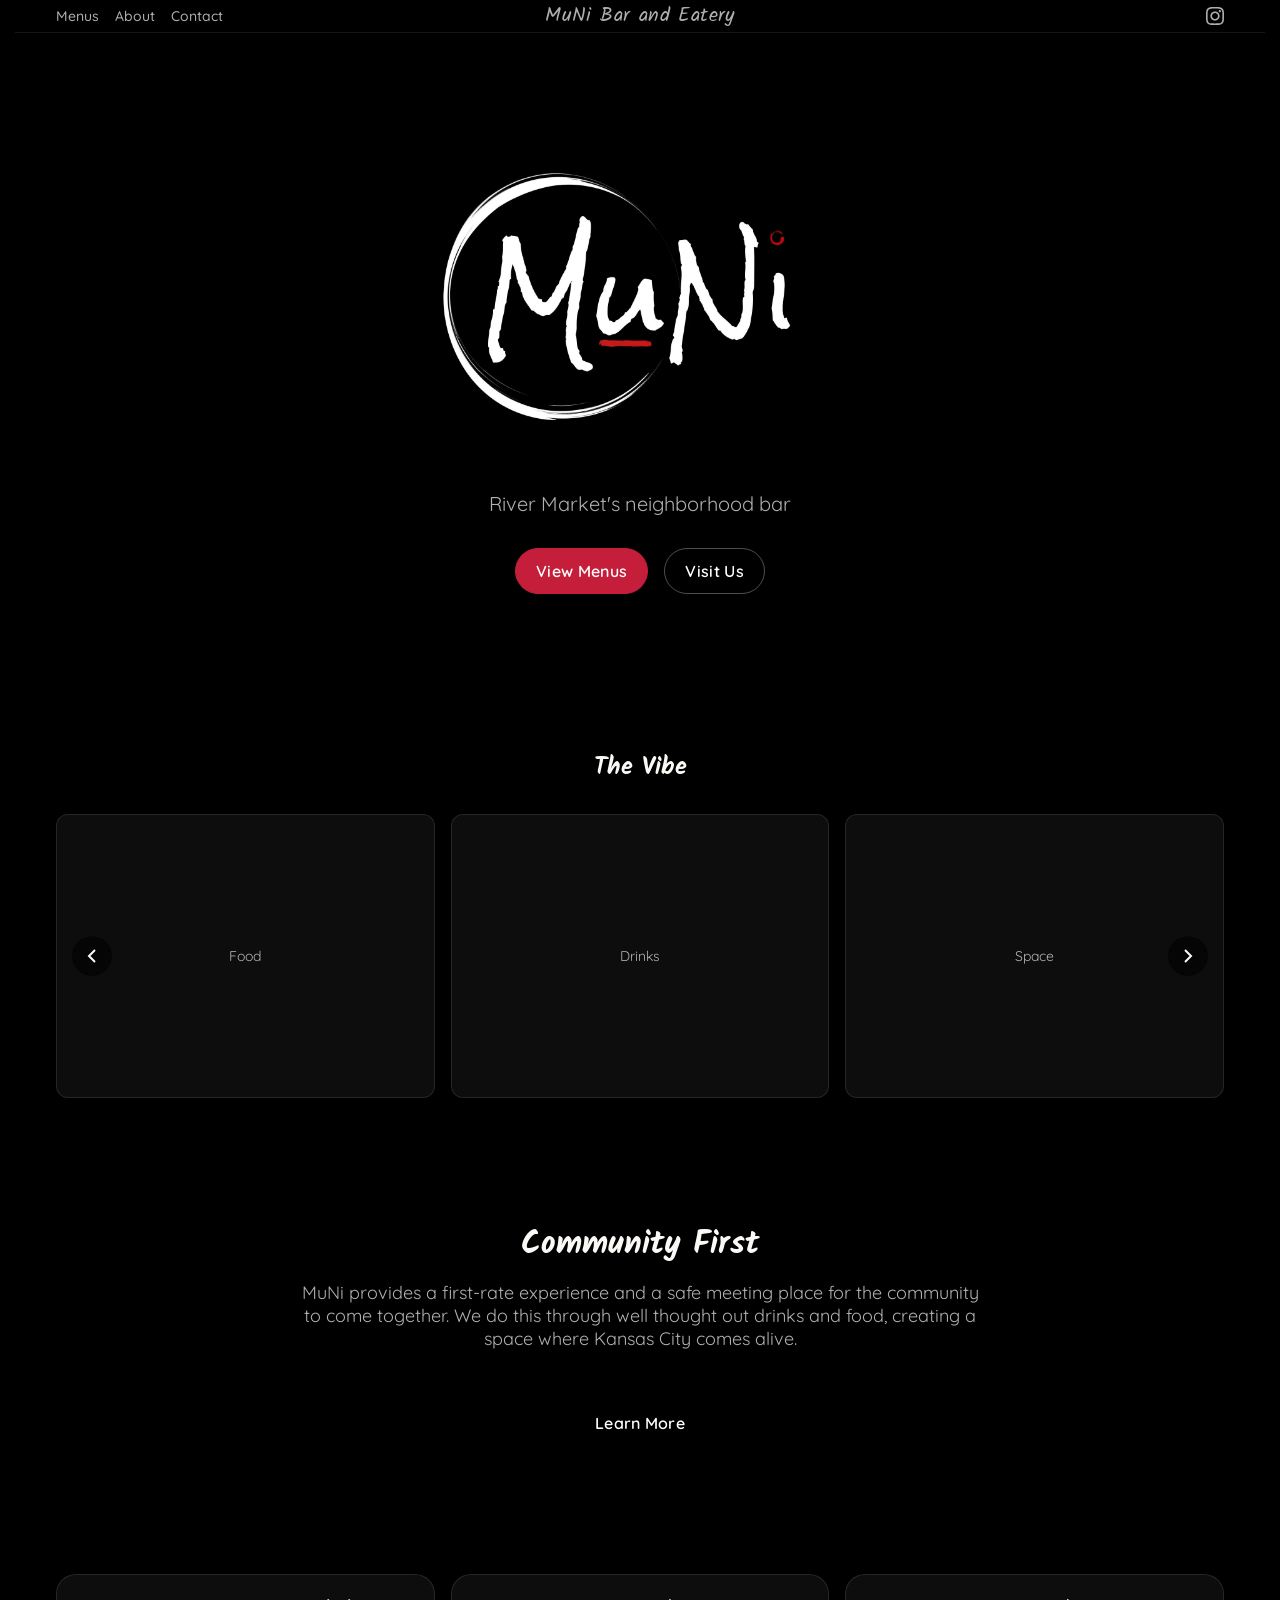
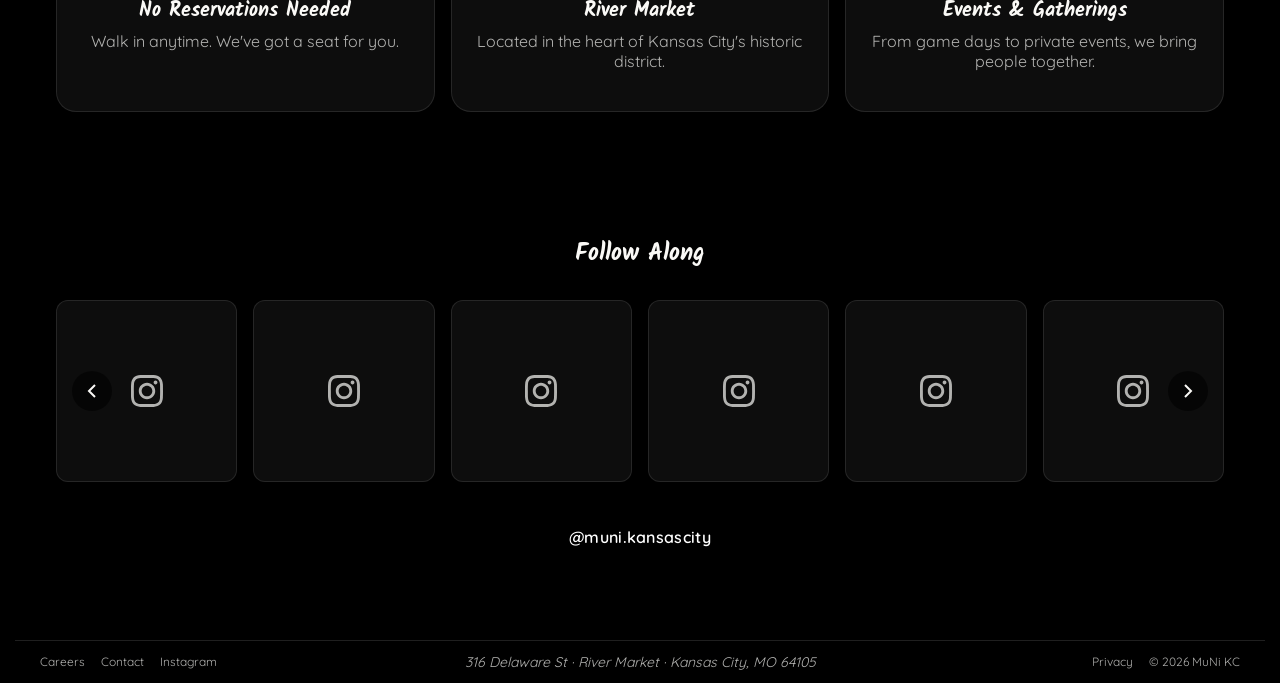
==== index.html @ b44b51f7 "Fix iOS Safari safe areas - add apple-mobile-web-app meta tags - Set background on html element to #" ====
<!--
================================================================================
  MuNi KC - Home Page (index.html)
================================================================================

  @description  Landing page for MuNi KC, a neighborhood bar and restaurant
                located in River Market, Kansas City. This page serves as the
                primary entry point for visitors, showcasing the brand identity,
                mission preview, key features, and social presence.

  @url          https://munikc.com/

  @sections     1. Hero Section - Brand intro with primary CTAs
                2. About Preview - Mission statement teaser
                3. Quick Info Grid - Three-card feature highlights
                4. Social Preview - Instagram feed integration placeholder

  @dependencies
    - /style.css           Main stylesheet with design tokens and utilities
    - /js/page-transition.js   Page transition animations
    - /js/utils.js         Shared utility functions
    - /js/header.js        Dynamic header/navigation injection
    - /js/footer.js        Dynamic footer injection

  @fonts        Nunito Sans (Google Fonts, weights 200-1000)

  @accessibility
    - Skip link to main content
    - Semantic HTML5 structure
    - ARIA roles on header, main, footer
    - External links have rel="noopener"

  @author       mediaBrilliance digitalxtudio
  @project      MuNi KC Website
  @version      1.0.0
================================================================================
-->
<!doctype html>
<html lang="en">
  <head>
    <meta charset="utf-8" />
    <meta name="viewport" content="width=device-width, initial-scale=1" />

    <title>MuNi KC | River Market Bar & Restaurant</title>
    <meta name="description" content="A first-rate experience and safe meeting place for the community. Well thought out drinks, food, and Kansas City camaraderie." />
    <link rel="canonical" href="https://munikc.com/" />

    <meta property="og:title" content="MuNi KC" />
    <meta property="og:description" content="River Market's neighborhood bar. Great drinks, great food, great community." />
    <meta property="og:type" content="website" />
    <meta property="og:url" content="https://munikc.com/" />
    <meta property="og:image" content="./og.png" />

    <meta name="twitter:card" content="summary_large_image" />
    <meta name="twitter:title" content="MuNi KC" />
    <meta name="twitter:description" content="River Market's neighborhood bar. Great drinks, great food, great community." />
    <meta name="twitter:image" content="./og.png" />

    <link rel="icon" type="image/png" sizes="32x32" href="./favicon-32x32.png" />
    <link rel="icon" type="image/png" sizes="16x16" href="./favicon-16x16.png" />
    <link rel="apple-touch-icon" sizes="180x180" href="./apple-touch-icon.png" />
    <link rel="manifest" href="./site.webmanifest" />
    <meta name="theme-color" content="#000000" />
    <meta name="apple-mobile-web-app-capable" content="yes" />
    <meta name="apple-mobile-web-app-status-bar-style" content="black" />

    <link rel="preconnect" href="https://fonts.googleapis.com" />
    <link rel="preconnect" href="https://fonts.gstatic.com" crossorigin />
    <link href="https://fonts.googleapis.com/css2?family=Quicksand:wght@300..700&family=Kalam:wght@400;700&display=swap" rel="stylesheet" />

    <link rel="stylesheet" href="./style.css" />
    <script>document.documentElement.classList.add('is-entering');</script>

    <script type="application/ld+json">
    {
      "@context": "https://schema.org",
      "@type": "BarOrPub",
      "name": "MuNi KC",
      "description": "Mexican-Thai fusion bar and restaurant in River Market. A first-rate experience and safe meeting place for the community.",
      "url": "https://munikc.com",
      "telephone": "",
      "email": "Munihospitality@gmail.com",
      "address": {
        "@type": "PostalAddress",
        "streetAddress": "316 Delaware St",
        "addressLocality": "Kansas City",
        "addressRegion": "MO",
        "postalCode": "64105",
        "addressCountry": "US"
      },
      "geo": {
        "@type": "GeoCoordinates",
        "latitude": 39.1114,
        "longitude": -94.5863
      },
      "image": "https://munikc.com/og.png",
      "servesCuisine": ["Mexican", "Thai", "American", "Fusion"],
      "priceRange": "$$",
      "openingHoursSpecification": [
        { "@type": "OpeningHoursSpecification", "dayOfWeek": "Tuesday", "opens": "16:00", "closes": "01:30" },
        { "@type": "OpeningHoursSpecification", "dayOfWeek": "Wednesday", "opens": "16:00", "closes": "01:30" },
        { "@type": "OpeningHoursSpecification", "dayOfWeek": "Thursday", "opens": "16:00", "closes": "01:30" },
        { "@type": "OpeningHoursSpecification", "dayOfWeek": "Friday", "opens": "16:00", "closes": "01:30" },
        { "@type": "OpeningHoursSpecification", "dayOfWeek": "Saturday", "opens": "10:00", "closes": "01:30" },
        { "@type": "OpeningHoursSpecification", "dayOfWeek": "Sunday", "opens": "10:00", "closes": "01:30" }
      ],
      "sameAs": [
        "https://instagram.com/muni.kansascity",
        "https://www.yelp.com/biz/muni-kansas-city"
      ],
      "hasMenu": "https://munikc.com/menus"
    }
    </script>
  </head>

  <body>
    <div id="page-transition" aria-hidden="true"></div>
    <a class="skip-link" href="#main_container">skip to main content</a>

    <header id="site-header" class="site-header" role="banner"></header>

    <div class="mobile-menu" aria-label="mobile navigation"></div>

    <main id="main_container" role="main">

      <!-- ================================================================
           HERO SECTION
           Primary above-the-fold content featuring:
           - Brand name (h1) as the main page heading
           - Tagline establishing location identity
           - Two primary CTAs: View Menus (primary) and Visit Us (secondary)
           Uses section-lg for extra vertical padding emphasis
           ================================================================ -->
      <section class="hero section-lg">
        <div class="container text-center">
          <h1 class="hero-logo">
            <img src="./images/munikc.webp" alt="MuNi KC" class="hero-logo-img">
          </h1>
          <p class="text-xl text-muted mb-lg">River Market's neighborhood bar</p>
          <div class="flex flex-center gap-md flex-wrap">
            <a href="./menus.html" class="button button-primary">View Menus</a>
            <a href="./contact.html" class="button button-secondary">Visit Us</a>
          </div>
        </div>
      </section>

      <!-- ================================================================
           GALLERY CAROUSEL SECTION
           Photo/video carousel showcasing the space, food, drinks, and vibe.
           Placeholder images until actual content is provided.
           ================================================================ -->
      <section class="section gallery-section">
        <div class="container">
          <h2 class="text-2xl text-center mb-lg">The Vibe</h2>
          <div class="gallery-carousel">
            <div class="carousel-track">
              <div class="carousel-slide">
                <div class="carousel-placeholder">
                  <span>Food</span>
                </div>
              </div>
              <div class="carousel-slide">
                <div class="carousel-placeholder">
                  <span>Drinks</span>
                </div>
              </div>
              <div class="carousel-slide">
                <div class="carousel-placeholder">
                  <span>Space</span>
                </div>
              </div>
              <div class="carousel-slide">
                <div class="carousel-placeholder">
                  <span>Atmosphere</span>
                </div>
              </div>
              <div class="carousel-slide">
                <div class="carousel-placeholder">
                  <span>Community</span>
                </div>
              </div>
            </div>
            <button class="carousel-btn carousel-btn-prev" aria-label="Previous slide">
              <svg width="24" height="24" viewBox="0 0 24 24" fill="none" stroke="currentColor" stroke-width="2">
                <path d="M15 18l-6-6 6-6"/>
              </svg>
            </button>
            <button class="carousel-btn carousel-btn-next" aria-label="Next slide">
              <svg width="24" height="24" viewBox="0 0 24 24" fill="none" stroke="currentColor" stroke-width="2">
                <path d="M9 18l6-6-6-6"/>
              </svg>
            </button>
          </div>
        </div>
      </section>

      <!-- ================================================================
           ABOUT PREVIEW SECTION
           Brief mission statement teaser to establish brand values.
           Links to full About page for users wanting more context.
           Uses container-sm for comfortable reading width.
           ================================================================ -->
      <section class="section">
        <div class="container container-sm text-center">
          <h2 class="text-3xl mb-md">Community First</h2>
          <p class="text-lg text-muted">
            MuNi provides a first-rate experience and a safe meeting place for the community to come together.
            We do this through well thought out drinks and food, creating a space where Kansas City comes alive.
          </p>
          <a href="./about.html" class="button button-ghost mt-lg">Learn More</a>
        </div>
      </section>

      <!-- ================================================================
           QUICK INFO GRID
           Three-card grid highlighting key selling points:
           1. No Reservations - Emphasizes casual, welcoming atmosphere
           2. River Market - Establishes prime location in KC
           3. Events & Gatherings - Highlights community/event capabilities
           Uses grid-auto-fit for responsive column behavior
           ================================================================ -->
      <section class="section">
        <div class="container">
          <div class="grid grid-3 grid-auto-fit">
            <!-- Card: Walk-in Policy -->
            <div class="card text-center">
              <h3 class="text-xl mb-sm">No Reservations Needed</h3>
              <p class="text-muted">Walk in anytime. We've got a seat for you.</p>
            </div>
            <!-- Card: Location Highlight -->
            <div class="card text-center">
              <h3 class="text-xl mb-sm">River Market</h3>
              <p class="text-muted">Located in the heart of Kansas City's historic district.</p>
            </div>
            <!-- Card: Events Feature -->
            <div class="card text-center">
              <h3 class="text-xl mb-sm">Events & Gatherings</h3>
              <p class="text-muted">From game days to private events, we bring people together.</p>
            </div>
          </div>
        </div>
      </section>

      <!-- ================================================================
           SOCIAL / INSTAGRAM PREVIEW SECTION
           Placeholder for Instagram feed integration.
           TODO: Integrate Instagram API or embed widget
           Provides direct link to Instagram profile as fallback
           id="social" allows direct linking from other pages
           ================================================================ -->
      <section class="section" id="social">
        <div class="container">
          <h2 class="text-2xl text-center mb-lg">Follow Along</h2>
          <div class="instagram-carousel">
            <div class="carousel-track" data-carousel="instagram">
              <a href="https://instagram.com/muni.kansascity" target="_blank" rel="noopener" class="carousel-slide instagram-slide">
                <div class="instagram-placeholder">
                  <svg width="32" height="32" viewBox="0 0 24 24" fill="currentColor">
                    <path d="M12 2.163c3.204 0 3.584.012 4.85.07 3.252.148 4.771 1.691 4.919 4.919.058 1.265.069 1.645.069 4.849 0 3.205-.012 3.584-.069 4.849-.149 3.225-1.664 4.771-4.919 4.919-1.266.058-1.644.07-4.85.07-3.204 0-3.584-.012-4.849-.07-3.26-.149-4.771-1.699-4.919-4.92-.058-1.265-.07-1.644-.07-4.849 0-3.204.013-3.583.07-4.849.149-3.227 1.664-4.771 4.919-4.919 1.266-.057 1.645-.069 4.849-.069zm0-2.163c-3.259 0-3.667.014-4.947.072-4.358.2-6.78 2.618-6.98 6.98-.059 1.281-.073 1.689-.073 4.948 0 3.259.014 3.668.072 4.948.2 4.358 2.618 6.78 6.98 6.98 1.281.058 1.689.072 4.948.072 3.259 0 3.668-.014 4.948-.072 4.354-.2 6.782-2.618 6.979-6.98.059-1.28.073-1.689.073-4.948 0-3.259-.014-3.667-.072-4.947-.196-4.354-2.617-6.78-6.979-6.98-1.281-.059-1.69-.073-4.949-.073zm0 5.838c-3.403 0-6.162 2.759-6.162 6.162s2.759 6.163 6.162 6.163 6.162-2.759 6.162-6.163c0-3.403-2.759-6.162-6.162-6.162zm0 10.162c-2.209 0-4-1.79-4-4 0-2.209 1.791-4 4-4s4 1.791 4 4c0 2.21-1.791 4-4 4zm6.406-11.845c-.796 0-1.441.645-1.441 1.44s.645 1.44 1.441 1.44c.795 0 1.439-.645 1.439-1.44s-.644-1.44-1.439-1.44z"/>
                  </svg>
                </div>
              </a>
              <a href="https://instagram.com/muni.kansascity" target="_blank" rel="noopener" class="carousel-slide instagram-slide">
                <div class="instagram-placeholder">
                  <svg width="32" height="32" viewBox="0 0 24 24" fill="currentColor">
                    <path d="M12 2.163c3.204 0 3.584.012 4.85.07 3.252.148 4.771 1.691 4.919 4.919.058 1.265.069 1.645.069 4.849 0 3.205-.012 3.584-.069 4.849-.149 3.225-1.664 4.771-4.919 4.919-1.266.058-1.644.07-4.85.07-3.204 0-3.584-.012-4.849-.07-3.26-.149-4.771-1.699-4.919-4.92-.058-1.265-.07-1.644-.07-4.849 0-3.204.013-3.583.07-4.849.149-3.227 1.664-4.771 4.919-4.919 1.266-.057 1.645-.069 4.849-.069zm0-2.163c-3.259 0-3.667.014-4.947.072-4.358.2-6.78 2.618-6.98 6.98-.059 1.281-.073 1.689-.073 4.948 0 3.259.014 3.668.072 4.948.2 4.358 2.618 6.78 6.98 6.98 1.281.058 1.689.072 4.948.072 3.259 0 3.668-.014 4.948-.072 4.354-.2 6.782-2.618 6.979-6.98.059-1.28.073-1.689.073-4.948 0-3.259-.014-3.667-.072-4.947-.196-4.354-2.617-6.78-6.979-6.98-1.281-.059-1.69-.073-4.949-.073zm0 5.838c-3.403 0-6.162 2.759-6.162 6.162s2.759 6.163 6.162 6.163 6.162-2.759 6.162-6.163c0-3.403-2.759-6.162-6.162-6.162zm0 10.162c-2.209 0-4-1.79-4-4 0-2.209 1.791-4 4-4s4 1.791 4 4c0 2.21-1.791 4-4 4zm6.406-11.845c-.796 0-1.441.645-1.441 1.44s.645 1.44 1.441 1.44c.795 0 1.439-.645 1.439-1.44s-.644-1.44-1.439-1.44z"/>
                  </svg>
                </div>
              </a>
              <a href="https://instagram.com/muni.kansascity" target="_blank" rel="noopener" class="carousel-slide instagram-slide">
                <div class="instagram-placeholder">
                  <svg width="32" height="32" viewBox="0 0 24 24" fill="currentColor">
                    <path d="M12 2.163c3.204 0 3.584.012 4.85.07 3.252.148 4.771 1.691 4.919 4.919.058 1.265.069 1.645.069 4.849 0 3.205-.012 3.584-.069 4.849-.149 3.225-1.664 4.771-4.919 4.919-1.266.058-1.644.07-4.85.07-3.204 0-3.584-.012-4.849-.07-3.26-.149-4.771-1.699-4.919-4.92-.058-1.265-.07-1.644-.07-4.849 0-3.204.013-3.583.07-4.849.149-3.227 1.664-4.771 4.919-4.919 1.266-.057 1.645-.069 4.849-.069zm0-2.163c-3.259 0-3.667.014-4.947.072-4.358.2-6.78 2.618-6.98 6.98-.059 1.281-.073 1.689-.073 4.948 0 3.259.014 3.668.072 4.948.2 4.358 2.618 6.78 6.98 6.98 1.281.058 1.689.072 4.948.072 3.259 0 3.668-.014 4.948-.072 4.354-.2 6.782-2.618 6.979-6.98.059-1.28.073-1.689.073-4.948 0-3.259-.014-3.667-.072-4.947-.196-4.354-2.617-6.78-6.979-6.98-1.281-.059-1.69-.073-4.949-.073zm0 5.838c-3.403 0-6.162 2.759-6.162 6.162s2.759 6.163 6.162 6.163 6.162-2.759 6.162-6.163c0-3.403-2.759-6.162-6.162-6.162zm0 10.162c-2.209 0-4-1.79-4-4 0-2.209 1.791-4 4-4s4 1.791 4 4c0 2.21-1.791 4-4 4zm6.406-11.845c-.796 0-1.441.645-1.441 1.44s.645 1.44 1.441 1.44c.795 0 1.439-.645 1.439-1.44s-.644-1.44-1.439-1.44z"/>
                  </svg>
                </div>
              </a>
              <a href="https://instagram.com/muni.kansascity" target="_blank" rel="noopener" class="carousel-slide instagram-slide">
                <div class="instagram-placeholder">
                  <svg width="32" height="32" viewBox="0 0 24 24" fill="currentColor">
                    <path d="M12 2.163c3.204 0 3.584.012 4.85.07 3.252.148 4.771 1.691 4.919 4.919.058 1.265.069 1.645.069 4.849 0 3.205-.012 3.584-.069 4.849-.149 3.225-1.664 4.771-4.919 4.919-1.266.058-1.644.07-4.85.07-3.204 0-3.584-.012-4.849-.07-3.26-.149-4.771-1.699-4.919-4.92-.058-1.265-.07-1.644-.07-4.849 0-3.204.013-3.583.07-4.849.149-3.227 1.664-4.771 4.919-4.919 1.266-.057 1.645-.069 4.849-.069zm0-2.163c-3.259 0-3.667.014-4.947.072-4.358.2-6.78 2.618-6.98 6.98-.059 1.281-.073 1.689-.073 4.948 0 3.259.014 3.668.072 4.948.2 4.358 2.618 6.78 6.98 6.98 1.281.058 1.689.072 4.948.072 3.259 0 3.668-.014 4.948-.072 4.354-.2 6.782-2.618 6.979-6.98.059-1.28.073-1.689.073-4.948 0-3.259-.014-3.667-.072-4.947-.196-4.354-2.617-6.78-6.979-6.98-1.281-.059-1.69-.073-4.949-.073zm0 5.838c-3.403 0-6.162 2.759-6.162 6.162s2.759 6.163 6.162 6.163 6.162-2.759 6.162-6.163c0-3.403-2.759-6.162-6.162-6.162zm0 10.162c-2.209 0-4-1.79-4-4 0-2.209 1.791-4 4-4s4 1.791 4 4c0 2.21-1.791 4-4 4zm6.406-11.845c-.796 0-1.441.645-1.441 1.44s.645 1.44 1.441 1.44c.795 0 1.439-.645 1.439-1.44s-.644-1.44-1.439-1.44z"/>
                  </svg>
                </div>
              </a>
              <a href="https://instagram.com/muni.kansascity" target="_blank" rel="noopener" class="carousel-slide instagram-slide">
                <div class="instagram-placeholder">
                  <svg width="32" height="32" viewBox="0 0 24 24" fill="currentColor">
                    <path d="M12 2.163c3.204 0 3.584.012 4.85.07 3.252.148 4.771 1.691 4.919 4.919.058 1.265.069 1.645.069 4.849 0 3.205-.012 3.584-.069 4.849-.149 3.225-1.664 4.771-4.919 4.919-1.266.058-1.644.07-4.85.07-3.204 0-3.584-.012-4.849-.07-3.26-.149-4.771-1.699-4.919-4.92-.058-1.265-.07-1.644-.07-4.849 0-3.204.013-3.583.07-4.849.149-3.227 1.664-4.771 4.919-4.919 1.266-.057 1.645-.069 4.849-.069zm0-2.163c-3.259 0-3.667.014-4.947.072-4.358.2-6.78 2.618-6.98 6.98-.059 1.281-.073 1.689-.073 4.948 0 3.259.014 3.668.072 4.948.2 4.358 2.618 6.78 6.98 6.98 1.281.058 1.689.072 4.948.072 3.259 0 3.668-.014 4.948-.072 4.354-.2 6.782-2.618 6.979-6.98.059-1.28.073-1.689.073-4.948 0-3.259-.014-3.667-.072-4.947-.196-4.354-2.617-6.78-6.979-6.98-1.281-.059-1.69-.073-4.949-.073zm0 5.838c-3.403 0-6.162 2.759-6.162 6.162s2.759 6.163 6.162 6.163 6.162-2.759 6.162-6.163c0-3.403-2.759-6.162-6.162-6.162zm0 10.162c-2.209 0-4-1.79-4-4 0-2.209 1.791-4 4-4s4 1.791 4 4c0 2.21-1.791 4-4 4zm6.406-11.845c-.796 0-1.441.645-1.441 1.44s.645 1.44 1.441 1.44c.795 0 1.439-.645 1.439-1.44s-.644-1.44-1.439-1.44z"/>
                  </svg>
                </div>
              </a>
              <a href="https://instagram.com/muni.kansascity" target="_blank" rel="noopener" class="carousel-slide instagram-slide">
                <div class="instagram-placeholder">
                  <svg width="32" height="32" viewBox="0 0 24 24" fill="currentColor">
                    <path d="M12 2.163c3.204 0 3.584.012 4.85.07 3.252.148 4.771 1.691 4.919 4.919.058 1.265.069 1.645.069 4.849 0 3.205-.012 3.584-.069 4.849-.149 3.225-1.664 4.771-4.919 4.919-1.266.058-1.644.07-4.85.07-3.204 0-3.584-.012-4.849-.07-3.26-.149-4.771-1.699-4.919-4.92-.058-1.265-.07-1.644-.07-4.849 0-3.204.013-3.583.07-4.849.149-3.227 1.664-4.771 4.919-4.919 1.266-.057 1.645-.069 4.849-.069zm0-2.163c-3.259 0-3.667.014-4.947.072-4.358.2-6.78 2.618-6.98 6.98-.059 1.281-.073 1.689-.073 4.948 0 3.259.014 3.668.072 4.948.2 4.358 2.618 6.78 6.98 6.98 1.281.058 1.689.072 4.948.072 3.259 0 3.668-.014 4.948-.072 4.354-.2 6.782-2.618 6.979-6.98.059-1.28.073-1.689.073-4.948 0-3.259-.014-3.667-.072-4.947-.196-4.354-2.617-6.78-6.979-6.98-1.281-.059-1.69-.073-4.949-.073zm0 5.838c-3.403 0-6.162 2.759-6.162 6.162s2.759 6.163 6.162 6.163 6.162-2.759 6.162-6.163c0-3.403-2.759-6.162-6.162-6.162zm0 10.162c-2.209 0-4-1.79-4-4 0-2.209 1.791-4 4-4s4 1.791 4 4c0 2.21-1.791 4-4 4zm6.406-11.845c-.796 0-1.441.645-1.441 1.44s.645 1.44 1.441 1.44c.795 0 1.439-.645 1.439-1.44s-.644-1.44-1.439-1.44z"/>
                  </svg>
                </div>
              </a>
            </div>
            <button class="carousel-btn carousel-btn-prev" data-carousel="instagram" aria-label="Previous slide">
              <svg width="24" height="24" viewBox="0 0 24 24" fill="none" stroke="currentColor" stroke-width="2">
                <path d="M15 18l-6-6 6-6"/>
              </svg>
            </button>
            <button class="carousel-btn carousel-btn-next" data-carousel="instagram" aria-label="Next slide">
              <svg width="24" height="24" viewBox="0 0 24 24" fill="none" stroke="currentColor" stroke-width="2">
                <path d="M9 18l6-6-6-6"/>
              </svg>
            </button>
          </div>
          <p class="text-center mt-lg">
            <a href="https://instagram.com/muni.kansascity" target="_blank" rel="noopener" class="button button-ghost">@muni.kansascity</a>
          </p>
        </div>
      </section>

    </main>

    <footer id="site-footer" class="footer" role="contentinfo"></footer>

    <script src="./js/page-transition.js" defer></script>
    <script src="./js/utils.js" defer></script>
    <script src="./js/header.js" defer></script>
    <script src="./js/footer.js" defer></script>
  </body>
</html>
---- style.css ----
/**
 * ==========================================================================
 * MuNi KC - Main Stylesheet
 * ==========================================================================
 * @file        style.css
 * @description Complete design system for MuNi KC website
 * @author      mediaBrilliance digitalxtudio
 * @project     MuNi KC Website
 * @version     1.1.0
 * @updated     2026-03-21
 *
 * @contents
 *   1)  Design Tokens - CSS custom properties (colors, spacing, etc.)
 *   2)  Reset & Guards - Box-sizing, body defaults
 *   3)  Base Typography - Font families, headings, links
 *   4)  Layout Primitives - Container, grid, flex utilities
 *   5)  Site Header - Navigation, logo, mobile toggle
 *   6)  Images - Responsive images, aspect ratios
 *   7)  Buttons - Primary, secondary, ghost variants
 *   8)  Forms - Inputs, labels, validation states
 *   9)  Footer - Three-column layout
 *   10) Cards - Content cards with hover states
 *   11) Utilities - Spacing, text alignment, display helpers
 *   12) Gallery Carousel - Image carousel component
 *   13) Instagram Carousel - Social feed carousel
 *   14) Menu Cards - Food/drink menu item cards
 *   15-20) Reserved for future components
 *   21) Responsive Breakpoints - Mobile-first media queries
 *   22) Print Styles - Print-friendly overrides
 *
 * @fonts
 *   - Kalam (headers) - Brush script matching logo
 *   - Quicksand (body) - Geometric, rounded sans-serif
 *
 * @colors (from logo)
 *   - Background: #000000 (pure black)
 *   - Text: #FAF9F6 (warm off-white)
 *   - Accent Primary: #C41E3A (crimson red)
 *   - Accent Secondary: #8B1A2D (darker red)
 *   - Accent Highlight: #E63950 (brighter red)
 * ==========================================================================
 */


/* ==========================================================================
   1) DESIGN TOKENS
   CSS custom properties - single source of truth for all values
   ========================================================================== */
:root{
  /* colors - from logo */
  --bg:    #000000;
  --text:  #FAF9F6;
  --muted: rgba(250,249,246,.7);

  /* accents - from logo red */
  --accent-primary:   #C41E3A;
  --accent-secondary: #8B1A2D;
  --accent-highlight: #E63950;
  --accent-link:      #C41E3A;

  /* layout */
  --container: 1200px;
  --header-h:  48px;

  /* shape */
  --radius-sm: 12px;
  --radius-lg: 20px;

  /* shadow */
  --shadow-soft: 0 8px 20px rgba(0,0,0,.35);

  /* motion */
  --t-fast: .12s;
  --t-base: .3s;
  --t-slow: .6s;
  --ease: cubic-bezier(.25,.8,.25,1);
}


/* =========================================================
   2) reset + global guards
   ========================================================= */
*,*::before,*::after{
  box-sizing: border-box;
}

html,body{
  height: 100%;
}

html{
  overflow-x: hidden;
  scrollbar-gutter: stable both-edges;
  background: #000000;
}

body{
  margin: 0;
  min-height: 100vh;
  min-height: 100dvh;

  display: flex;
  flex-direction: column;

  background: var(--bg);
  color: var(--text);

  font-family: 'Quicksand', system-ui, -apple-system, sans-serif;
}


/* =========================================================
   3) accessibility utilities
   ========================================================= */
.sr-only{
  position: absolute;
  width: 1px;
  height: 1px;
  margin: -1px;
  padding: 0;
  overflow: hidden;
  clip: rect(0,0,0,0);
  white-space: nowrap;
  border: 0;
}

.skip-link{
  position: absolute;
  top: -40px;
  left: 0;
  z-index: 10000;

  padding: .5rem 1rem;
  background: var(--accent-primary);
  color: #fff;

  transition: top var(--t-base) ease;
}

.skip-link:focus{
  top: 0;
}


/* =========================================================
   4) PAGE TRANSITIONS
   Smooth fade with warm crimson glow between pages.

   Mechanism:
   - Entry: .is-entering on <html> (set by inline script in <head>)
            Content starts hidden, fades in when class removed
   - Exit:  .is-leaving on <html> (set by page-transition.js)
            Content fades out, overlay appears, then navigate

   Easing: cubic-bezier(0.4, 0, 0.2, 1) for smooth acceleration
   ========================================================= */

/* Warm overlay - hidden by default, fades in on exit */
#page-transition{
  position: fixed;
  inset: 0;
  z-index: 9999;
  pointer-events: none;
  background: radial-gradient(ellipse at center, rgba(139,26,45,0.15) 0%, var(--bg) 70%);
  opacity: 0;
  transition: opacity 0.6s cubic-bezier(0.4, 0, 0.2, 1);
}

#page-transition.active{
  opacity: 1;
}

/* Main content - smooth transform for enter/exit */
main{
  flex: 1 0 auto;
  opacity: 1;
  transform: scale(1);
  transition: opacity 0.5s ease-in-out, transform 0.6s cubic-bezier(0.4, 0, 0.2, 1);
}

/* Entry: start slightly zoomed, fade in while scaling down */
html.is-entering main{
  opacity: 0;
  transform: scale(1.02);
}

/* Exit: fade out while scaling down slightly (receding) */
html.is-leaving main{
  opacity: 0;
  transform: scale(0.98);
}

/* Lock scroll during transitions */
html.is-entering,
html.is-leaving{
  overflow: hidden;
}

/* Respect user motion preferences */
@media (prefers-reduced-motion: reduce){
  #page-transition,
  main{
    transition: none;
  }
}


/* =========================================================
   5) typography
   ========================================================= */
h1,h2,h3,h4,h5,h6{
  margin: 0 0 .5em;
  font-family: 'Kalam', cursive;
  font-weight: 700;
  line-height: 1.2;
}

p{
  margin: 0 0 1em;
}

small{
  color: var(--muted);
  font-size: .875rem;
}

a{
  font-family: 'Quicksand', system-ui, sans-serif;
  color: var(--accent-link);
  text-decoration: none;
  transition: color var(--t-fast) ease, text-shadow var(--t-fast) ease, filter var(--t-fast) ease;
}

a:hover{
  color: var(--accent-highlight);
  text-shadow: 0 0 8px rgba(196,30,58,0.9), 0 0 16px rgba(196,30,58,0.7), 0 0 32px rgba(196,30,58,0.5);
  filter: drop-shadow(0 0 6px rgba(196,30,58,0.8));
}


/* =========================================================
   6) layout primitives
   ========================================================= */
.container{
  max-width: var(--container);
  margin: 0 auto;
  padding: 0 1rem;
}

.site-header{
  position: sticky;
  top: 0;
  z-index: 1000;

  height: var(--header-h);
  width: 100%;

  backdrop-filter: blur(6px) saturate(140%);
  -webkit-backdrop-filter: blur(6px) saturate(140%);
  border-bottom: 1px solid rgba(255,255,255,.08);
}

.header-grid{
  max-width: var(--container);
  margin: 0 auto;
  padding: 0 1rem;
  height: 100%;
}

.nav{
  display: grid;
  grid-template-columns: 1fr auto 1fr;
  align-items: center;
  width: 100%;
  height: 100%;
}

.nav-left-section{
  display: flex;
  align-items: center;
  gap: 1rem;
  justify-self: start;
}

.nav .pages,
.nav .socials{
  display: flex;
  align-items: center;
  gap: 1rem;
}

.nav .header-title{
  justify-self: center;
}

.nav .header-title a{
  font-family: 'Kalam', cursive;
  font-weight: 400;
  font-size: 1.25rem;
  letter-spacing: .02em;
  color: var(--muted);
  transition: color var(--t-fast) ease, text-shadow var(--t-fast) ease, filter var(--t-fast) ease;
}

.nav .header-title a:hover{
  color: var(--text);
  text-shadow: 0 0 8px rgba(196,30,58,0.9), 0 0 16px rgba(196,30,58,0.7), 0 0 32px rgba(196,30,58,0.5);
  filter: drop-shadow(0 0 6px rgba(196,30,58,0.8));
}

.nav .socials{
  justify-self: end;
}

.nav .socials .nav-link{
  display: flex;
  align-items: center;
}

.nav .socials .nav-link svg{
  transition: filter var(--t-fast) ease;
}

.nav .socials .nav-link:hover svg{
  filter: drop-shadow(0 0 6px rgba(196,30,58,0.9)) drop-shadow(0 0 12px rgba(196,30,58,0.6));
}

.nav-link{
  font-size: .875rem;
  font-weight: 500;
  color: var(--muted);
  transition: color var(--t-fast) ease, text-shadow var(--t-fast) ease, filter var(--t-fast) ease;
}

.nav-link:hover{
  color: var(--text);
  text-shadow: 0 0 8px rgba(196,30,58,0.9), 0 0 16px rgba(196,30,58,0.7), 0 0 32px rgba(196,30,58,0.5);
  filter: drop-shadow(0 0 6px rgba(196,30,58,0.8));
}

.nav-link.is-active{
  color: var(--accent-highlight);
}

/* mobile nav toggle */
.nav-toggle{
  display: none;
  appearance: none;
  background: transparent;
  border: none;
  padding: .5rem;
  cursor: pointer;
}

.nav-toggle span{
  display: block;
  width: 20px;
  height: 2px;
  background: var(--text);
  margin: 4px 0;
  transition:
    transform var(--t-fast) ease,
    opacity var(--t-fast) ease;
}

/* mobile menu panel */
.mobile-menu{
  display: none;
  position: fixed;
  top: var(--header-h);
  left: 0;
  right: 0;
  bottom: 0;
  z-index: 999;

  background: var(--bg);
  padding: 2rem 1rem;

  opacity: 0;
  transform: translateY(-10px);
  pointer-events: none;
  transition:
    opacity var(--t-base) ease,
    transform var(--t-base) ease;
}

.mobile-menu.is-active{
  opacity: 1;
  transform: translateY(0);
  pointer-events: auto;
}

.mobile-menu .nav-link{
  display: block;
  padding: .75rem 0;
  font-size: 1.125rem;
  border-bottom: 1px solid rgba(255,255,255,.1);
}

.nav-left,
.nav-center,
.nav-right{
  display: flex;
  align-items: center;
  gap: 1rem;
}

.nav-center{
  justify-self: center;
}

.nav-left{
  width: 100%;
  justify-content: flex-start;
}

.nav-right{
  width: 100%;
  justify-content: flex-end;
}


/* =========================================================
   7) images
   ========================================================= */
img{
  display: block;
  max-width: 100%;
  height: auto;
}


/* =========================================================
   8) buttons
   ========================================================= */
.button{
  appearance: none;
  cursor: pointer;

  display: inline-flex;
  align-items: center;
  justify-content: center;

  padding: .75rem 1.25rem;
  border-radius: 999px;

  font: inherit;
  font-weight: 600;
  letter-spacing: .02em;

  color: #fff;
  background: #111;
  border: 1px solid rgba(255,255,255,.3);

  box-shadow: var(--shadow-soft);

  transition:
    transform var(--t-fast) ease,
    box-shadow var(--t-fast) ease,
    border-color var(--t-base) ease;
}

.button:hover{
  transform: translateY(-1px);
  border-color: rgba(255,255,255,.6);
}

.button:active{
  transform: translateY(1px);
}

.button:focus-visible{
  outline: none;
  box-shadow:
    0 0 0 3px rgba(255,45,241,.5),
    var(--shadow-soft);
}

.button:disabled{
  opacity: .6;
  cursor: not-allowed;
  transform: none;
}


/* =========================================================
   9) footer
   ========================================================= */
.footer{
  margin-top: auto;
  padding: .75rem 1rem;

  font-size: .75rem;
  color: var(--muted);

  border-top: 1px solid rgba(255,255,255,.12);
}

.footer-content{
  max-width: var(--container);
  margin: 0 auto;
  display: grid;
  grid-template-columns: 1fr auto 1fr;
  align-items: center;
  gap: 1rem;
}

.footer-content p{
  margin: 0;
}

.footer-left{
  display: flex;
  gap: 1rem;
  justify-content: flex-start;
}

.footer-left a{
  color: var(--muted);
  transition: color var(--t-fast) ease, text-shadow var(--t-fast) ease, filter var(--t-fast) ease;
}

.footer-left a:hover{
  color: var(--text);
  text-shadow: 0 0 8px rgba(196,30,58,0.9), 0 0 16px rgba(196,30,58,0.7), 0 0 32px rgba(196,30,58,0.5);
  filter: drop-shadow(0 0 6px rgba(196,30,58,0.8));
}

.footer-center{
  text-align: center;
  font-size: .875rem;
}

.footer-center a{
  color: var(--muted);
  transition: color var(--t-fast) ease, text-shadow var(--t-fast) ease, filter var(--t-fast) ease;
}

.footer-center a:hover{
  color: var(--text);
  text-shadow: 0 0 8px rgba(196,30,58,0.9), 0 0 16px rgba(196,30,58,0.7), 0 0 32px rgba(196,30,58,0.5);
  filter: drop-shadow(0 0 6px rgba(196,30,58,0.8));
}

.footer-right{
  display: flex;
  gap: 1rem;
  justify-content: flex-end;
  align-items: center;
}

.footer-right a{
  color: var(--muted);
  transition: color var(--t-fast) ease, text-shadow var(--t-fast) ease, filter var(--t-fast) ease;
}

.footer-right a:hover{
  color: var(--text);
  text-shadow: 0 0 8px rgba(196,30,58,0.9), 0 0 16px rgba(196,30,58,0.7), 0 0 32px rgba(196,30,58,0.5);
  filter: drop-shadow(0 0 6px rgba(196,30,58,0.8));
}

.footer-copy{
  font-size: .75rem;
  color: var(--muted);
}

@media (max-width: 576px){
  .footer-content{
    grid-template-columns: 1fr;
    text-align: center;
    gap: .5rem;
  }
  .footer-left,
  .footer-right{
    justify-content: center;
  }
}


/* =========================================================
   10) grid system
   ========================================================= */
.grid{
  display: grid;
  gap: 1rem;
}

.grid-2{ grid-template-columns: repeat(2, 1fr); }
.grid-3{ grid-template-columns: repeat(3, 1fr); }
.grid-4{ grid-template-columns: repeat(4, 1fr); }

.grid-auto-fit{
  grid-template-columns: repeat(auto-fit, minmax(280px, 1fr));
}

.grid-auto-fill{
  grid-template-columns: repeat(auto-fill, minmax(280px, 1fr));
}

/* flex utilities */
.flex{ display: flex; }
.flex-col{ flex-direction: column; }
.flex-wrap{ flex-wrap: wrap; }
.flex-center{
  display: flex;
  align-items: center;
  justify-content: center;
}

.items-start{ align-items: flex-start; }
.items-center{ align-items: center; }
.items-end{ align-items: flex-end; }

.justify-start{ justify-content: flex-start; }
.justify-center{ justify-content: center; }
.justify-end{ justify-content: flex-end; }
.justify-between{ justify-content: space-between; }

.gap-0{ gap: 0; }
.gap-xs{ gap: .25rem; }
.gap-sm{ gap: .5rem; }
.gap-md{ gap: 1rem; }
.gap-lg{ gap: 2rem; }
.gap-xl{ gap: 4rem; }


/* =========================================================
   11) section + container variants
   ========================================================= */
.section{
  padding: 4rem 0;
}

.section-sm{
  padding: 2rem 0;
}

.section-lg{
  padding: 6rem 0;
}

.hero-logo{
  margin: 0 auto 1.5rem;
  max-width: 600px;
  width: 100%;
}

.hero-logo-img{
  width: 100%;
  height: auto;
  display: block;
}

.container-sm{
  max-width: 720px;
  margin: 0 auto;
  padding: 0 1rem;
}

/* =========================================================
   12) card component
   ========================================================= */
.card{
  background: rgba(255,255,255,.05);
  border: 1px solid rgba(255,255,255,.1);
  border-radius: var(--radius-lg);
  padding: 1.5rem;
  transition:
    border-color var(--t-base) ease,
    transform var(--t-fast) ease;
}

.card:hover{
  border-color: rgba(255,255,255,.2);
}


/* =========================================================
   13) form elements
   ========================================================= */
.form-group{
  margin-bottom: 1.25rem;
}

.form-label{
  display: block;
  margin-bottom: .5rem;
  font-weight: 600;
  font-size: .875rem;
  color: var(--text);
}

.form-input,
.form-textarea,
.form-select{
  width: 100%;
  padding: .75rem 1rem;

  font: inherit;
  font-size: 1rem;
  color: var(--text);

  background: rgba(255,255,255,.05);
  border: 1px solid rgba(255,255,255,.2);
  border-radius: var(--radius-sm);

  transition:
    border-color var(--t-base) ease,
    box-shadow var(--t-base) ease;
}

.form-input::placeholder,
.form-textarea::placeholder{
  color: var(--muted);
}

.form-input:focus,
.form-textarea:focus,
.form-select:focus{
  outline: none;
  border-color: var(--accent-primary);
  box-shadow: 0 0 0 3px rgba(0,141,218,.25);
}

.form-textarea{
  min-height: 120px;
  resize: vertical;
}

.form-select{
  appearance: none;
  cursor: pointer;
  background-image: url("data:image/svg+xml,%3Csvg xmlns='http://www.w3.org/2000/svg' width='12' height='12' fill='%23ffffff' viewBox='0 0 16 16'%3E%3Cpath d='M8 11L3 6h10l-5 5z'/%3E%3C/svg%3E");
  background-repeat: no-repeat;
  background-position: right 1rem center;
  padding-right: 2.5rem;
}

/* =========================================================
   14) button variants
   ========================================================= */
.button-primary{
  background: var(--accent-primary);
  border-color: var(--accent-primary);
}

.button-primary:hover{
  background: var(--accent-secondary);
  border-color: var(--accent-secondary);
}

.button-secondary{
  background: transparent;
  border-color: rgba(255,255,255,.3);
}

.button-secondary:hover{
  background: rgba(255,255,255,.1);
  border-color: rgba(255,255,255,.5);
}

.button-ghost{
  background: transparent;
  border-color: transparent;
  box-shadow: none;
}

.button-ghost:hover{
  background: rgba(255,255,255,.1);
  border-color: transparent;
}

.button-block{
  display: flex;
  width: 100%;
}


/* =========================================================
   15) divider
   ========================================================= */
.divider{
  height: 1px;
  background: rgba(255,255,255,.12);
  margin: 2rem 0;
  border: none;
}


/* =========================================================
   16) spacing utilities
   ========================================================= */
/* margin */
.m-0{ margin: 0; }
.m-auto{ margin: auto; }
.mx-auto{ margin-left: auto; margin-right: auto; }
.my-auto{ margin-top: auto; margin-bottom: auto; }

.mt-0{ margin-top: 0; }
.mt-xs{ margin-top: .25rem; }
.mt-sm{ margin-top: .5rem; }
.mt-md{ margin-top: 1rem; }
.mt-lg{ margin-top: 2rem; }
.mt-xl{ margin-top: 4rem; }

.mb-0{ margin-bottom: 0; }
.mb-xs{ margin-bottom: .25rem; }
.mb-sm{ margin-bottom: .5rem; }
.mb-md{ margin-bottom: 1rem; }
.mb-lg{ margin-bottom: 2rem; }
.mb-xl{ margin-bottom: 4rem; }

.ml-auto{ margin-left: auto; }
.mr-auto{ margin-right: auto; }

/* padding */
.p-0{ padding: 0; }
.p-xs{ padding: .25rem; }
.p-sm{ padding: .5rem; }
.p-md{ padding: 1rem; }
.p-lg{ padding: 2rem; }
.p-xl{ padding: 4rem; }

.py-xs{ padding-top: .25rem; padding-bottom: .25rem; }
.py-sm{ padding-top: .5rem; padding-bottom: .5rem; }
.py-md{ padding-top: 1rem; padding-bottom: 1rem; }
.py-lg{ padding-top: 2rem; padding-bottom: 2rem; }
.py-xl{ padding-top: 4rem; padding-bottom: 4rem; }

.px-xs{ padding-left: .25rem; padding-right: .25rem; }
.px-sm{ padding-left: .5rem; padding-right: .5rem; }
.px-md{ padding-left: 1rem; padding-right: 1rem; }
.px-lg{ padding-left: 2rem; padding-right: 2rem; }
.px-xl{ padding-left: 4rem; padding-right: 4rem; }


/* =========================================================
   18) text utilities
   ========================================================= */
.text-left{ text-align: left; }
.text-center{ text-align: center; }
.text-right{ text-align: right; }

.text-xs{ font-size: .75rem; }
.text-sm{ font-size: .875rem; }
.text-base{ font-size: 1rem; }
.text-lg{ font-size: 1.125rem; }
.text-xl{ font-size: 1.25rem; }
.text-2xl{ font-size: 1.5rem; }
.text-3xl{ font-size: 2rem; }
.text-4xl{ font-size: 2.5rem; }
.text-5xl{ font-size: 3rem; }

.font-light{ font-weight: 300; }
.font-normal{ font-weight: 400; }
.font-medium{ font-weight: 500; }
.font-semibold{ font-weight: 600; }
.font-bold{ font-weight: 700; }

.text-muted{ color: var(--muted); }
.text-primary{ color: var(--accent-primary); }
.text-secondary{ color: var(--accent-secondary); }
.text-highlight{ color: var(--accent-highlight); }

.leading-none{ line-height: 1; }
.leading-tight{ line-height: 1.25; }
.leading-normal{ line-height: 1.5; }
.leading-relaxed{ line-height: 1.75; }

.truncate{
  overflow: hidden;
  text-overflow: ellipsis;
  white-space: nowrap;
}

.uppercase{ text-transform: uppercase; }
.lowercase{ text-transform: lowercase; }
.capitalize{ text-transform: capitalize; }


/* =========================================================
   19) display utilities
   ========================================================= */
.hidden{ display: none; }
.block{ display: block; }
.inline{ display: inline; }
.inline-block{ display: inline-block; }

.relative{ position: relative; }
.absolute{ position: absolute; }
.fixed{ position: fixed; }
.sticky{ position: sticky; }

.inset-0{
  top: 0; right: 0; bottom: 0; left: 0;
}

.w-full{ width: 100%; }
.h-full{ height: 100%; }
.min-h-screen{ min-height: 100vh; }

.overflow-hidden{ overflow: hidden; }
.overflow-auto{ overflow: auto; }

.rounded{ border-radius: var(--radius-sm); }
.rounded-lg{ border-radius: var(--radius-lg); }
.rounded-full{ border-radius: 9999px; }
.rounded-none{ border-radius: 0; }

.shadow{ box-shadow: var(--shadow-soft); }
.shadow-none{ box-shadow: none; }

.opacity-0{ opacity: 0; }
.opacity-50{ opacity: .5; }
.opacity-75{ opacity: .75; }
.opacity-100{ opacity: 1; }

.pointer-events-none{ pointer-events: none; }
.pointer-events-auto{ pointer-events: auto; }

.cursor-pointer{ cursor: pointer; }
.cursor-not-allowed{ cursor: not-allowed; }


/* =========================================================
   20) list reset + styles
   ========================================================= */
.list-none{
  list-style: none;
  padding: 0;
  margin: 0;
}

.list-disc{
  list-style: disc;
  padding-left: 1.5rem;
}

.list-decimal{
  list-style: decimal;
  padding-left: 1.5rem;
}


/* =========================================================
   21) responsive breakpoints
   ========================================================= */
@media (max-width: 1200px){
  .container{
    max-width: 960px;
  }
}

@media (max-width: 992px){
  .grid-4{
    grid-template-columns: repeat(2, 1fr);
  }

  .hide-lg{ display: none; }
}

@media (max-width: 768px){
  .container{
    max-width: 100%;
  }

  .grid-2,
  .grid-3,
  .grid-4{
    grid-template-columns: 1fr;
  }

  .section{
    padding: 3rem 0;
  }

  .section-lg{
    padding: 4rem 0;
  }

  /* mobile nav */
  .nav .pages{
    display: none;
  }

  .nav-toggle{
    display: block;
  }

  .mobile-menu{
    display: block;
  }

  .hide-md{ display: none; }
  .show-md{ display: block; }

  .text-center-md{ text-align: center; }
  .flex-col-md{ flex-direction: column; }
}

@media (max-width: 576px){
  .hide-sm{ display: none; }
  .show-sm{ display: block; }

  .p-lg{ padding: 1.5rem; }
  .p-xl{ padding: 2rem; }

  .text-4xl{ font-size: 2rem; }
  .text-5xl{ font-size: 2.5rem; }
}


/* =========================================================
   24) gallery carousel
   ========================================================= */
.gallery-section{
  overflow: hidden;
}

.gallery-carousel{
  position: relative;
  overflow: hidden;
}

.carousel-track{
  display: flex;
  gap: 1rem;
  transition: transform var(--t-base) var(--ease);
}

.carousel-slide{
  flex: 0 0 calc(33.333% - 0.667rem);
  min-width: calc(33.333% - 0.667rem);
}

@media (max-width: 768px){
  .carousel-slide{
    flex: 0 0 calc(50% - 0.5rem);
    min-width: calc(50% - 0.5rem);
  }
}

@media (max-width: 480px){
  .carousel-slide{
    flex: 0 0 100%;
    min-width: 100%;
  }
}

.carousel-placeholder{
  aspect-ratio: 4/3;
  background: rgba(255,255,255,.05);
  border: 1px solid rgba(255,255,255,.1);
  border-radius: var(--radius-sm);
  display: flex;
  align-items: center;
  justify-content: center;
  color: var(--muted);
  font-size: .875rem;
}

.carousel-slide img{
  width: 100%;
  height: 100%;
  object-fit: cover;
  border-radius: var(--radius-sm);
}

.carousel-btn{
  position: absolute;
  top: 50%;
  transform: translateY(-50%);
  width: 40px;
  height: 40px;
  border: none;
  border-radius: 50%;
  background: rgba(0,0,0,.6);
  color: var(--text);
  cursor: pointer;
  display: flex;
  align-items: center;
  justify-content: center;
  transition: background var(--t-fast) ease;
  z-index: 10;
}

.carousel-btn:hover{
  background: rgba(0,0,0,.8);
}

.carousel-btn-prev{
  left: 1rem;
}

.carousel-btn-next{
  right: 1rem;
}

/* instagram carousel */
.instagram-carousel{
  position: relative;
  overflow: hidden;
}

.instagram-carousel .carousel-track{
  display: flex;
  gap: 1rem;
  transition: transform var(--t-base) var(--ease);
}

.instagram-slide{
  flex: 0 0 calc(16.666% - 0.833rem);
  min-width: calc(16.666% - 0.833rem);
}

@media (max-width: 1024px){
  .instagram-slide{
    flex: 0 0 calc(25% - 0.75rem);
    min-width: calc(25% - 0.75rem);
  }
}

@media (max-width: 768px){
  .instagram-slide{
    flex: 0 0 calc(33.333% - 0.667rem);
    min-width: calc(33.333% - 0.667rem);
  }
}

@media (max-width: 480px){
  .instagram-slide{
    flex: 0 0 calc(50% - 0.5rem);
    min-width: calc(50% - 0.5rem);
  }
}

.instagram-placeholder{
  aspect-ratio: 1/1;
  background: rgba(255,255,255,.05);
  border: 1px solid rgba(255,255,255,.1);
  border-radius: var(--radius-sm);
  display: flex;
  align-items: center;
  justify-content: center;
  color: var(--muted);
  transition: border-color var(--t-fast) ease, background var(--t-fast) ease;
}

.instagram-slide:hover .instagram-placeholder{
  border-color: var(--accent-primary);
  background: rgba(196,30,58,.1);
}

.instagram-slide img{
  width: 100%;
  height: 100%;
  object-fit: cover;
  border-radius: var(--radius-sm);
}


/* =========================================================
   26) menu cards
   ========================================================= */
.menu-grid{
  display: grid;
  grid-template-columns: repeat(auto-fill, minmax(280px, 1fr));
  gap: 1.5rem;
}

.menu-card{
  background: rgba(255,255,255,.03);
  border: 1px solid rgba(255,255,255,.08);
  border-radius: var(--radius-sm);
  overflow: hidden;
  transition: border-color var(--t-fast) ease, transform var(--t-fast) ease;
}

.menu-card:hover{
  border-color: var(--accent-primary);
  transform: translateY(-2px);
}

.menu-card-image{
  aspect-ratio: 16/10;
  background: rgba(255,255,255,.05);
  display: flex;
  align-items: center;
  justify-content: center;
  color: var(--muted);
  font-size: .875rem;
  border-bottom: 1px solid rgba(255,255,255,.05);
}

.menu-card-image img{
  width: 100%;
  height: 100%;
  object-fit: cover;
}

.menu-card-content{
  padding: 1rem;
}

.menu-card-title{
  font-family: 'Kalam', cursive;
  font-size: 1.125rem;
  font-weight: 700;
  margin: 0 0 .25rem;
  line-height: 1.3;
}

.menu-card-desc{
  font-size: .875rem;
  color: var(--muted);
  margin: 0 0 .75rem;
  line-height: 1.4;
}

.menu-card-price{
  font-family: 'Kalam', cursive;
  font-size: 1rem;
  font-weight: 700;
  color: var(--accent-primary);
}

.menu-card .tag{
  display: inline-block;
  font-size: .625rem;
  font-weight: 600;
  text-transform: uppercase;
  letter-spacing: .05em;
  padding: .125rem .375rem;
  background: rgba(255,255,255,.1);
  border-radius: 4px;
  margin-left: .25rem;
  vertical-align: middle;
}

@media (max-width: 480px){
  .menu-grid{
    grid-template-columns: 1fr;
  }
}


/* =========================================================
   27) back to top button
   ========================================================= */
.back-to-top{
  appearance: none;
  cursor: pointer;
  font: inherit;

  position: fixed;
  bottom: 2rem;
  right: 2rem;
  width: 44px;
  height: 44px;

  display: flex;
  align-items: center;
  justify-content: center;

  background: rgba(0,0,0,.7);
  border: 1px solid rgba(255,255,255,.15);
  border-radius: 50%;
  color: var(--muted);

  opacity: 0;
  visibility: hidden;
  transform: translateY(1rem);

  transition:
    opacity var(--t-base) ease,
    visibility var(--t-base) ease,
    transform var(--t-base) ease,
    color var(--t-fast) ease,
    border-color var(--t-fast) ease,
    filter var(--t-fast) ease;

  z-index: 100;
}

.back-to-top.is-visible{
  opacity: 1;
  visibility: visible;
  transform: translateY(0);
}

.back-to-top:hover{
  color: var(--accent-highlight);
  border-color: rgba(196,30,58,.5);
  text-shadow: 0 0 8px rgba(196,30,58,0.9), 0 0 16px rgba(196,30,58,0.7);
  filter: drop-shadow(0 0 6px rgba(196,30,58,0.8));
}

.back-to-top svg{
  transition: filter var(--t-fast) ease;
}

.back-to-top:hover svg{
  filter: drop-shadow(0 0 4px rgba(196,30,58,0.9));
}

@media (max-width: 576px){
  .back-to-top{
    bottom: 1rem;
    right: 1rem;
    width: 40px;
    height: 40px;
  }
}


/* =========================================================
   25) print styles
   ========================================================= */
@media print{
  *{
    background: transparent !important;
    color: #000 !important;
    box-shadow: none !important;
  }

  .site-header,
  .footer,
  #page-transition,
  .skip-link,
  .button{
    display: none !important;
  }

  a{
    text-decoration: underline;
  }

  .container{
    max-width: 100%;
  }
}


/* =========================================================
   end of base.css
   ========================================================= */
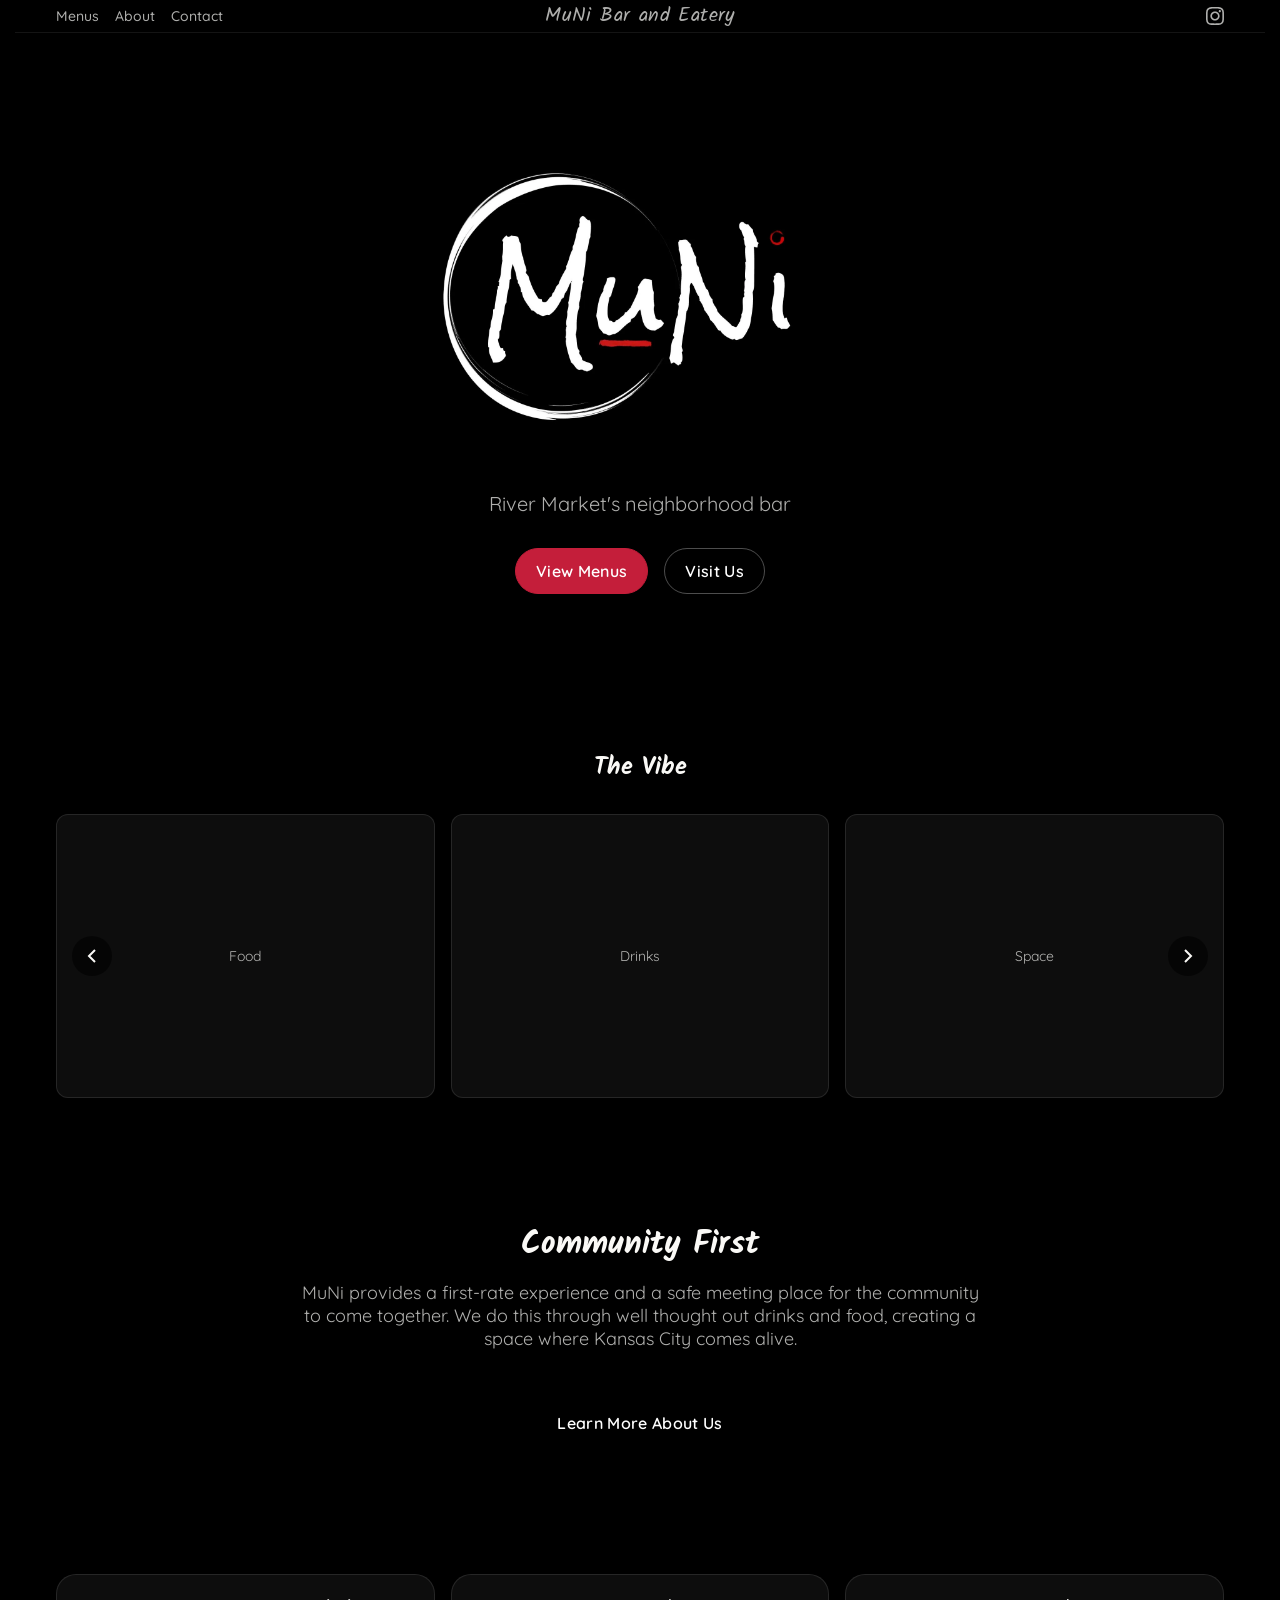
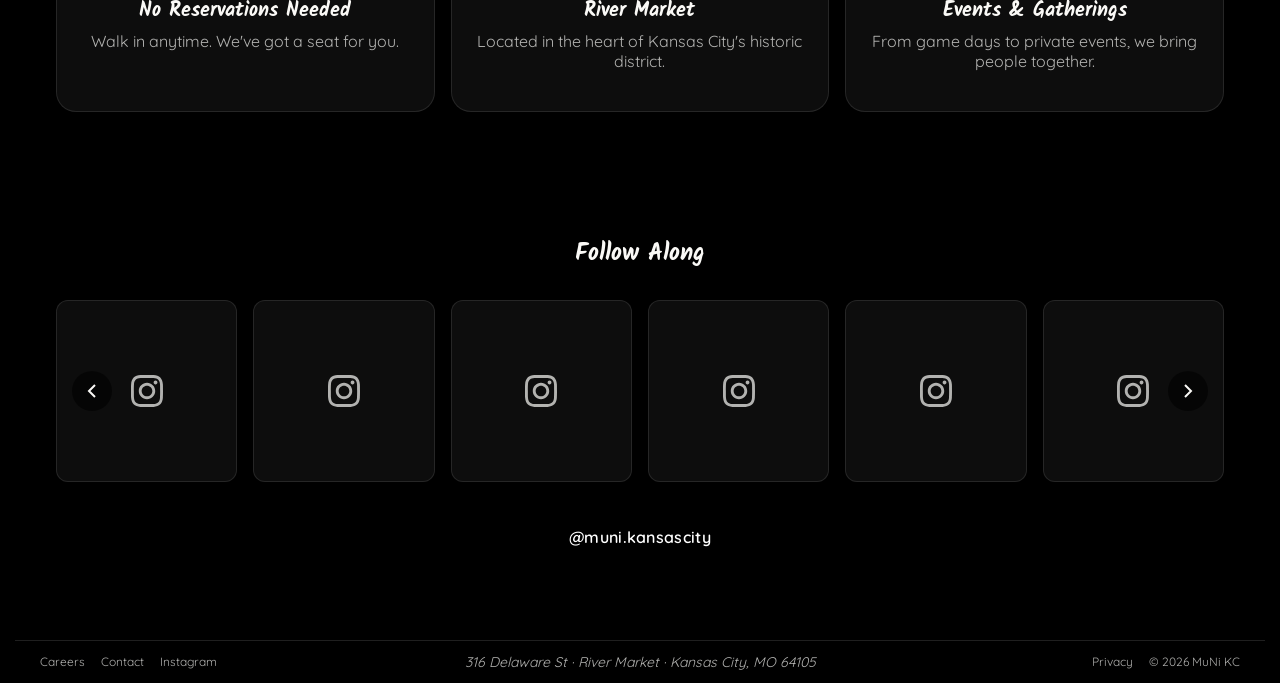
==== commit 28641905: "Lighthouse audit fixes - 100% accessibility, best practices, SEO - Add minified CSS/JS for performan" ====
--- a/index.html
+++ b/index.html
@@ -1,44 +1,11 @@
-<!--
-================================================================================
-  MuNi KC - Home Page (index.html)
-================================================================================
-
-  @description  Landing page for MuNi KC, a neighborhood bar and restaurant
-                located in River Market, Kansas City. This page serves as the
-                primary entry point for visitors, showcasing the brand identity,
-                mission preview, key features, and social presence.
-
-  @url          https://munikc.com/
-
-  @sections     1. Hero Section - Brand intro with primary CTAs
-                2. About Preview - Mission statement teaser
-                3. Quick Info Grid - Three-card feature highlights
-                4. Social Preview - Instagram feed integration placeholder
-
-  @dependencies
-    - /style.css           Main stylesheet with design tokens and utilities
-    - /js/page-transition.js   Page transition animations
-    - /js/utils.js         Shared utility functions
-    - /js/header.js        Dynamic header/navigation injection
-    - /js/footer.js        Dynamic footer injection
-
-  @fonts        Nunito Sans (Google Fonts, weights 200-1000)
-
-  @accessibility
-    - Skip link to main content
-    - Semantic HTML5 structure
-    - ARIA roles on header, main, footer
-    - External links have rel="noopener"
-
-  @author       mediaBrilliance digitalxtudio
-  @project      MuNi KC Website
-  @version      1.0.0
-================================================================================
--->
 <!doctype html>
 <html lang="en">
   <head>
     <meta charset="utf-8" />
+    <!--
+    MuNi KC - Home Page | mediaBrilliance digitalxtudio
+    Landing page for River Market bar and restaurant.
+    -->
     <meta name="viewport" content="width=device-width, initial-scale=1" />
 
     <title>MuNi KC | River Market Bar & Restaurant</title>
@@ -68,7 +35,7 @@
     <link rel="preconnect" href="https://fonts.gstatic.com" crossorigin />
     <link href="https://fonts.googleapis.com/css2?family=Quicksand:wght@300..700&family=Kalam:wght@400;700&display=swap" rel="stylesheet" />
 
-    <link rel="stylesheet" href="./style.css" />
+    <link rel="stylesheet" href="./style.min.css" />
     <script>document.documentElement.classList.add('is-entering');</script>
 
     <script type="application/ld+json">
@@ -134,7 +101,7 @@
       <section class="hero section-lg">
         <div class="container text-center">
           <h1 class="hero-logo">
-            <img src="./images/munikc.webp" alt="MuNi KC" class="hero-logo-img">
+            <img src="./images/munikc.webp" alt="MuNi KC" class="hero-logo-img" width="1920" height="1080">
           </h1>
           <p class="text-xl text-muted mb-lg">River Market's neighborhood bar</p>
           <div class="flex flex-center gap-md flex-wrap">
@@ -207,7 +174,7 @@
             MuNi provides a first-rate experience and a safe meeting place for the community to come together.
             We do this through well thought out drinks and food, creating a space where Kansas City comes alive.
           </p>
-          <a href="./about.html" class="button button-ghost mt-lg">Learn More</a>
+          <a href="./about.html" class="button button-ghost mt-lg">Learn More About Us</a>
         </div>
       </section>
 
@@ -253,42 +220,42 @@
           <h2 class="text-2xl text-center mb-lg">Follow Along</h2>
           <div class="instagram-carousel">
             <div class="carousel-track" data-carousel="instagram">
-              <a href="https://instagram.com/muni.kansascity" target="_blank" rel="noopener" class="carousel-slide instagram-slide">
-                <div class="instagram-placeholder">
-                  <svg width="32" height="32" viewBox="0 0 24 24" fill="currentColor">
-                    <path d="M12 2.163c3.204 0 3.584.012 4.85.07 3.252.148 4.771 1.691 4.919 4.919.058 1.265.069 1.645.069 4.849 0 3.205-.012 3.584-.069 4.849-.149 3.225-1.664 4.771-4.919 4.919-1.266.058-1.644.07-4.85.07-3.204 0-3.584-.012-4.849-.07-3.26-.149-4.771-1.699-4.919-4.92-.058-1.265-.07-1.644-.07-4.849 0-3.204.013-3.583.07-4.849.149-3.227 1.664-4.771 4.919-4.919 1.266-.057 1.645-.069 4.849-.069zm0-2.163c-3.259 0-3.667.014-4.947.072-4.358.2-6.78 2.618-6.98 6.98-.059 1.281-.073 1.689-.073 4.948 0 3.259.014 3.668.072 4.948.2 4.358 2.618 6.78 6.98 6.98 1.281.058 1.689.072 4.948.072 3.259 0 3.668-.014 4.948-.072 4.354-.2 6.782-2.618 6.979-6.98.059-1.28.073-1.689.073-4.948 0-3.259-.014-3.667-.072-4.947-.196-4.354-2.617-6.78-6.979-6.98-1.281-.059-1.69-.073-4.949-.073zm0 5.838c-3.403 0-6.162 2.759-6.162 6.162s2.759 6.163 6.162 6.163 6.162-2.759 6.162-6.163c0-3.403-2.759-6.162-6.162-6.162zm0 10.162c-2.209 0-4-1.79-4-4 0-2.209 1.791-4 4-4s4 1.791 4 4c0 2.21-1.791 4-4 4zm6.406-11.845c-.796 0-1.441.645-1.441 1.44s.645 1.44 1.441 1.44c.795 0 1.439-.645 1.439-1.44s-.644-1.44-1.439-1.44z"/>
-                  </svg>
-                </div>
-              </a>
-              <a href="https://instagram.com/muni.kansascity" target="_blank" rel="noopener" class="carousel-slide instagram-slide">
-                <div class="instagram-placeholder">
-                  <svg width="32" height="32" viewBox="0 0 24 24" fill="currentColor">
-                    <path d="M12 2.163c3.204 0 3.584.012 4.85.07 3.252.148 4.771 1.691 4.919 4.919.058 1.265.069 1.645.069 4.849 0 3.205-.012 3.584-.069 4.849-.149 3.225-1.664 4.771-4.919 4.919-1.266.058-1.644.07-4.85.07-3.204 0-3.584-.012-4.849-.07-3.26-.149-4.771-1.699-4.919-4.92-.058-1.265-.07-1.644-.07-4.849 0-3.204.013-3.583.07-4.849.149-3.227 1.664-4.771 4.919-4.919 1.266-.057 1.645-.069 4.849-.069zm0-2.163c-3.259 0-3.667.014-4.947.072-4.358.2-6.78 2.618-6.98 6.98-.059 1.281-.073 1.689-.073 4.948 0 3.259.014 3.668.072 4.948.2 4.358 2.618 6.78 6.98 6.98 1.281.058 1.689.072 4.948.072 3.259 0 3.668-.014 4.948-.072 4.354-.2 6.782-2.618 6.979-6.98.059-1.28.073-1.689.073-4.948 0-3.259-.014-3.667-.072-4.947-.196-4.354-2.617-6.78-6.979-6.98-1.281-.059-1.69-.073-4.949-.073zm0 5.838c-3.403 0-6.162 2.759-6.162 6.162s2.759 6.163 6.162 6.163 6.162-2.759 6.162-6.163c0-3.403-2.759-6.162-6.162-6.162zm0 10.162c-2.209 0-4-1.79-4-4 0-2.209 1.791-4 4-4s4 1.791 4 4c0 2.21-1.791 4-4 4zm6.406-11.845c-.796 0-1.441.645-1.441 1.44s.645 1.44 1.441 1.44c.795 0 1.439-.645 1.439-1.44s-.644-1.44-1.439-1.44z"/>
-                  </svg>
-                </div>
-              </a>
-              <a href="https://instagram.com/muni.kansascity" target="_blank" rel="noopener" class="carousel-slide instagram-slide">
-                <div class="instagram-placeholder">
-                  <svg width="32" height="32" viewBox="0 0 24 24" fill="currentColor">
-                    <path d="M12 2.163c3.204 0 3.584.012 4.85.07 3.252.148 4.771 1.691 4.919 4.919.058 1.265.069 1.645.069 4.849 0 3.205-.012 3.584-.069 4.849-.149 3.225-1.664 4.771-4.919 4.919-1.266.058-1.644.07-4.85.07-3.204 0-3.584-.012-4.849-.07-3.26-.149-4.771-1.699-4.919-4.92-.058-1.265-.07-1.644-.07-4.849 0-3.204.013-3.583.07-4.849.149-3.227 1.664-4.771 4.919-4.919 1.266-.057 1.645-.069 4.849-.069zm0-2.163c-3.259 0-3.667.014-4.947.072-4.358.2-6.78 2.618-6.98 6.98-.059 1.281-.073 1.689-.073 4.948 0 3.259.014 3.668.072 4.948.2 4.358 2.618 6.78 6.98 6.98 1.281.058 1.689.072 4.948.072 3.259 0 3.668-.014 4.948-.072 4.354-.2 6.782-2.618 6.979-6.98.059-1.28.073-1.689.073-4.948 0-3.259-.014-3.667-.072-4.947-.196-4.354-2.617-6.78-6.979-6.98-1.281-.059-1.69-.073-4.949-.073zm0 5.838c-3.403 0-6.162 2.759-6.162 6.162s2.759 6.163 6.162 6.163 6.162-2.759 6.162-6.163c0-3.403-2.759-6.162-6.162-6.162zm0 10.162c-2.209 0-4-1.79-4-4 0-2.209 1.791-4 4-4s4 1.791 4 4c0 2.21-1.791 4-4 4zm6.406-11.845c-.796 0-1.441.645-1.441 1.44s.645 1.44 1.441 1.44c.795 0 1.439-.645 1.439-1.44s-.644-1.44-1.439-1.44z"/>
-                  </svg>
-                </div>
-              </a>
-              <a href="https://instagram.com/muni.kansascity" target="_blank" rel="noopener" class="carousel-slide instagram-slide">
-                <div class="instagram-placeholder">
-                  <svg width="32" height="32" viewBox="0 0 24 24" fill="currentColor">
-                    <path d="M12 2.163c3.204 0 3.584.012 4.85.07 3.252.148 4.771 1.691 4.919 4.919.058 1.265.069 1.645.069 4.849 0 3.205-.012 3.584-.069 4.849-.149 3.225-1.664 4.771-4.919 4.919-1.266.058-1.644.07-4.85.07-3.204 0-3.584-.012-4.849-.07-3.26-.149-4.771-1.699-4.919-4.92-.058-1.265-.07-1.644-.07-4.849 0-3.204.013-3.583.07-4.849.149-3.227 1.664-4.771 4.919-4.919 1.266-.057 1.645-.069 4.849-.069zm0-2.163c-3.259 0-3.667.014-4.947.072-4.358.2-6.78 2.618-6.98 6.98-.059 1.281-.073 1.689-.073 4.948 0 3.259.014 3.668.072 4.948.2 4.358 2.618 6.78 6.98 6.98 1.281.058 1.689.072 4.948.072 3.259 0 3.668-.014 4.948-.072 4.354-.2 6.782-2.618 6.979-6.98.059-1.28.073-1.689.073-4.948 0-3.259-.014-3.667-.072-4.947-.196-4.354-2.617-6.78-6.979-6.98-1.281-.059-1.69-.073-4.949-.073zm0 5.838c-3.403 0-6.162 2.759-6.162 6.162s2.759 6.163 6.162 6.163 6.162-2.759 6.162-6.163c0-3.403-2.759-6.162-6.162-6.162zm0 10.162c-2.209 0-4-1.79-4-4 0-2.209 1.791-4 4-4s4 1.791 4 4c0 2.21-1.791 4-4 4zm6.406-11.845c-.796 0-1.441.645-1.441 1.44s.645 1.44 1.441 1.44c.795 0 1.439-.645 1.439-1.44s-.644-1.44-1.439-1.44z"/>
-                  </svg>
-                </div>
-              </a>
-              <a href="https://instagram.com/muni.kansascity" target="_blank" rel="noopener" class="carousel-slide instagram-slide">
-                <div class="instagram-placeholder">
-                  <svg width="32" height="32" viewBox="0 0 24 24" fill="currentColor">
-                    <path d="M12 2.163c3.204 0 3.584.012 4.85.07 3.252.148 4.771 1.691 4.919 4.919.058 1.265.069 1.645.069 4.849 0 3.205-.012 3.584-.069 4.849-.149 3.225-1.664 4.771-4.919 4.919-1.266.058-1.644.07-4.85.07-3.204 0-3.584-.012-4.849-.07-3.26-.149-4.771-1.699-4.919-4.92-.058-1.265-.07-1.644-.07-4.849 0-3.204.013-3.583.07-4.849.149-3.227 1.664-4.771 4.919-4.919 1.266-.057 1.645-.069 4.849-.069zm0-2.163c-3.259 0-3.667.014-4.947.072-4.358.2-6.78 2.618-6.98 6.98-.059 1.281-.073 1.689-.073 4.948 0 3.259.014 3.668.072 4.948.2 4.358 2.618 6.78 6.98 6.98 1.281.058 1.689.072 4.948.072 3.259 0 3.668-.014 4.948-.072 4.354-.2 6.782-2.618 6.979-6.98.059-1.28.073-1.689.073-4.948 0-3.259-.014-3.667-.072-4.947-.196-4.354-2.617-6.78-6.979-6.98-1.281-.059-1.69-.073-4.949-.073zm0 5.838c-3.403 0-6.162 2.759-6.162 6.162s2.759 6.163 6.162 6.163 6.162-2.759 6.162-6.163c0-3.403-2.759-6.162-6.162-6.162zm0 10.162c-2.209 0-4-1.79-4-4 0-2.209 1.791-4 4-4s4 1.791 4 4c0 2.21-1.791 4-4 4zm6.406-11.845c-.796 0-1.441.645-1.441 1.44s.645 1.44 1.441 1.44c.795 0 1.439-.645 1.439-1.44s-.644-1.44-1.439-1.44z"/>
-                  </svg>
-                </div>
-              </a>
-              <a href="https://instagram.com/muni.kansascity" target="_blank" rel="noopener" class="carousel-slide instagram-slide">
+              <a href="https://instagram.com/muni.kansascity" target="_blank" rel="noopener" class="carousel-slide instagram-slide" aria-label="View MuNi KC on Instagram">
+                <div class="instagram-placeholder">
+                  <svg width="32" height="32" viewBox="0 0 24 24" fill="currentColor">
+                    <path d="M12 2.163c3.204 0 3.584.012 4.85.07 3.252.148 4.771 1.691 4.919 4.919.058 1.265.069 1.645.069 4.849 0 3.205-.012 3.584-.069 4.849-.149 3.225-1.664 4.771-4.919 4.919-1.266.058-1.644.07-4.85.07-3.204 0-3.584-.012-4.849-.07-3.26-.149-4.771-1.699-4.919-4.92-.058-1.265-.07-1.644-.07-4.849 0-3.204.013-3.583.07-4.849.149-3.227 1.664-4.771 4.919-4.919 1.266-.057 1.645-.069 4.849-.069zm0-2.163c-3.259 0-3.667.014-4.947.072-4.358.2-6.78 2.618-6.98 6.98-.059 1.281-.073 1.689-.073 4.948 0 3.259.014 3.668.072 4.948.2 4.358 2.618 6.78 6.98 6.98 1.281.058 1.689.072 4.948.072 3.259 0 3.668-.014 4.948-.072 4.354-.2 6.782-2.618 6.979-6.98.059-1.28.073-1.689.073-4.948 0-3.259-.014-3.667-.072-4.947-.196-4.354-2.617-6.78-6.979-6.98-1.281-.059-1.69-.073-4.949-.073zm0 5.838c-3.403 0-6.162 2.759-6.162 6.162s2.759 6.163 6.162 6.163 6.162-2.759 6.162-6.163c0-3.403-2.759-6.162-6.162-6.162zm0 10.162c-2.209 0-4-1.79-4-4 0-2.209 1.791-4 4-4s4 1.791 4 4c0 2.21-1.791 4-4 4zm6.406-11.845c-.796 0-1.441.645-1.441 1.44s.645 1.44 1.441 1.44c.795 0 1.439-.645 1.439-1.44s-.644-1.44-1.439-1.44z"/>
+                  </svg>
+                </div>
+              </a>
+              <a href="https://instagram.com/muni.kansascity" target="_blank" rel="noopener" class="carousel-slide instagram-slide" aria-label="View MuNi KC on Instagram">
+                <div class="instagram-placeholder">
+                  <svg width="32" height="32" viewBox="0 0 24 24" fill="currentColor">
+                    <path d="M12 2.163c3.204 0 3.584.012 4.85.07 3.252.148 4.771 1.691 4.919 4.919.058 1.265.069 1.645.069 4.849 0 3.205-.012 3.584-.069 4.849-.149 3.225-1.664 4.771-4.919 4.919-1.266.058-1.644.07-4.85.07-3.204 0-3.584-.012-4.849-.07-3.26-.149-4.771-1.699-4.919-4.92-.058-1.265-.07-1.644-.07-4.849 0-3.204.013-3.583.07-4.849.149-3.227 1.664-4.771 4.919-4.919 1.266-.057 1.645-.069 4.849-.069zm0-2.163c-3.259 0-3.667.014-4.947.072-4.358.2-6.78 2.618-6.98 6.98-.059 1.281-.073 1.689-.073 4.948 0 3.259.014 3.668.072 4.948.2 4.358 2.618 6.78 6.98 6.98 1.281.058 1.689.072 4.948.072 3.259 0 3.668-.014 4.948-.072 4.354-.2 6.782-2.618 6.979-6.98.059-1.28.073-1.689.073-4.948 0-3.259-.014-3.667-.072-4.947-.196-4.354-2.617-6.78-6.979-6.98-1.281-.059-1.69-.073-4.949-.073zm0 5.838c-3.403 0-6.162 2.759-6.162 6.162s2.759 6.163 6.162 6.163 6.162-2.759 6.162-6.163c0-3.403-2.759-6.162-6.162-6.162zm0 10.162c-2.209 0-4-1.79-4-4 0-2.209 1.791-4 4-4s4 1.791 4 4c0 2.21-1.791 4-4 4zm6.406-11.845c-.796 0-1.441.645-1.441 1.44s.645 1.44 1.441 1.44c.795 0 1.439-.645 1.439-1.44s-.644-1.44-1.439-1.44z"/>
+                  </svg>
+                </div>
+              </a>
+              <a href="https://instagram.com/muni.kansascity" target="_blank" rel="noopener" class="carousel-slide instagram-slide" aria-label="View MuNi KC on Instagram">
+                <div class="instagram-placeholder">
+                  <svg width="32" height="32" viewBox="0 0 24 24" fill="currentColor">
+                    <path d="M12 2.163c3.204 0 3.584.012 4.85.07 3.252.148 4.771 1.691 4.919 4.919.058 1.265.069 1.645.069 4.849 0 3.205-.012 3.584-.069 4.849-.149 3.225-1.664 4.771-4.919 4.919-1.266.058-1.644.07-4.85.07-3.204 0-3.584-.012-4.849-.07-3.26-.149-4.771-1.699-4.919-4.92-.058-1.265-.07-1.644-.07-4.849 0-3.204.013-3.583.07-4.849.149-3.227 1.664-4.771 4.919-4.919 1.266-.057 1.645-.069 4.849-.069zm0-2.163c-3.259 0-3.667.014-4.947.072-4.358.2-6.78 2.618-6.98 6.98-.059 1.281-.073 1.689-.073 4.948 0 3.259.014 3.668.072 4.948.2 4.358 2.618 6.78 6.98 6.98 1.281.058 1.689.072 4.948.072 3.259 0 3.668-.014 4.948-.072 4.354-.2 6.782-2.618 6.979-6.98.059-1.28.073-1.689.073-4.948 0-3.259-.014-3.667-.072-4.947-.196-4.354-2.617-6.78-6.979-6.98-1.281-.059-1.69-.073-4.949-.073zm0 5.838c-3.403 0-6.162 2.759-6.162 6.162s2.759 6.163 6.162 6.163 6.162-2.759 6.162-6.163c0-3.403-2.759-6.162-6.162-6.162zm0 10.162c-2.209 0-4-1.79-4-4 0-2.209 1.791-4 4-4s4 1.791 4 4c0 2.21-1.791 4-4 4zm6.406-11.845c-.796 0-1.441.645-1.441 1.44s.645 1.44 1.441 1.44c.795 0 1.439-.645 1.439-1.44s-.644-1.44-1.439-1.44z"/>
+                  </svg>
+                </div>
+              </a>
+              <a href="https://instagram.com/muni.kansascity" target="_blank" rel="noopener" class="carousel-slide instagram-slide" aria-label="View MuNi KC on Instagram">
+                <div class="instagram-placeholder">
+                  <svg width="32" height="32" viewBox="0 0 24 24" fill="currentColor">
+                    <path d="M12 2.163c3.204 0 3.584.012 4.85.07 3.252.148 4.771 1.691 4.919 4.919.058 1.265.069 1.645.069 4.849 0 3.205-.012 3.584-.069 4.849-.149 3.225-1.664 4.771-4.919 4.919-1.266.058-1.644.07-4.85.07-3.204 0-3.584-.012-4.849-.07-3.26-.149-4.771-1.699-4.919-4.92-.058-1.265-.07-1.644-.07-4.849 0-3.204.013-3.583.07-4.849.149-3.227 1.664-4.771 4.919-4.919 1.266-.057 1.645-.069 4.849-.069zm0-2.163c-3.259 0-3.667.014-4.947.072-4.358.2-6.78 2.618-6.98 6.98-.059 1.281-.073 1.689-.073 4.948 0 3.259.014 3.668.072 4.948.2 4.358 2.618 6.78 6.98 6.98 1.281.058 1.689.072 4.948.072 3.259 0 3.668-.014 4.948-.072 4.354-.2 6.782-2.618 6.979-6.98.059-1.28.073-1.689.073-4.948 0-3.259-.014-3.667-.072-4.947-.196-4.354-2.617-6.78-6.979-6.98-1.281-.059-1.69-.073-4.949-.073zm0 5.838c-3.403 0-6.162 2.759-6.162 6.162s2.759 6.163 6.162 6.163 6.162-2.759 6.162-6.163c0-3.403-2.759-6.162-6.162-6.162zm0 10.162c-2.209 0-4-1.79-4-4 0-2.209 1.791-4 4-4s4 1.791 4 4c0 2.21-1.791 4-4 4zm6.406-11.845c-.796 0-1.441.645-1.441 1.44s.645 1.44 1.441 1.44c.795 0 1.439-.645 1.439-1.44s-.644-1.44-1.439-1.44z"/>
+                  </svg>
+                </div>
+              </a>
+              <a href="https://instagram.com/muni.kansascity" target="_blank" rel="noopener" class="carousel-slide instagram-slide" aria-label="View MuNi KC on Instagram">
+                <div class="instagram-placeholder">
+                  <svg width="32" height="32" viewBox="0 0 24 24" fill="currentColor">
+                    <path d="M12 2.163c3.204 0 3.584.012 4.85.07 3.252.148 4.771 1.691 4.919 4.919.058 1.265.069 1.645.069 4.849 0 3.205-.012 3.584-.069 4.849-.149 3.225-1.664 4.771-4.919 4.919-1.266.058-1.644.07-4.85.07-3.204 0-3.584-.012-4.849-.07-3.26-.149-4.771-1.699-4.919-4.92-.058-1.265-.07-1.644-.07-4.849 0-3.204.013-3.583.07-4.849.149-3.227 1.664-4.771 4.919-4.919 1.266-.057 1.645-.069 4.849-.069zm0-2.163c-3.259 0-3.667.014-4.947.072-4.358.2-6.78 2.618-6.98 6.98-.059 1.281-.073 1.689-.073 4.948 0 3.259.014 3.668.072 4.948.2 4.358 2.618 6.78 6.98 6.98 1.281.058 1.689.072 4.948.072 3.259 0 3.668-.014 4.948-.072 4.354-.2 6.782-2.618 6.979-6.98.059-1.28.073-1.689.073-4.948 0-3.259-.014-3.667-.072-4.947-.196-4.354-2.617-6.78-6.979-6.98-1.281-.059-1.69-.073-4.949-.073zm0 5.838c-3.403 0-6.162 2.759-6.162 6.162s2.759 6.163 6.162 6.163 6.162-2.759 6.162-6.163c0-3.403-2.759-6.162-6.162-6.162zm0 10.162c-2.209 0-4-1.79-4-4 0-2.209 1.791-4 4-4s4 1.791 4 4c0 2.21-1.791 4-4 4zm6.406-11.845c-.796 0-1.441.645-1.441 1.44s.645 1.44 1.441 1.44c.795 0 1.439-.645 1.439-1.44s-.644-1.44-1.439-1.44z"/>
+                  </svg>
+                </div>
+              </a>
+              <a href="https://instagram.com/muni.kansascity" target="_blank" rel="noopener" class="carousel-slide instagram-slide" aria-label="View MuNi KC on Instagram">
                 <div class="instagram-placeholder">
                   <svg width="32" height="32" viewBox="0 0 24 24" fill="currentColor">
                     <path d="M12 2.163c3.204 0 3.584.012 4.85.07 3.252.148 4.771 1.691 4.919 4.919.058 1.265.069 1.645.069 4.849 0 3.205-.012 3.584-.069 4.849-.149 3.225-1.664 4.771-4.919 4.919-1.266.058-1.644.07-4.85.07-3.204 0-3.584-.012-4.849-.07-3.26-.149-4.771-1.699-4.919-4.92-.058-1.265-.07-1.644-.07-4.849 0-3.204.013-3.583.07-4.849.149-3.227 1.664-4.771 4.919-4.919 1.266-.057 1.645-.069 4.849-.069zm0-2.163c-3.259 0-3.667.014-4.947.072-4.358.2-6.78 2.618-6.98 6.98-.059 1.281-.073 1.689-.073 4.948 0 3.259.014 3.668.072 4.948.2 4.358 2.618 6.78 6.98 6.98 1.281.058 1.689.072 4.948.072 3.259 0 3.668-.014 4.948-.072 4.354-.2 6.782-2.618 6.979-6.98.059-1.28.073-1.689.073-4.948 0-3.259-.014-3.667-.072-4.947-.196-4.354-2.617-6.78-6.979-6.98-1.281-.059-1.69-.073-4.949-.073zm0 5.838c-3.403 0-6.162 2.759-6.162 6.162s2.759 6.163 6.162 6.163 6.162-2.759 6.162-6.163c0-3.403-2.759-6.162-6.162-6.162zm0 10.162c-2.209 0-4-1.79-4-4 0-2.209 1.791-4 4-4s4 1.791 4 4c0 2.21-1.791 4-4 4zm6.406-11.845c-.796 0-1.441.645-1.441 1.44s.645 1.44 1.441 1.44c.795 0 1.439-.645 1.439-1.44s-.644-1.44-1.439-1.44z"/>
@@ -317,9 +284,9 @@
 
     <footer id="site-footer" class="footer" role="contentinfo"></footer>
 
-    <script src="./js/page-transition.js" defer></script>
-    <script src="./js/utils.js" defer></script>
-    <script src="./js/header.js" defer></script>
-    <script src="./js/footer.js" defer></script>
+    <script src="./js/page-transition.min.js" defer></script>
+    <script src="./js/utils.min.js" defer></script>
+    <script src="./js/header.min.js" defer></script>
+    <script src="./js/footer.min.js" defer></script>
   </body>
 </html>
--- a/style.min.css
+++ b/style.min.css
@@ -0,0 +1 @@
+:root{--bg:#000000;--text:#FAF9F6;--muted:rgba(250,249,246,.7);--accent-primary:#C41E3A;--accent-secondary:#8B1A2D;--accent-highlight:#E63950;--accent-link:#C41E3A;--container:1200px;--header-h:48px;--radius-sm:12px;--radius-lg:20px;--shadow-soft:0 8px 20px rgba(0,0,0,.35);--t-fast:.12s;--t-base:.3s;--t-slow:.6s;--ease:cubic-bezier(.25,.8,.25,1)}*,::after,::before{box-sizing:border-box}body,html{height:100%}html{overflow-x:hidden;scrollbar-gutter:stable both-edges;background:#000}body{margin:0;min-height:100vh;min-height:100dvh;display:flex;flex-direction:column;background:var(--bg);color:var(--text);font-family:Quicksand,system-ui,-apple-system,sans-serif}.sr-only{position:absolute;width:1px;height:1px;margin:-1px;padding:0;overflow:hidden;clip:rect(0,0,0,0);white-space:nowrap;border:0}.skip-link{position:absolute;top:-40px;left:0;z-index:10000;padding:.5rem 1rem;background:var(--accent-primary);color:#fff;transition:top var(--t-base) ease}.skip-link:focus{top:0}#page-transition{position:fixed;inset:0;z-index:9999;pointer-events:none;background:radial-gradient(ellipse at center,rgba(139,26,45,.15) 0,var(--bg) 70%);opacity:0;transition:opacity .6s cubic-bezier(.4, 0, .2, 1)}#page-transition.active{opacity:1}main{flex:1 0 auto;opacity:1;transform:scale(1);transition:opacity .5s ease-in-out,transform .6s cubic-bezier(.4, 0, .2, 1)}html.is-entering main{opacity:0;transform:scale(1.02)}html.is-leaving main{opacity:0;transform:scale(.98)}html.is-entering,html.is-leaving{overflow:hidden}@media (prefers-reduced-motion:reduce){#page-transition,main{transition:none}}h1,h2,h3,h4,h5,h6{margin:0 0 .5em;font-family:Kalam,cursive;font-weight:700;line-height:1.2}p{margin:0 0 1em}small{color:var(--muted);font-size:.875rem}a{font-family:Quicksand,system-ui,sans-serif;color:var(--accent-link);text-decoration:none;transition:color var(--t-fast) ease,text-shadow var(--t-fast) ease,filter var(--t-fast) ease}a:hover{color:var(--accent-highlight);text-shadow:0 0 8px rgba(196,30,58,.9),0 0 16px rgba(196,30,58,.7),0 0 32px rgba(196,30,58,.5);filter:drop-shadow(0 0 6px rgba(196,30,58,.8))}.container{max-width:var(--container);margin:0 auto;padding:0 1rem}.site-header{position:sticky;top:0;z-index:1000;height:var(--header-h);width:100%;backdrop-filter:blur(6px) saturate(140%);-webkit-backdrop-filter:blur(6px) saturate(140%);border-bottom:1px solid rgba(255,255,255,.08)}.header-grid{max-width:var(--container);margin:0 auto;padding:0 1rem;height:100%}.nav{display:grid;grid-template-columns:1fr auto 1fr;align-items:center;width:100%;height:100%}.nav-left-section{display:flex;align-items:center;gap:1rem;justify-self:start}.nav .pages,.nav .socials{display:flex;align-items:center;gap:1rem}.nav .header-title{justify-self:center}.nav .header-title a{font-family:Kalam,cursive;font-weight:400;font-size:1.25rem;letter-spacing:.02em;color:var(--muted);transition:color var(--t-fast) ease,text-shadow var(--t-fast) ease,filter var(--t-fast) ease}.nav .header-title a:hover{color:var(--text);text-shadow:0 0 8px rgba(196,30,58,.9),0 0 16px rgba(196,30,58,.7),0 0 32px rgba(196,30,58,.5);filter:drop-shadow(0 0 6px rgba(196,30,58,.8))}.nav .socials{justify-self:end}.nav .socials .nav-link{display:flex;align-items:center}.nav .socials .nav-link svg{transition:filter var(--t-fast) ease}.nav .socials .nav-link:hover svg{filter:drop-shadow(0 0 6px rgba(196,30,58,.9)) drop-shadow(0 0 12px rgba(196,30,58,.6))}.nav-link{font-size:.875rem;font-weight:500;color:var(--muted);transition:color var(--t-fast) ease,text-shadow var(--t-fast) ease,filter var(--t-fast) ease}.nav-link:hover{color:var(--text);text-shadow:0 0 8px rgba(196,30,58,.9),0 0 16px rgba(196,30,58,.7),0 0 32px rgba(196,30,58,.5);filter:drop-shadow(0 0 6px rgba(196,30,58,.8))}.nav-link.is-active{color:var(--accent-highlight)}.nav-toggle{display:none;appearance:none;background:0 0;border:none;padding:.5rem;cursor:pointer}.nav-toggle span{display:block;width:20px;height:2px;background:var(--text);margin:4px 0;transition:transform var(--t-fast) ease,opacity var(--t-fast) ease}.mobile-menu{display:none;position:fixed;top:var(--header-h);left:0;right:0;bottom:0;z-index:999;background:var(--bg);padding:2rem 1rem;opacity:0;transform:translateY(-10px);pointer-events:none;transition:opacity var(--t-base) ease,transform var(--t-base) ease}.mobile-menu.is-active{opacity:1;transform:translateY(0);pointer-events:auto}.mobile-menu .nav-link{display:block;padding:.75rem 0;font-size:1.125rem;border-bottom:1px solid rgba(255,255,255,.1)}.nav-center,.nav-left,.nav-right{display:flex;align-items:center;gap:1rem}.nav-center{justify-self:center}.nav-left{width:100%;justify-content:flex-start}.nav-right{width:100%;justify-content:flex-end}img{display:block;max-width:100%;height:auto}.button{appearance:none;cursor:pointer;display:inline-flex;align-items:center;justify-content:center;padding:.75rem 1.25rem;border-radius:999px;font:inherit;font-weight:600;letter-spacing:.02em;color:#fff;background:#111;border:1px solid rgba(255,255,255,.3);box-shadow:var(--shadow-soft);transition:transform var(--t-fast) ease,box-shadow var(--t-fast) ease,border-color var(--t-base) ease}.button:hover{transform:translateY(-1px);border-color:rgba(255,255,255,.6)}.button:active{transform:translateY(1px)}.button:focus-visible{outline:0;box-shadow:0 0 0 3px rgba(255,45,241,.5),var(--shadow-soft)}.button:disabled{opacity:.6;cursor:not-allowed;transform:none}.footer{margin-top:auto;padding:.75rem 1rem;font-size:.75rem;color:var(--muted);border-top:1px solid rgba(255,255,255,.12)}.footer-content{max-width:var(--container);margin:0 auto;display:grid;grid-template-columns:1fr auto 1fr;align-items:center;gap:1rem}.footer-content p{margin:0}.footer-left{display:flex;gap:1rem;justify-content:flex-start}.footer-left a{color:var(--muted);transition:color var(--t-fast) ease,text-shadow var(--t-fast) ease,filter var(--t-fast) ease}.footer-left a:hover{color:var(--text);text-shadow:0 0 8px rgba(196,30,58,.9),0 0 16px rgba(196,30,58,.7),0 0 32px rgba(196,30,58,.5);filter:drop-shadow(0 0 6px rgba(196,30,58,.8))}.footer-center{text-align:center;font-size:.875rem}.footer-center a{color:var(--muted);transition:color var(--t-fast) ease,text-shadow var(--t-fast) ease,filter var(--t-fast) ease}.footer-center a:hover{color:var(--text);text-shadow:0 0 8px rgba(196,30,58,.9),0 0 16px rgba(196,30,58,.7),0 0 32px rgba(196,30,58,.5);filter:drop-shadow(0 0 6px rgba(196,30,58,.8))}.footer-right{display:flex;gap:1rem;justify-content:flex-end;align-items:center}.footer-right a{color:var(--muted);transition:color var(--t-fast) ease,text-shadow var(--t-fast) ease,filter var(--t-fast) ease}.footer-right a:hover{color:var(--text);text-shadow:0 0 8px rgba(196,30,58,.9),0 0 16px rgba(196,30,58,.7),0 0 32px rgba(196,30,58,.5);filter:drop-shadow(0 0 6px rgba(196,30,58,.8))}.footer-copy{font-size:.75rem;color:var(--muted)}@media (max-width:576px){.footer-content{grid-template-columns:1fr;text-align:center;gap:.5rem}.footer-left,.footer-right{justify-content:center}}.grid{display:grid;gap:1rem}.grid-2{grid-template-columns:repeat(2,1fr)}.grid-3{grid-template-columns:repeat(3,1fr)}.grid-4{grid-template-columns:repeat(4,1fr)}.grid-auto-fit{grid-template-columns:repeat(auto-fit,minmax(280px,1fr))}.grid-auto-fill{grid-template-columns:repeat(auto-fill,minmax(280px,1fr))}.flex{display:flex}.flex-col{flex-direction:column}.flex-wrap{flex-wrap:wrap}.flex-center{display:flex;align-items:center;justify-content:center}.items-start{align-items:flex-start}.items-center{align-items:center}.items-end{align-items:flex-end}.justify-start{justify-content:flex-start}.justify-center{justify-content:center}.justify-end{justify-content:flex-end}.justify-between{justify-content:space-between}.gap-0{gap:0}.gap-xs{gap:.25rem}.gap-sm{gap:.5rem}.gap-md{gap:1rem}.gap-lg{gap:2rem}.gap-xl{gap:4rem}.section{padding:4rem 0}.section-sm{padding:2rem 0}.section-lg{padding:6rem 0}.hero-logo{margin:0 auto 1.5rem;max-width:600px;width:100%}.hero-logo-img{width:100%;height:auto;display:block}.container-sm{max-width:720px;margin:0 auto;padding:0 1rem}.card{background:rgba(255,255,255,.05);border:1px solid rgba(255,255,255,.1);border-radius:var(--radius-lg);padding:1.5rem;transition:border-color var(--t-base) ease,transform var(--t-fast) ease}.card:hover{border-color:rgba(255,255,255,.2)}.form-group{margin-bottom:1.25rem}.form-label{display:block;margin-bottom:.5rem;font-weight:600;font-size:.875rem;color:var(--text)}.form-input,.form-select,.form-textarea{width:100%;padding:.75rem 1rem;font:inherit;font-size:1rem;color:var(--text);background:rgba(255,255,255,.05);border:1px solid rgba(255,255,255,.2);border-radius:var(--radius-sm);transition:border-color var(--t-base) ease,box-shadow var(--t-base) ease}.form-input::placeholder,.form-textarea::placeholder{color:var(--muted)}.form-input:focus,.form-select:focus,.form-textarea:focus{outline:0;border-color:var(--accent-primary);box-shadow:0 0 0 3px rgba(0,141,218,.25)}.form-textarea{min-height:120px;resize:vertical}.form-select{appearance:none;cursor:pointer;background-image:url("data:image/svg+xml,%3Csvg xmlns='http://www.w3.org/2000/svg' width='12' height='12' fill='%23ffffff' viewBox='0 0 16 16'%3E%3Cpath d='M8 11L3 6h10l-5 5z'/%3E%3C/svg%3E");background-repeat:no-repeat;background-position:right 1rem center;padding-right:2.5rem}.button-primary{background:var(--accent-primary);border-color:var(--accent-primary)}.button-primary:hover{background:var(--accent-secondary);border-color:var(--accent-secondary)}.button-secondary{background:0 0;border-color:rgba(255,255,255,.3)}.button-secondary:hover{background:rgba(255,255,255,.1);border-color:rgba(255,255,255,.5)}.button-ghost{background:0 0;border-color:transparent;box-shadow:none}.button-ghost:hover{background:rgba(255,255,255,.1);border-color:transparent}.button-block{display:flex;width:100%}.divider{height:1px;background:rgba(255,255,255,.12);margin:2rem 0;border:none}.m-0{margin:0}.m-auto{margin:auto}.mx-auto{margin-left:auto;margin-right:auto}.my-auto{margin-top:auto;margin-bottom:auto}.mt-0{margin-top:0}.mt-xs{margin-top:.25rem}.mt-sm{margin-top:.5rem}.mt-md{margin-top:1rem}.mt-lg{margin-top:2rem}.mt-xl{margin-top:4rem}.mb-0{margin-bottom:0}.mb-xs{margin-bottom:.25rem}.mb-sm{margin-bottom:.5rem}.mb-md{margin-bottom:1rem}.mb-lg{margin-bottom:2rem}.mb-xl{margin-bottom:4rem}.ml-auto{margin-left:auto}.mr-auto{margin-right:auto}.p-0{padding:0}.p-xs{padding:.25rem}.p-sm{padding:.5rem}.p-md{padding:1rem}.p-lg{padding:2rem}.p-xl{padding:4rem}.py-xs{padding-top:.25rem;padding-bottom:.25rem}.py-sm{padding-top:.5rem;padding-bottom:.5rem}.py-md{padding-top:1rem;padding-bottom:1rem}.py-lg{padding-top:2rem;padding-bottom:2rem}.py-xl{padding-top:4rem;padding-bottom:4rem}.px-xs{padding-left:.25rem;padding-right:.25rem}.px-sm{padding-left:.5rem;padding-right:.5rem}.px-md{padding-left:1rem;padding-right:1rem}.px-lg{padding-left:2rem;padding-right:2rem}.px-xl{padding-left:4rem;padding-right:4rem}.text-left{text-align:left}.text-center{text-align:center}.text-right{text-align:right}.text-xs{font-size:.75rem}.text-sm{font-size:.875rem}.text-base{font-size:1rem}.text-lg{font-size:1.125rem}.text-xl{font-size:1.25rem}.text-2xl{font-size:1.5rem}.text-3xl{font-size:2rem}.text-4xl{font-size:2.5rem}.text-5xl{font-size:3rem}.font-light{font-weight:300}.font-normal{font-weight:400}.font-medium{font-weight:500}.font-semibold{font-weight:600}.font-bold{font-weight:700}.text-muted{color:var(--muted)}.text-primary{color:var(--accent-primary)}.text-secondary{color:var(--accent-secondary)}.text-highlight{color:var(--accent-highlight)}.leading-none{line-height:1}.leading-tight{line-height:1.25}.leading-normal{line-height:1.5}.leading-relaxed{line-height:1.75}.truncate{overflow:hidden;text-overflow:ellipsis;white-space:nowrap}.uppercase{text-transform:uppercase}.lowercase{text-transform:lowercase}.capitalize{text-transform:capitalize}.hidden{display:none}.block{display:block}.inline{display:inline}.inline-block{display:inline-block}.relative{position:relative}.absolute{position:absolute}.fixed{position:fixed}.sticky{position:sticky}.inset-0{top:0;right:0;bottom:0;left:0}.w-full{width:100%}.h-full{height:100%}.min-h-screen{min-height:100vh}.overflow-hidden{overflow:hidden}.overflow-auto{overflow:auto}.rounded{border-radius:var(--radius-sm)}.rounded-lg{border-radius:var(--radius-lg)}.rounded-full{border-radius:9999px}.rounded-none{border-radius:0}.shadow{box-shadow:var(--shadow-soft)}.shadow-none{box-shadow:none}.opacity-0{opacity:0}.opacity-50{opacity:.5}.opacity-75{opacity:.75}.opacity-100{opacity:1}.pointer-events-none{pointer-events:none}.pointer-events-auto{pointer-events:auto}.cursor-pointer{cursor:pointer}.cursor-not-allowed{cursor:not-allowed}.list-none{list-style:none;padding:0;margin:0}.list-disc{list-style:disc;padding-left:1.5rem}.list-decimal{list-style:decimal;padding-left:1.5rem}@media (max-width:1200px){.container{max-width:960px}}@media (max-width:992px){.grid-4{grid-template-columns:repeat(2,1fr)}.hide-lg{display:none}}@media (max-width:768px){.container{max-width:100%}.grid-2,.grid-3,.grid-4{grid-template-columns:1fr}.section{padding:3rem 0}.section-lg{padding:4rem 0}.nav .pages{display:none}.nav-toggle{display:block}.mobile-menu{display:block}.hide-md{display:none}.show-md{display:block}.text-center-md{text-align:center}.flex-col-md{flex-direction:column}}@media (max-width:576px){.hide-sm{display:none}.show-sm{display:block}.p-lg{padding:1.5rem}.p-xl{padding:2rem}.text-4xl{font-size:2rem}.text-5xl{font-size:2.5rem}}.gallery-section{overflow:hidden}.gallery-carousel{position:relative;overflow:hidden}.carousel-track{display:flex;gap:1rem;transition:transform var(--t-base) var(--ease)}.carousel-slide{flex:0 0 calc(33.333% - 0.667rem);min-width:calc(33.333% - .667rem)}@media (max-width:768px){.carousel-slide{flex:0 0 calc(50% - 0.5rem);min-width:calc(50% - .5rem)}}@media (max-width:480px){.carousel-slide{flex:0 0 100%;min-width:100%}}.carousel-placeholder{aspect-ratio:4/3;background:rgba(255,255,255,.05);border:1px solid rgba(255,255,255,.1);border-radius:var(--radius-sm);display:flex;align-items:center;justify-content:center;color:var(--muted);font-size:.875rem}.carousel-slide img{width:100%;height:100%;object-fit:cover;border-radius:var(--radius-sm)}.carousel-btn{position:absolute;top:50%;transform:translateY(-50%);width:40px;height:40px;border:none;border-radius:50%;background:rgba(0,0,0,.6);color:var(--text);cursor:pointer;display:flex;align-items:center;justify-content:center;transition:background var(--t-fast) ease;z-index:10}.carousel-btn:hover{background:rgba(0,0,0,.8)}.carousel-btn-prev{left:1rem}.carousel-btn-next{right:1rem}.instagram-carousel{position:relative;overflow:hidden}.instagram-carousel .carousel-track{display:flex;gap:1rem;transition:transform var(--t-base) var(--ease)}.instagram-slide{flex:0 0 calc(16.666% - 0.833rem);min-width:calc(16.666% - .833rem)}@media (max-width:1024px){.instagram-slide{flex:0 0 calc(25% - 0.75rem);min-width:calc(25% - .75rem)}}@media (max-width:768px){.instagram-slide{flex:0 0 calc(33.333% - 0.667rem);min-width:calc(33.333% - .667rem)}}@media (max-width:480px){.instagram-slide{flex:0 0 calc(50% - 0.5rem);min-width:calc(50% - .5rem)}}.instagram-placeholder{aspect-ratio:1/1;background:rgba(255,255,255,.05);border:1px solid rgba(255,255,255,.1);border-radius:var(--radius-sm);display:flex;align-items:center;justify-content:center;color:var(--muted);transition:border-color var(--t-fast) ease,background var(--t-fast) ease}.instagram-slide:hover .instagram-placeholder{border-color:var(--accent-primary);background:rgba(196,30,58,.1)}.instagram-slide img{width:100%;height:100%;object-fit:cover;border-radius:var(--radius-sm)}.menu-grid{display:grid;grid-template-columns:repeat(auto-fill,minmax(280px,1fr));gap:1.5rem}.menu-card{background:rgba(255,255,255,.03);border:1px solid rgba(255,255,255,.08);border-radius:var(--radius-sm);overflow:hidden;transition:border-color var(--t-fast) ease,transform var(--t-fast) ease}.menu-card:hover{border-color:var(--accent-primary);transform:translateY(-2px)}.menu-card-image{aspect-ratio:16/10;background:rgba(255,255,255,.05);display:flex;align-items:center;justify-content:center;color:var(--muted);font-size:.875rem;border-bottom:1px solid rgba(255,255,255,.05)}.menu-card-image img{width:100%;height:100%;object-fit:cover}.menu-card-content{padding:1rem}.menu-card-title{font-family:Kalam,cursive;font-size:1.125rem;font-weight:700;margin:0 0 .25rem;line-height:1.3}.menu-card-desc{font-size:.875rem;color:var(--muted);margin:0 0 .75rem;line-height:1.4}.menu-card-price{font-family:Kalam,cursive;font-size:1rem;font-weight:700;color:var(--accent-primary)}.menu-card .tag{display:inline-block;font-size:.625rem;font-weight:600;text-transform:uppercase;letter-spacing:.05em;padding:.125rem .375rem;background:rgba(255,255,255,.1);border-radius:4px;margin-left:.25rem;vertical-align:middle}@media (max-width:480px){.menu-grid{grid-template-columns:1fr}}.back-to-top{appearance:none;cursor:pointer;font:inherit;position:fixed;bottom:2rem;right:2rem;width:44px;height:44px;display:flex;align-items:center;justify-content:center;background:rgba(0,0,0,.7);border:1px solid rgba(255,255,255,.15);border-radius:50%;color:var(--muted);opacity:0;visibility:hidden;transform:translateY(1rem);transition:opacity var(--t-base) ease,visibility var(--t-base) ease,transform var(--t-base) ease,color var(--t-fast) ease,border-color var(--t-fast) ease,filter var(--t-fast) ease;z-index:100}.back-to-top.is-visible{opacity:1;visibility:visible;transform:translateY(0)}.back-to-top:hover{color:var(--accent-highlight);border-color:rgba(196,30,58,.5);text-shadow:0 0 8px rgba(196,30,58,.9),0 0 16px rgba(196,30,58,.7);filter:drop-shadow(0 0 6px rgba(196,30,58,.8))}.back-to-top svg{transition:filter var(--t-fast) ease}.back-to-top:hover svg{filter:drop-shadow(0 0 4px rgba(196,30,58,.9))}@media (max-width:576px){.back-to-top{bottom:1rem;right:1rem;width:40px;height:40px}}@media print{*{background:0 0!important;color:#000!important;box-shadow:none!important}#page-transition,.button,.footer,.site-header,.skip-link{display:none!important}a{text-decoration:underline}.container{max-width:100%}}
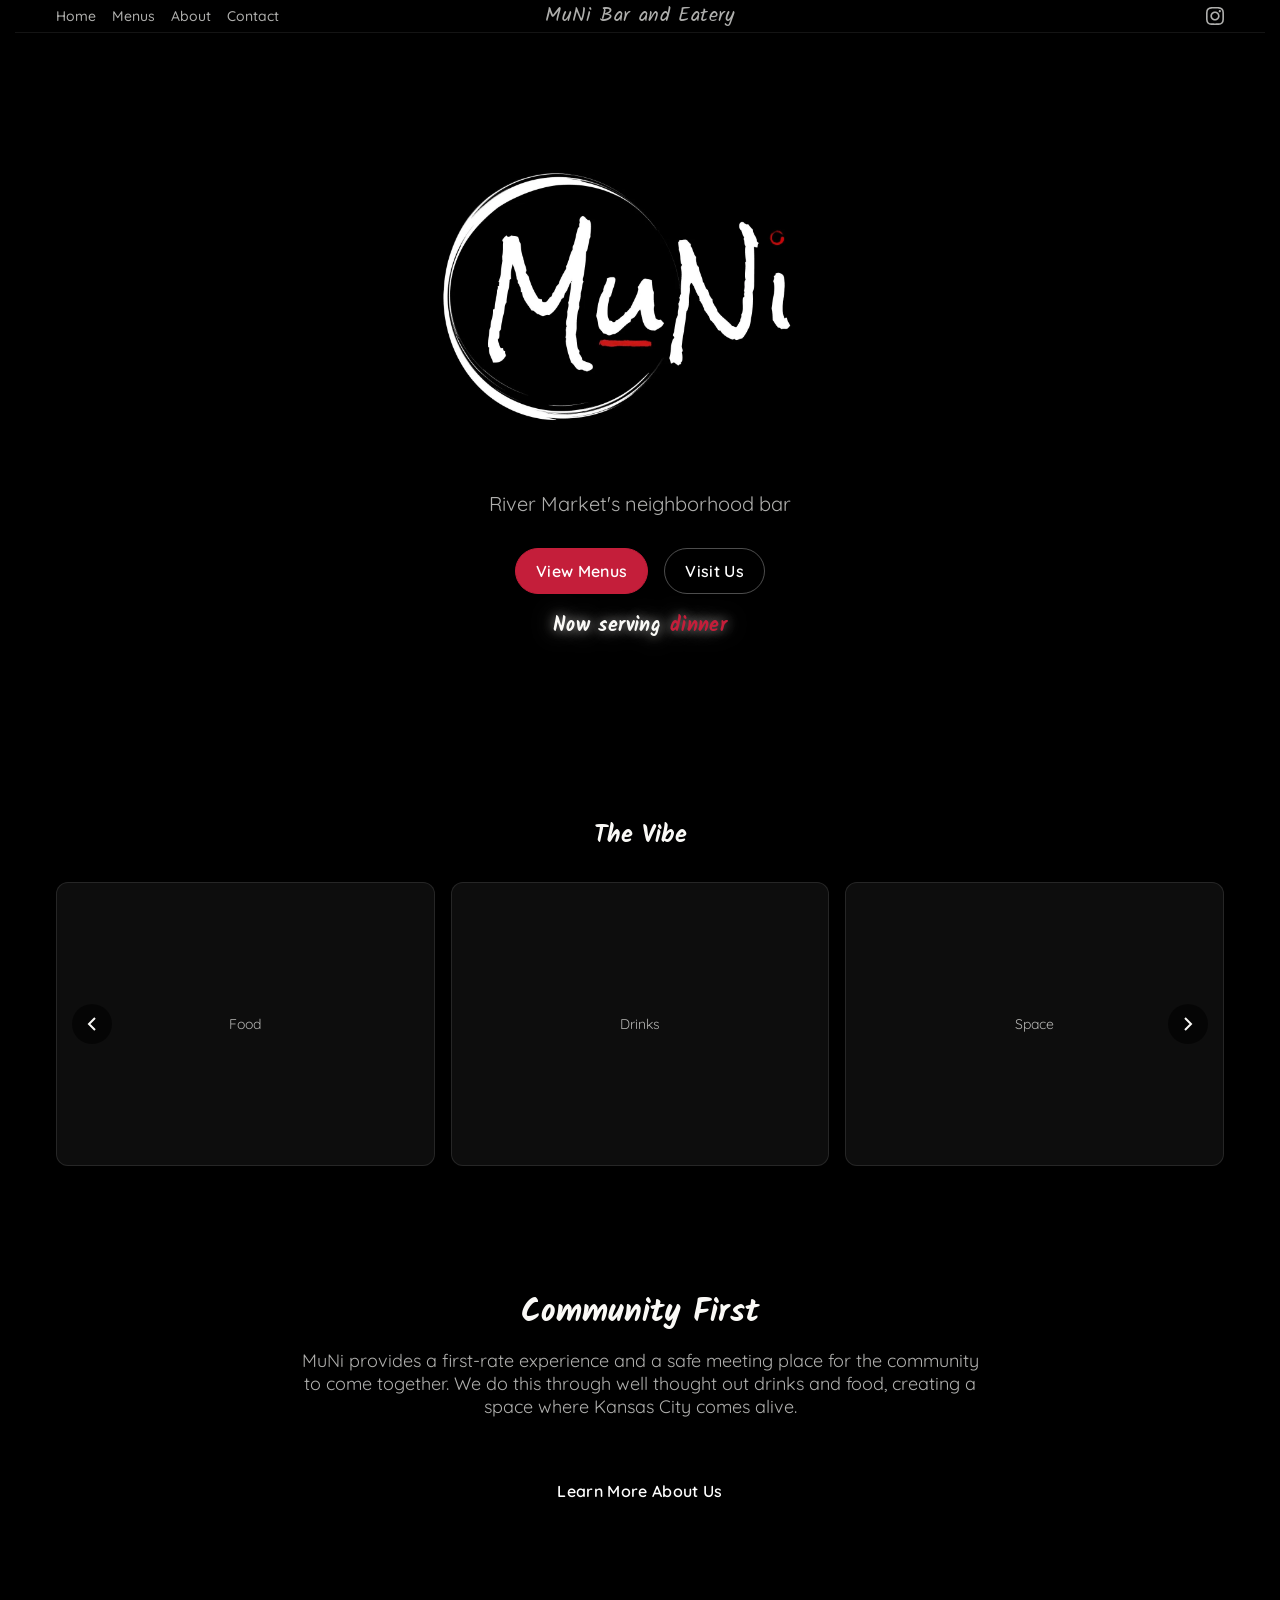
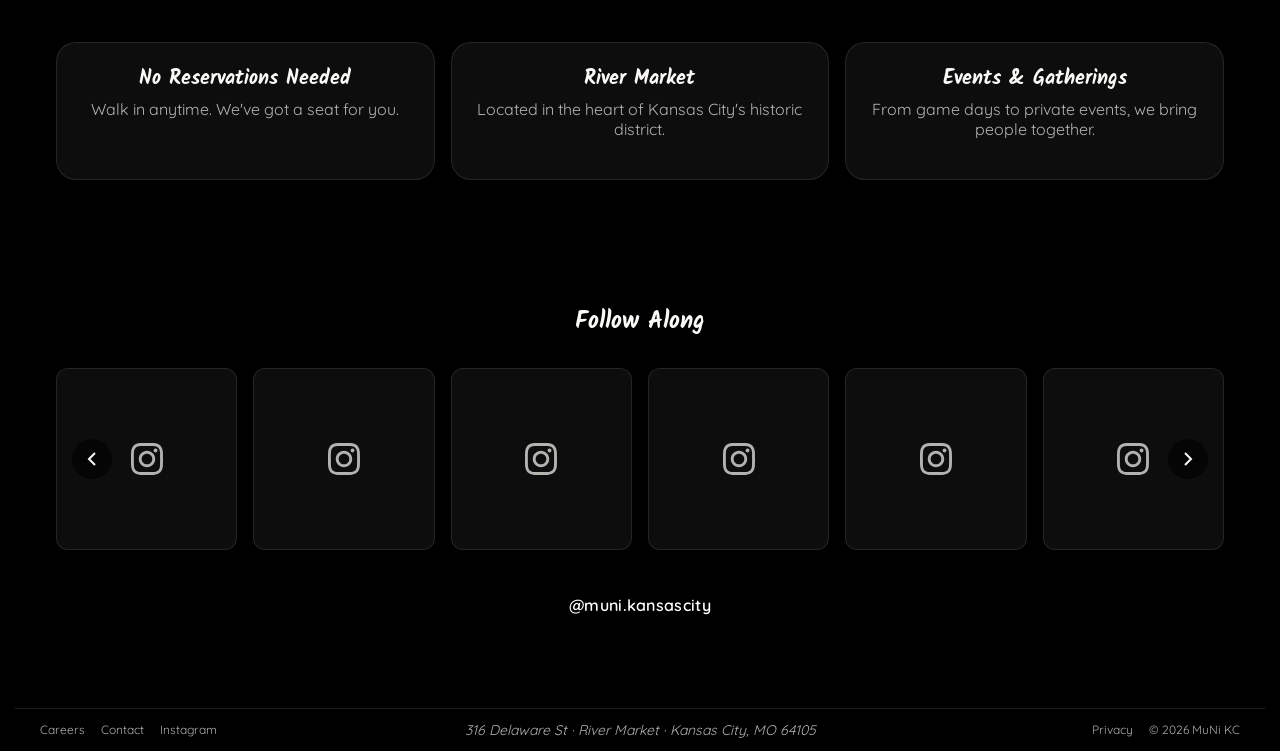
==== commit 9be3d99e: "Add dynamic Now Serving status and restructure contact hours - Add real-time service status to homep" ====
--- a/index.html
+++ b/index.html
@@ -96,6 +96,8 @@
            - Brand name (h1) as the main page heading
            - Tagline establishing location identity
            - Two primary CTAs: View Menus (primary) and Visit Us (secondary)
+           - Dynamic "Now Serving" status (brunch/dinner/drinks/closed)
+             Updates based on current day/time via now-serving.min.js
            Uses section-lg for extra vertical padding emphasis
            ================================================================ -->
       <section class="hero section-lg">
@@ -108,6 +110,7 @@
             <a href="./menus.html" class="button button-primary">View Menus</a>
             <a href="./contact.html" class="button button-secondary">Visit Us</a>
           </div>
+          <p id="now-serving" class="mt-md" aria-live="polite"></p>
         </div>
       </section>
 
@@ -288,5 +291,6 @@
     <script src="./js/utils.min.js" defer></script>
     <script src="./js/header.min.js" defer></script>
     <script src="./js/footer.min.js" defer></script>
+    <script src="./js/now-serving.min.js" defer></script>
   </body>
 </html>
--- a/style.min.css
+++ b/style.min.css
@@ -1 +1 @@
-:root{--bg:#000000;--text:#FAF9F6;--muted:rgba(250,249,246,.7);--accent-primary:#C41E3A;--accent-secondary:#8B1A2D;--accent-highlight:#E63950;--accent-link:#C41E3A;--container:1200px;--header-h:48px;--radius-sm:12px;--radius-lg:20px;--shadow-soft:0 8px 20px rgba(0,0,0,.35);--t-fast:.12s;--t-base:.3s;--t-slow:.6s;--ease:cubic-bezier(.25,.8,.25,1)}*,::after,::before{box-sizing:border-box}body,html{height:100%}html{overflow-x:hidden;scrollbar-gutter:stable both-edges;background:#000}body{margin:0;min-height:100vh;min-height:100dvh;display:flex;flex-direction:column;background:var(--bg);color:var(--text);font-family:Quicksand,system-ui,-apple-system,sans-serif}.sr-only{position:absolute;width:1px;height:1px;margin:-1px;padding:0;overflow:hidden;clip:rect(0,0,0,0);white-space:nowrap;border:0}.skip-link{position:absolute;top:-40px;left:0;z-index:10000;padding:.5rem 1rem;background:var(--accent-primary);color:#fff;transition:top var(--t-base) ease}.skip-link:focus{top:0}#page-transition{position:fixed;inset:0;z-index:9999;pointer-events:none;background:radial-gradient(ellipse at center,rgba(139,26,45,.15) 0,var(--bg) 70%);opacity:0;transition:opacity .6s cubic-bezier(.4, 0, .2, 1)}#page-transition.active{opacity:1}main{flex:1 0 auto;opacity:1;transform:scale(1);transition:opacity .5s ease-in-out,transform .6s cubic-bezier(.4, 0, .2, 1)}html.is-entering main{opacity:0;transform:scale(1.02)}html.is-leaving main{opacity:0;transform:scale(.98)}html.is-entering,html.is-leaving{overflow:hidden}@media (prefers-reduced-motion:reduce){#page-transition,main{transition:none}}h1,h2,h3,h4,h5,h6{margin:0 0 .5em;font-family:Kalam,cursive;font-weight:700;line-height:1.2}p{margin:0 0 1em}small{color:var(--muted);font-size:.875rem}a{font-family:Quicksand,system-ui,sans-serif;color:var(--accent-link);text-decoration:none;transition:color var(--t-fast) ease,text-shadow var(--t-fast) ease,filter var(--t-fast) ease}a:hover{color:var(--accent-highlight);text-shadow:0 0 8px rgba(196,30,58,.9),0 0 16px rgba(196,30,58,.7),0 0 32px rgba(196,30,58,.5);filter:drop-shadow(0 0 6px rgba(196,30,58,.8))}.container{max-width:var(--container);margin:0 auto;padding:0 1rem}.site-header{position:sticky;top:0;z-index:1000;height:var(--header-h);width:100%;backdrop-filter:blur(6px) saturate(140%);-webkit-backdrop-filter:blur(6px) saturate(140%);border-bottom:1px solid rgba(255,255,255,.08)}.header-grid{max-width:var(--container);margin:0 auto;padding:0 1rem;height:100%}.nav{display:grid;grid-template-columns:1fr auto 1fr;align-items:center;width:100%;height:100%}.nav-left-section{display:flex;align-items:center;gap:1rem;justify-self:start}.nav .pages,.nav .socials{display:flex;align-items:center;gap:1rem}.nav .header-title{justify-self:center}.nav .header-title a{font-family:Kalam,cursive;font-weight:400;font-size:1.25rem;letter-spacing:.02em;color:var(--muted);transition:color var(--t-fast) ease,text-shadow var(--t-fast) ease,filter var(--t-fast) ease}.nav .header-title a:hover{color:var(--text);text-shadow:0 0 8px rgba(196,30,58,.9),0 0 16px rgba(196,30,58,.7),0 0 32px rgba(196,30,58,.5);filter:drop-shadow(0 0 6px rgba(196,30,58,.8))}.nav .socials{justify-self:end}.nav .socials .nav-link{display:flex;align-items:center}.nav .socials .nav-link svg{transition:filter var(--t-fast) ease}.nav .socials .nav-link:hover svg{filter:drop-shadow(0 0 6px rgba(196,30,58,.9)) drop-shadow(0 0 12px rgba(196,30,58,.6))}.nav-link{font-size:.875rem;font-weight:500;color:var(--muted);transition:color var(--t-fast) ease,text-shadow var(--t-fast) ease,filter var(--t-fast) ease}.nav-link:hover{color:var(--text);text-shadow:0 0 8px rgba(196,30,58,.9),0 0 16px rgba(196,30,58,.7),0 0 32px rgba(196,30,58,.5);filter:drop-shadow(0 0 6px rgba(196,30,58,.8))}.nav-link.is-active{color:var(--accent-highlight)}.nav-toggle{display:none;appearance:none;background:0 0;border:none;padding:.5rem;cursor:pointer}.nav-toggle span{display:block;width:20px;height:2px;background:var(--text);margin:4px 0;transition:transform var(--t-fast) ease,opacity var(--t-fast) ease}.mobile-menu{display:none;position:fixed;top:var(--header-h);left:0;right:0;bottom:0;z-index:999;background:var(--bg);padding:2rem 1rem;opacity:0;transform:translateY(-10px);pointer-events:none;transition:opacity var(--t-base) ease,transform var(--t-base) ease}.mobile-menu.is-active{opacity:1;transform:translateY(0);pointer-events:auto}.mobile-menu .nav-link{display:block;padding:.75rem 0;font-size:1.125rem;border-bottom:1px solid rgba(255,255,255,.1)}.nav-center,.nav-left,.nav-right{display:flex;align-items:center;gap:1rem}.nav-center{justify-self:center}.nav-left{width:100%;justify-content:flex-start}.nav-right{width:100%;justify-content:flex-end}img{display:block;max-width:100%;height:auto}.button{appearance:none;cursor:pointer;display:inline-flex;align-items:center;justify-content:center;padding:.75rem 1.25rem;border-radius:999px;font:inherit;font-weight:600;letter-spacing:.02em;color:#fff;background:#111;border:1px solid rgba(255,255,255,.3);box-shadow:var(--shadow-soft);transition:transform var(--t-fast) ease,box-shadow var(--t-fast) ease,border-color var(--t-base) ease}.button:hover{transform:translateY(-1px);border-color:rgba(255,255,255,.6)}.button:active{transform:translateY(1px)}.button:focus-visible{outline:0;box-shadow:0 0 0 3px rgba(255,45,241,.5),var(--shadow-soft)}.button:disabled{opacity:.6;cursor:not-allowed;transform:none}.footer{margin-top:auto;padding:.75rem 1rem;font-size:.75rem;color:var(--muted);border-top:1px solid rgba(255,255,255,.12)}.footer-content{max-width:var(--container);margin:0 auto;display:grid;grid-template-columns:1fr auto 1fr;align-items:center;gap:1rem}.footer-content p{margin:0}.footer-left{display:flex;gap:1rem;justify-content:flex-start}.footer-left a{color:var(--muted);transition:color var(--t-fast) ease,text-shadow var(--t-fast) ease,filter var(--t-fast) ease}.footer-left a:hover{color:var(--text);text-shadow:0 0 8px rgba(196,30,58,.9),0 0 16px rgba(196,30,58,.7),0 0 32px rgba(196,30,58,.5);filter:drop-shadow(0 0 6px rgba(196,30,58,.8))}.footer-center{text-align:center;font-size:.875rem}.footer-center a{color:var(--muted);transition:color var(--t-fast) ease,text-shadow var(--t-fast) ease,filter var(--t-fast) ease}.footer-center a:hover{color:var(--text);text-shadow:0 0 8px rgba(196,30,58,.9),0 0 16px rgba(196,30,58,.7),0 0 32px rgba(196,30,58,.5);filter:drop-shadow(0 0 6px rgba(196,30,58,.8))}.footer-right{display:flex;gap:1rem;justify-content:flex-end;align-items:center}.footer-right a{color:var(--muted);transition:color var(--t-fast) ease,text-shadow var(--t-fast) ease,filter var(--t-fast) ease}.footer-right a:hover{color:var(--text);text-shadow:0 0 8px rgba(196,30,58,.9),0 0 16px rgba(196,30,58,.7),0 0 32px rgba(196,30,58,.5);filter:drop-shadow(0 0 6px rgba(196,30,58,.8))}.footer-copy{font-size:.75rem;color:var(--muted)}@media (max-width:576px){.footer-content{grid-template-columns:1fr;text-align:center;gap:.5rem}.footer-left,.footer-right{justify-content:center}}.grid{display:grid;gap:1rem}.grid-2{grid-template-columns:repeat(2,1fr)}.grid-3{grid-template-columns:repeat(3,1fr)}.grid-4{grid-template-columns:repeat(4,1fr)}.grid-auto-fit{grid-template-columns:repeat(auto-fit,minmax(280px,1fr))}.grid-auto-fill{grid-template-columns:repeat(auto-fill,minmax(280px,1fr))}.flex{display:flex}.flex-col{flex-direction:column}.flex-wrap{flex-wrap:wrap}.flex-center{display:flex;align-items:center;justify-content:center}.items-start{align-items:flex-start}.items-center{align-items:center}.items-end{align-items:flex-end}.justify-start{justify-content:flex-start}.justify-center{justify-content:center}.justify-end{justify-content:flex-end}.justify-between{justify-content:space-between}.gap-0{gap:0}.gap-xs{gap:.25rem}.gap-sm{gap:.5rem}.gap-md{gap:1rem}.gap-lg{gap:2rem}.gap-xl{gap:4rem}.section{padding:4rem 0}.section-sm{padding:2rem 0}.section-lg{padding:6rem 0}.hero-logo{margin:0 auto 1.5rem;max-width:600px;width:100%}.hero-logo-img{width:100%;height:auto;display:block}.container-sm{max-width:720px;margin:0 auto;padding:0 1rem}.card{background:rgba(255,255,255,.05);border:1px solid rgba(255,255,255,.1);border-radius:var(--radius-lg);padding:1.5rem;transition:border-color var(--t-base) ease,transform var(--t-fast) ease}.card:hover{border-color:rgba(255,255,255,.2)}.form-group{margin-bottom:1.25rem}.form-label{display:block;margin-bottom:.5rem;font-weight:600;font-size:.875rem;color:var(--text)}.form-input,.form-select,.form-textarea{width:100%;padding:.75rem 1rem;font:inherit;font-size:1rem;color:var(--text);background:rgba(255,255,255,.05);border:1px solid rgba(255,255,255,.2);border-radius:var(--radius-sm);transition:border-color var(--t-base) ease,box-shadow var(--t-base) ease}.form-input::placeholder,.form-textarea::placeholder{color:var(--muted)}.form-input:focus,.form-select:focus,.form-textarea:focus{outline:0;border-color:var(--accent-primary);box-shadow:0 0 0 3px rgba(0,141,218,.25)}.form-textarea{min-height:120px;resize:vertical}.form-select{appearance:none;cursor:pointer;background-image:url("data:image/svg+xml,%3Csvg xmlns='http://www.w3.org/2000/svg' width='12' height='12' fill='%23ffffff' viewBox='0 0 16 16'%3E%3Cpath d='M8 11L3 6h10l-5 5z'/%3E%3C/svg%3E");background-repeat:no-repeat;background-position:right 1rem center;padding-right:2.5rem}.button-primary{background:var(--accent-primary);border-color:var(--accent-primary)}.button-primary:hover{background:var(--accent-secondary);border-color:var(--accent-secondary)}.button-secondary{background:0 0;border-color:rgba(255,255,255,.3)}.button-secondary:hover{background:rgba(255,255,255,.1);border-color:rgba(255,255,255,.5)}.button-ghost{background:0 0;border-color:transparent;box-shadow:none}.button-ghost:hover{background:rgba(255,255,255,.1);border-color:transparent}.button-block{display:flex;width:100%}.divider{height:1px;background:rgba(255,255,255,.12);margin:2rem 0;border:none}.m-0{margin:0}.m-auto{margin:auto}.mx-auto{margin-left:auto;margin-right:auto}.my-auto{margin-top:auto;margin-bottom:auto}.mt-0{margin-top:0}.mt-xs{margin-top:.25rem}.mt-sm{margin-top:.5rem}.mt-md{margin-top:1rem}.mt-lg{margin-top:2rem}.mt-xl{margin-top:4rem}.mb-0{margin-bottom:0}.mb-xs{margin-bottom:.25rem}.mb-sm{margin-bottom:.5rem}.mb-md{margin-bottom:1rem}.mb-lg{margin-bottom:2rem}.mb-xl{margin-bottom:4rem}.ml-auto{margin-left:auto}.mr-auto{margin-right:auto}.p-0{padding:0}.p-xs{padding:.25rem}.p-sm{padding:.5rem}.p-md{padding:1rem}.p-lg{padding:2rem}.p-xl{padding:4rem}.py-xs{padding-top:.25rem;padding-bottom:.25rem}.py-sm{padding-top:.5rem;padding-bottom:.5rem}.py-md{padding-top:1rem;padding-bottom:1rem}.py-lg{padding-top:2rem;padding-bottom:2rem}.py-xl{padding-top:4rem;padding-bottom:4rem}.px-xs{padding-left:.25rem;padding-right:.25rem}.px-sm{padding-left:.5rem;padding-right:.5rem}.px-md{padding-left:1rem;padding-right:1rem}.px-lg{padding-left:2rem;padding-right:2rem}.px-xl{padding-left:4rem;padding-right:4rem}.text-left{text-align:left}.text-center{text-align:center}.text-right{text-align:right}.text-xs{font-size:.75rem}.text-sm{font-size:.875rem}.text-base{font-size:1rem}.text-lg{font-size:1.125rem}.text-xl{font-size:1.25rem}.text-2xl{font-size:1.5rem}.text-3xl{font-size:2rem}.text-4xl{font-size:2.5rem}.text-5xl{font-size:3rem}.font-light{font-weight:300}.font-normal{font-weight:400}.font-medium{font-weight:500}.font-semibold{font-weight:600}.font-bold{font-weight:700}.text-muted{color:var(--muted)}.text-primary{color:var(--accent-primary)}.text-secondary{color:var(--accent-secondary)}.text-highlight{color:var(--accent-highlight)}.leading-none{line-height:1}.leading-tight{line-height:1.25}.leading-normal{line-height:1.5}.leading-relaxed{line-height:1.75}.truncate{overflow:hidden;text-overflow:ellipsis;white-space:nowrap}.uppercase{text-transform:uppercase}.lowercase{text-transform:lowercase}.capitalize{text-transform:capitalize}.hidden{display:none}.block{display:block}.inline{display:inline}.inline-block{display:inline-block}.relative{position:relative}.absolute{position:absolute}.fixed{position:fixed}.sticky{position:sticky}.inset-0{top:0;right:0;bottom:0;left:0}.w-full{width:100%}.h-full{height:100%}.min-h-screen{min-height:100vh}.overflow-hidden{overflow:hidden}.overflow-auto{overflow:auto}.rounded{border-radius:var(--radius-sm)}.rounded-lg{border-radius:var(--radius-lg)}.rounded-full{border-radius:9999px}.rounded-none{border-radius:0}.shadow{box-shadow:var(--shadow-soft)}.shadow-none{box-shadow:none}.opacity-0{opacity:0}.opacity-50{opacity:.5}.opacity-75{opacity:.75}.opacity-100{opacity:1}.pointer-events-none{pointer-events:none}.pointer-events-auto{pointer-events:auto}.cursor-pointer{cursor:pointer}.cursor-not-allowed{cursor:not-allowed}.list-none{list-style:none;padding:0;margin:0}.list-disc{list-style:disc;padding-left:1.5rem}.list-decimal{list-style:decimal;padding-left:1.5rem}@media (max-width:1200px){.container{max-width:960px}}@media (max-width:992px){.grid-4{grid-template-columns:repeat(2,1fr)}.hide-lg{display:none}}@media (max-width:768px){.container{max-width:100%}.grid-2,.grid-3,.grid-4{grid-template-columns:1fr}.section{padding:3rem 0}.section-lg{padding:4rem 0}.nav .pages{display:none}.nav-toggle{display:block}.mobile-menu{display:block}.hide-md{display:none}.show-md{display:block}.text-center-md{text-align:center}.flex-col-md{flex-direction:column}}@media (max-width:576px){.hide-sm{display:none}.show-sm{display:block}.p-lg{padding:1.5rem}.p-xl{padding:2rem}.text-4xl{font-size:2rem}.text-5xl{font-size:2.5rem}}.gallery-section{overflow:hidden}.gallery-carousel{position:relative;overflow:hidden}.carousel-track{display:flex;gap:1rem;transition:transform var(--t-base) var(--ease)}.carousel-slide{flex:0 0 calc(33.333% - 0.667rem);min-width:calc(33.333% - .667rem)}@media (max-width:768px){.carousel-slide{flex:0 0 calc(50% - 0.5rem);min-width:calc(50% - .5rem)}}@media (max-width:480px){.carousel-slide{flex:0 0 100%;min-width:100%}}.carousel-placeholder{aspect-ratio:4/3;background:rgba(255,255,255,.05);border:1px solid rgba(255,255,255,.1);border-radius:var(--radius-sm);display:flex;align-items:center;justify-content:center;color:var(--muted);font-size:.875rem}.carousel-slide img{width:100%;height:100%;object-fit:cover;border-radius:var(--radius-sm)}.carousel-btn{position:absolute;top:50%;transform:translateY(-50%);width:40px;height:40px;border:none;border-radius:50%;background:rgba(0,0,0,.6);color:var(--text);cursor:pointer;display:flex;align-items:center;justify-content:center;transition:background var(--t-fast) ease;z-index:10}.carousel-btn:hover{background:rgba(0,0,0,.8)}.carousel-btn-prev{left:1rem}.carousel-btn-next{right:1rem}.instagram-carousel{position:relative;overflow:hidden}.instagram-carousel .carousel-track{display:flex;gap:1rem;transition:transform var(--t-base) var(--ease)}.instagram-slide{flex:0 0 calc(16.666% - 0.833rem);min-width:calc(16.666% - .833rem)}@media (max-width:1024px){.instagram-slide{flex:0 0 calc(25% - 0.75rem);min-width:calc(25% - .75rem)}}@media (max-width:768px){.instagram-slide{flex:0 0 calc(33.333% - 0.667rem);min-width:calc(33.333% - .667rem)}}@media (max-width:480px){.instagram-slide{flex:0 0 calc(50% - 0.5rem);min-width:calc(50% - .5rem)}}.instagram-placeholder{aspect-ratio:1/1;background:rgba(255,255,255,.05);border:1px solid rgba(255,255,255,.1);border-radius:var(--radius-sm);display:flex;align-items:center;justify-content:center;color:var(--muted);transition:border-color var(--t-fast) ease,background var(--t-fast) ease}.instagram-slide:hover .instagram-placeholder{border-color:var(--accent-primary);background:rgba(196,30,58,.1)}.instagram-slide img{width:100%;height:100%;object-fit:cover;border-radius:var(--radius-sm)}.menu-grid{display:grid;grid-template-columns:repeat(auto-fill,minmax(280px,1fr));gap:1.5rem}.menu-card{background:rgba(255,255,255,.03);border:1px solid rgba(255,255,255,.08);border-radius:var(--radius-sm);overflow:hidden;transition:border-color var(--t-fast) ease,transform var(--t-fast) ease}.menu-card:hover{border-color:var(--accent-primary);transform:translateY(-2px)}.menu-card-image{aspect-ratio:16/10;background:rgba(255,255,255,.05);display:flex;align-items:center;justify-content:center;color:var(--muted);font-size:.875rem;border-bottom:1px solid rgba(255,255,255,.05)}.menu-card-image img{width:100%;height:100%;object-fit:cover}.menu-card-content{padding:1rem}.menu-card-title{font-family:Kalam,cursive;font-size:1.125rem;font-weight:700;margin:0 0 .25rem;line-height:1.3}.menu-card-desc{font-size:.875rem;color:var(--muted);margin:0 0 .75rem;line-height:1.4}.menu-card-price{font-family:Kalam,cursive;font-size:1rem;font-weight:700;color:var(--accent-primary)}.menu-card .tag{display:inline-block;font-size:.625rem;font-weight:600;text-transform:uppercase;letter-spacing:.05em;padding:.125rem .375rem;background:rgba(255,255,255,.1);border-radius:4px;margin-left:.25rem;vertical-align:middle}@media (max-width:480px){.menu-grid{grid-template-columns:1fr}}.back-to-top{appearance:none;cursor:pointer;font:inherit;position:fixed;bottom:2rem;right:2rem;width:44px;height:44px;display:flex;align-items:center;justify-content:center;background:rgba(0,0,0,.7);border:1px solid rgba(255,255,255,.15);border-radius:50%;color:var(--muted);opacity:0;visibility:hidden;transform:translateY(1rem);transition:opacity var(--t-base) ease,visibility var(--t-base) ease,transform var(--t-base) ease,color var(--t-fast) ease,border-color var(--t-fast) ease,filter var(--t-fast) ease;z-index:100}.back-to-top.is-visible{opacity:1;visibility:visible;transform:translateY(0)}.back-to-top:hover{color:var(--accent-highlight);border-color:rgba(196,30,58,.5);text-shadow:0 0 8px rgba(196,30,58,.9),0 0 16px rgba(196,30,58,.7);filter:drop-shadow(0 0 6px rgba(196,30,58,.8))}.back-to-top svg{transition:filter var(--t-fast) ease}.back-to-top:hover svg{filter:drop-shadow(0 0 4px rgba(196,30,58,.9))}@media (max-width:576px){.back-to-top{bottom:1rem;right:1rem;width:40px;height:40px}}@media print{*{background:0 0!important;color:#000!important;box-shadow:none!important}#page-transition,.button,.footer,.site-header,.skip-link{display:none!important}a{text-decoration:underline}.container{max-width:100%}}+/** * ========================================================================== * MuNi KC - Main Stylesheet * ========================================================================== * @file style.css * @description Complete design system for MuNi KC website * @author mediaBrilliance digitalxtudio * @project MuNi KC Website * @version 1.1.0 * @updated 2026-03-21 * * @contents * 1) Design Tokens - CSS custom properties (colors, spacing, etc.) * 2) Reset & Guards - Box-sizing, body defaults * 3) Base Typography - Font families, headings, links * 4) Layout Primitives - Container, grid, flex utilities * 5) Site Header - Navigation, logo, mobile toggle * 6) Images - Responsive images, aspect ratios * 7) Buttons - Primary, secondary, ghost variants * 8) Forms - Inputs, labels, validation states * 9) Footer - Three-column layout * 10) Cards - Content cards with hover states * 11) Utilities - Spacing, text alignment, display helpers * 12) Gallery Carousel - Image carousel component * 13) Instagram Carousel - Social feed carousel * 14) Menu Cards - Food/drink menu item cards * 15-20) Reserved for future components * 21) Responsive Breakpoints - Mobile-first media queries * 22) Print Styles - Print-friendly overrides * * @fonts * - Kalam (headers) - Brush script matching logo * - Quicksand (body) - Geometric, rounded sans-serif * * @colors (from logo) * - Background:#000000 (pure black) * - Text:#FAF9F6 (warm off-white) * - Accent Primary:#C41E3A (crimson red) * - Accent Secondary:#8B1A2D (darker red) * - Accent Highlight:#E63950 (brighter red) * ========================================================================== */:root{--bg:#000000;--text:#FAF9F6;--muted:rgba(250,249,246,.7);--accent-primary:#C41E3A;--accent-secondary:#8B1A2D;--accent-highlight:#E63950;--accent-link:#C41E3A;--container:1200px;--header-h:48px;--radius-sm:12px;--radius-lg:20px;--shadow-soft:0 8px 20px rgba(0,0,0,.35);--t-fast:.12s;--t-base:.3s;--t-slow:.6s;--ease:cubic-bezier(.25,.8,.25,1)}*,*::before,*::after{box-sizing:border-box}html,body{height:100%}html{overflow-x:hidden;scrollbar-gutter:stable both-edges;background:#000000}body{margin:0;min-height:100vh;min-height:100dvh;display:flex;flex-direction:column;background:var(--bg);color:var(--text);font-family:'Quicksand', system-ui, -apple-system, sans-serif}.sr-only{position:absolute;width:1px;height:1px;margin:-1px;padding:0;overflow:hidden;clip:rect(0,0,0,0);white-space:nowrap;border:0}.skip-link{position:absolute;top:-40px;left:0;z-index:10000;padding:.5rem 1rem;background:var(--accent-primary);color:#fff;transition:top var(--t-base) ease}.skip-link:focus{top:0}#page-transition{position:fixed;inset:0;z-index:9999;pointer-events:none;background:radial-gradient(ellipse at center, rgba(139,26,45,0.15) 0%, var(--bg) 70%);opacity:0;transition:opacity 0.6s cubic-bezier(0.4, 0, 0.2, 1)}#page-transition.active{opacity:1}main{flex:1 0 auto;opacity:1;transform:scale(1);transition:opacity 0.5s ease-in-out, transform 0.6s cubic-bezier(0.4, 0, 0.2, 1)}html.is-entering main{opacity:0;transform:scale(1.02)}html.is-leaving main{opacity:0;transform:scale(0.98)}html.is-entering, html.is-leaving{overflow:hidden}@media (prefers-reduced-motion:reduce){#page-transition, main{transition:none}}h1,h2,h3,h4,h5,h6{margin:0 0 .5em;font-family:'Kalam', cursive;font-weight:700;line-height:1.2}p{margin:0 0 1em}small{color:var(--muted);font-size:.875rem}a{font-family:'Quicksand', system-ui, sans-serif;color:var(--accent-link);text-decoration:none;transition:color var(--t-fast) ease, text-shadow var(--t-fast) ease, filter var(--t-fast) ease}a:hover{color:var(--accent-highlight);text-shadow:0 0 8px rgba(196,30,58,0.9), 0 0 16px rgba(196,30,58,0.7), 0 0 32px rgba(196,30,58,0.5);filter:drop-shadow(0 0 6px rgba(196,30,58,0.8))}.container{max-width:var(--container);margin:0 auto;padding:0 1rem}.site-header{position:sticky;top:0;z-index:1000;height:var(--header-h);width:100%;backdrop-filter:blur(6px) saturate(140%);-webkit-backdrop-filter:blur(6px) saturate(140%);border-bottom:1px solid rgba(255,255,255,.08)}.header-grid{max-width:var(--container);margin:0 auto;padding:0 1rem;height:100%}.nav{display:grid;grid-template-columns:1fr auto 1fr;align-items:center;width:100%;height:100%}.nav-left-section{display:flex;align-items:center;gap:1rem;justify-self:start}.nav .pages, .nav .socials{display:flex;align-items:center;gap:1rem}.nav .header-title{justify-self:center}.nav .header-title a{font-family:'Kalam', cursive;font-weight:400;font-size:1.25rem;letter-spacing:.02em;color:var(--muted);transition:color var(--t-fast) ease, text-shadow var(--t-fast) ease, filter var(--t-fast) ease}.nav .header-title a:hover{color:var(--text);text-shadow:0 0 8px rgba(196,30,58,0.9), 0 0 16px rgba(196,30,58,0.7), 0 0 32px rgba(196,30,58,0.5);filter:drop-shadow(0 0 6px rgba(196,30,58,0.8))}.nav .socials{justify-self:end}.nav .socials .nav-link{display:flex;align-items:center}.nav .socials .nav-link svg{transition:filter var(--t-fast) ease}.nav .socials .nav-link:hover svg{filter:drop-shadow(0 0 6px rgba(196,30,58,0.9)) drop-shadow(0 0 12px rgba(196,30,58,0.6))}.nav-link{font-size:.875rem;font-weight:500;color:var(--muted);transition:color var(--t-fast) ease, text-shadow var(--t-fast) ease, filter var(--t-fast) ease}.nav-link:hover{color:var(--text);text-shadow:0 0 8px rgba(196,30,58,0.9), 0 0 16px rgba(196,30,58,0.7), 0 0 32px rgba(196,30,58,0.5);filter:drop-shadow(0 0 6px rgba(196,30,58,0.8))}.nav-link.is-active{color:var(--accent-highlight)}.nav-toggle{display:none;appearance:none;background:transparent;border:none;padding:.5rem;cursor:pointer}.nav-toggle span{display:block;width:20px;height:2px;background:var(--text);margin:4px 0;transition:transform var(--t-fast) ease, opacity var(--t-fast) ease}.mobile-menu{display:none;position:fixed;top:var(--header-h);left:0;right:0;bottom:0;z-index:999;background:var(--bg);padding:2rem 1rem;opacity:0;transform:translateY(-10px);pointer-events:none;transition:opacity var(--t-base) ease, transform var(--t-base) ease}.mobile-menu.is-active{opacity:1;transform:translateY(0);pointer-events:auto}.mobile-menu .nav-link{display:block;padding:.75rem 0;font-size:1.125rem;border-bottom:1px solid rgba(255,255,255,.1)}.nav-left, .nav-center, .nav-right{display:flex;align-items:center;gap:1rem}.nav-center{justify-self:center}.nav-left{width:100%;justify-content:flex-start}.nav-right{width:100%;justify-content:flex-end}img{display:block;max-width:100%;height:auto}.button{appearance:none;cursor:pointer;display:inline-flex;align-items:center;justify-content:center;padding:.75rem 1.25rem;border-radius:999px;font:inherit;font-weight:600;letter-spacing:.02em;color:#fff;background:#111;border:1px solid rgba(255,255,255,.3);box-shadow:var(--shadow-soft);transition:transform var(--t-fast) ease, box-shadow var(--t-fast) ease, border-color var(--t-base) ease}.button:hover{transform:translateY(-1px);border-color:rgba(255,255,255,.6)}.button:active{transform:translateY(1px)}.button:focus-visible{outline:none;box-shadow:0 0 0 3px rgba(255,45,241,.5), var(--shadow-soft)}.button:disabled{opacity:.6;cursor:not-allowed;transform:none}.footer{margin-top:auto;padding:.75rem 1rem;font-size:.75rem;color:var(--muted);border-top:1px solid rgba(255,255,255,.12)}.footer-content{max-width:var(--container);margin:0 auto;display:grid;grid-template-columns:1fr auto 1fr;align-items:center;gap:1rem}.footer-content p{margin:0}.footer-left{display:flex;gap:1rem;justify-content:flex-start}.footer-left a{color:var(--muted);transition:color var(--t-fast) ease, text-shadow var(--t-fast) ease, filter var(--t-fast) ease}.footer-left a:hover{color:var(--text);text-shadow:0 0 8px rgba(196,30,58,0.9), 0 0 16px rgba(196,30,58,0.7), 0 0 32px rgba(196,30,58,0.5);filter:drop-shadow(0 0 6px rgba(196,30,58,0.8))}.footer-center{text-align:center;font-size:.875rem}.footer-center a{color:var(--muted);transition:color var(--t-fast) ease, text-shadow var(--t-fast) ease, filter var(--t-fast) ease}.footer-center a:hover{color:var(--text);text-shadow:0 0 8px rgba(196,30,58,0.9), 0 0 16px rgba(196,30,58,0.7), 0 0 32px rgba(196,30,58,0.5);filter:drop-shadow(0 0 6px rgba(196,30,58,0.8))}.footer-right{display:flex;gap:1rem;justify-content:flex-end;align-items:center}.footer-right a{color:var(--muted);transition:color var(--t-fast) ease, text-shadow var(--t-fast) ease, filter var(--t-fast) ease}.footer-right a:hover{color:var(--text);text-shadow:0 0 8px rgba(196,30,58,0.9), 0 0 16px rgba(196,30,58,0.7), 0 0 32px rgba(196,30,58,0.5);filter:drop-shadow(0 0 6px rgba(196,30,58,0.8))}.footer-copy{font-size:.75rem;color:var(--muted)}@media (max-width:576px){.footer-content{grid-template-columns:1fr;text-align:center;gap:.5rem}.footer-left, .footer-right{justify-content:center}}.grid{display:grid;gap:1rem}.grid-2{grid-template-columns:repeat(2, 1fr)}.grid-3{grid-template-columns:repeat(3, 1fr)}.grid-4{grid-template-columns:repeat(4, 1fr)}.grid-auto-fit{grid-template-columns:repeat(auto-fit, minmax(280px, 1fr))}.grid-auto-fill{grid-template-columns:repeat(auto-fill, minmax(280px, 1fr))}.flex{display:flex}.flex-col{flex-direction:column}.flex-wrap{flex-wrap:wrap}.flex-center{display:flex;align-items:center;justify-content:center}.items-start{align-items:flex-start}.items-center{align-items:center}.items-end{align-items:flex-end}.justify-start{justify-content:flex-start}.justify-center{justify-content:center}.justify-end{justify-content:flex-end}.justify-between{justify-content:space-between}.gap-0{gap:0}.gap-xs{gap:.25rem}.gap-sm{gap:.5rem}.gap-md{gap:1rem}.gap-lg{gap:2rem}.gap-xl{gap:4rem}.section{padding:4rem 0}.section-sm{padding:2rem 0}.section-lg{padding:6rem 0}.hero-logo{margin:0 auto 1.5rem;max-width:600px;width:100%}.hero-logo-img{width:100%;height:auto;display:block}#now-serving{font-family:'Kalam',cursive;font-size:1.25rem;font-weight:700;color:var(--text);text-shadow:0 0 12px rgba(250,249,246,.6),0 0 24px rgba(250,249,246,.4);letter-spacing:.02em}#now-serving .serving-type{color:var(--accent-primary)}.container-sm{max-width:720px;margin:0 auto;padding:0 1rem}.card{background:rgba(255,255,255,.05);border:1px solid rgba(255,255,255,.1);border-radius:var(--radius-lg);padding:1.5rem;transition:border-color var(--t-base) ease, transform var(--t-fast) ease}.card:hover{border-color:rgba(255,255,255,.2)}.form-group{margin-bottom:1.25rem}.form-label{display:block;margin-bottom:.5rem;font-weight:600;font-size:.875rem;color:var(--text)}.form-input, .form-textarea, .form-select{width:100%;padding:.75rem 1rem;font:inherit;font-size:1rem;color:var(--text);background:rgba(255,255,255,.05);border:1px solid rgba(255,255,255,.2);border-radius:var(--radius-sm);transition:border-color var(--t-base) ease, box-shadow var(--t-base) ease}.form-input::placeholder, .form-textarea::placeholder{color:var(--muted)}.form-input:focus, .form-textarea:focus, .form-select:focus{outline:none;border-color:var(--accent-primary);box-shadow:0 0 0 3px rgba(0,141,218,.25)}.form-textarea{min-height:120px;resize:vertical}.form-select{appearance:none;cursor:pointer;background-image:url("data:image/svg+xml,%3Csvg xmlns='http://www.w3.org/2000/svg' width='12' height='12' fill='%23ffffff' viewBox='0 0 16 16'%3E%3Cpath d='M8 11L3 6h10l-5 5z'/%3E%3C/svg%3E");background-repeat:no-repeat;background-position:right 1rem center;padding-right:2.5rem}.button-primary{background:var(--accent-primary);border-color:var(--accent-primary)}.button-primary:hover{background:var(--accent-secondary);border-color:var(--accent-secondary)}.button-secondary{background:transparent;border-color:rgba(255,255,255,.3)}.button-secondary:hover{background:rgba(255,255,255,.1);border-color:rgba(255,255,255,.5)}.button-ghost{background:transparent;border-color:transparent;box-shadow:none}.button-ghost:hover{background:rgba(255,255,255,.1);border-color:transparent}.button-block{display:flex;width:100%}.divider{height:1px;background:rgba(255,255,255,.12);margin:2rem 0;border:none}.m-0{margin:0}.m-auto{margin:auto}.mx-auto{margin-left:auto;margin-right:auto}.my-auto{margin-top:auto;margin-bottom:auto}.mt-0{margin-top:0}.mt-xs{margin-top:.25rem}.mt-sm{margin-top:.5rem}.mt-md{margin-top:1rem}.mt-lg{margin-top:2rem}.mt-xl{margin-top:4rem}.mb-0{margin-bottom:0}.mb-xs{margin-bottom:.25rem}.mb-sm{margin-bottom:.5rem}.mb-md{margin-bottom:1rem}.mb-lg{margin-bottom:2rem}.mb-xl{margin-bottom:4rem}.ml-auto{margin-left:auto}.mr-auto{margin-right:auto}.p-0{padding:0}.p-xs{padding:.25rem}.p-sm{padding:.5rem}.p-md{padding:1rem}.p-lg{padding:2rem}.p-xl{padding:4rem}.py-xs{padding-top:.25rem;padding-bottom:.25rem}.py-sm{padding-top:.5rem;padding-bottom:.5rem}.py-md{padding-top:1rem;padding-bottom:1rem}.py-lg{padding-top:2rem;padding-bottom:2rem}.py-xl{padding-top:4rem;padding-bottom:4rem}.px-xs{padding-left:.25rem;padding-right:.25rem}.px-sm{padding-left:.5rem;padding-right:.5rem}.px-md{padding-left:1rem;padding-right:1rem}.px-lg{padding-left:2rem;padding-right:2rem}.px-xl{padding-left:4rem;padding-right:4rem}.text-left{text-align:left}.text-center{text-align:center}.text-right{text-align:right}.text-xs{font-size:.75rem}.text-sm{font-size:.875rem}.text-base{font-size:1rem}.text-lg{font-size:1.125rem}.text-xl{font-size:1.25rem}.text-2xl{font-size:1.5rem}.text-3xl{font-size:2rem}.text-4xl{font-size:2.5rem}.text-5xl{font-size:3rem}.font-light{font-weight:300}.font-normal{font-weight:400}.font-medium{font-weight:500}.font-semibold{font-weight:600}.font-bold{font-weight:700}.text-muted{color:var(--muted)}.text-primary{color:var(--accent-primary)}.text-secondary{color:var(--accent-secondary)}.text-highlight{color:var(--accent-highlight)}.leading-none{line-height:1}.leading-tight{line-height:1.25}.leading-normal{line-height:1.5}.leading-relaxed{line-height:1.75}.truncate{overflow:hidden;text-overflow:ellipsis;white-space:nowrap}.uppercase{text-transform:uppercase}.lowercase{text-transform:lowercase}.capitalize{text-transform:capitalize}.hidden{display:none}.block{display:block}.inline{display:inline}.inline-block{display:inline-block}.relative{position:relative}.absolute{position:absolute}.fixed{position:fixed}.sticky{position:sticky}.inset-0{top:0;right:0;bottom:0;left:0}.w-full{width:100%}.h-full{height:100%}.min-h-screen{min-height:100vh}.overflow-hidden{overflow:hidden}.overflow-auto{overflow:auto}.rounded{border-radius:var(--radius-sm)}.rounded-lg{border-radius:var(--radius-lg)}.rounded-full{border-radius:9999px}.rounded-none{border-radius:0}.shadow{box-shadow:var(--shadow-soft)}.shadow-none{box-shadow:none}.opacity-0{opacity:0}.opacity-50{opacity:.5}.opacity-75{opacity:.75}.opacity-100{opacity:1}.pointer-events-none{pointer-events:none}.pointer-events-auto{pointer-events:auto}.cursor-pointer{cursor:pointer}.cursor-not-allowed{cursor:not-allowed}.list-none{list-style:none;padding:0;margin:0}.list-disc{list-style:disc;padding-left:1.5rem}.list-decimal{list-style:decimal;padding-left:1.5rem}@media (max-width:1200px){.container{max-width:960px}}@media (max-width:992px){.grid-4{grid-template-columns:repeat(2, 1fr)}.hide-lg{display:none}}@media (max-width:768px){.container{max-width:100%}.grid-2, .grid-3, .grid-4{grid-template-columns:1fr}.section{padding:3rem 0}.section-lg{padding:4rem 0}.nav .pages{display:none}.nav-toggle{display:block}.mobile-menu{display:block}.hide-md{display:none}.show-md{display:block}.text-center-md{text-align:center}.flex-col-md{flex-direction:column}}@media (max-width:576px){.hide-sm{display:none}.show-sm{display:block}.p-lg{padding:1.5rem}.p-xl{padding:2rem}.text-4xl{font-size:2rem}.text-5xl{font-size:2.5rem}}.gallery-section{overflow:hidden}.gallery-carousel{position:relative;overflow:hidden}.carousel-track{display:flex;gap:1rem;transition:transform var(--t-base) var(--ease)}.carousel-slide{flex:0 0 calc(33.333% - 0.667rem);min-width:calc(33.333% - 0.667rem)}@media (max-width:768px){.carousel-slide{flex:0 0 calc(50% - 0.5rem);min-width:calc(50% - 0.5rem)}}@media (max-width:480px){.carousel-slide{flex:0 0 100%;min-width:100%}}.carousel-placeholder{aspect-ratio:4/3;background:rgba(255,255,255,.05);border:1px solid rgba(255,255,255,.1);border-radius:var(--radius-sm);display:flex;align-items:center;justify-content:center;color:var(--muted);font-size:.875rem}.carousel-slide img{width:100%;height:100%;object-fit:cover;border-radius:var(--radius-sm)}.carousel-btn{position:absolute;top:50%;transform:translateY(-50%);width:40px;height:40px;border:none;border-radius:50%;background:rgba(0,0,0,.6);color:var(--text);cursor:pointer;display:flex;align-items:center;justify-content:center;transition:background var(--t-fast) ease;z-index:10}.carousel-btn:hover{background:rgba(0,0,0,.8)}.carousel-btn-prev{left:1rem}.carousel-btn-next{right:1rem}.instagram-carousel{position:relative;overflow:hidden}.instagram-carousel .carousel-track{display:flex;gap:1rem;transition:transform var(--t-base) var(--ease)}.instagram-slide{flex:0 0 calc(16.666% - 0.833rem);min-width:calc(16.666% - 0.833rem)}@media (max-width:1024px){.instagram-slide{flex:0 0 calc(25% - 0.75rem);min-width:calc(25% - 0.75rem)}}@media (max-width:768px){.instagram-slide{flex:0 0 calc(33.333% - 0.667rem);min-width:calc(33.333% - 0.667rem)}}@media (max-width:480px){.instagram-slide{flex:0 0 calc(50% - 0.5rem);min-width:calc(50% - 0.5rem)}}.instagram-placeholder{aspect-ratio:1/1;background:rgba(255,255,255,.05);border:1px solid rgba(255,255,255,.1);border-radius:var(--radius-sm);display:flex;align-items:center;justify-content:center;color:var(--muted);transition:border-color var(--t-fast) ease, background var(--t-fast) ease}.instagram-slide:hover .instagram-placeholder{border-color:var(--accent-primary);background:rgba(196,30,58,.1)}.instagram-slide img{width:100%;height:100%;object-fit:cover;border-radius:var(--radius-sm)}.menu-grid{display:grid;grid-template-columns:repeat(auto-fill, minmax(280px, 1fr));gap:1.5rem}.menu-card{background:rgba(255,255,255,.03);border:1px solid rgba(255,255,255,.08);border-radius:var(--radius-sm);overflow:hidden;transition:border-color var(--t-fast) ease, transform var(--t-fast) ease}.menu-card:hover{border-color:var(--accent-primary);transform:translateY(-2px)}/* * Menu Card Image * Uses SVG placeholder images as backgrounds (contain for full visibility) * Images:cocktail-*.svg, plate-*.svg in /images/ * Hides text span when background-image is present */ .menu-card-image{aspect-ratio:16/10;background-color:#0D0D0D;background-size:contain;background-position:center;background-repeat:no-repeat;display:flex;align-items:center;justify-content:center;color:var(--muted);font-size:.875rem;border-bottom:1px solid rgba(255,255,255,.05)}.menu-card-image[style*="background-image"] span{display:none}.menu-card-image img{width:100%;height:100%;object-fit:cover}.menu-card-content{padding:1rem}.menu-card-title{font-family:'Kalam', cursive;font-size:1.125rem;font-weight:700;margin:0 0 .25rem;line-height:1.3}.menu-card-desc{font-size:.875rem;color:var(--muted);margin:0 0 .75rem;line-height:1.4}.menu-card-price{font-family:'Kalam', cursive;font-size:1rem;font-weight:700;color:var(--accent-primary)}.menu-card .tag{display:inline-block;font-size:.625rem;font-weight:600;text-transform:uppercase;letter-spacing:.05em;padding:.125rem .375rem;background:rgba(255,255,255,.1);border-radius:4px;margin-left:.25rem;vertical-align:middle}@media (max-width:480px){.menu-grid{grid-template-columns:1fr}}.back-to-top{appearance:none;cursor:pointer;font:inherit;position:fixed;bottom:2rem;right:2rem;width:44px;height:44px;display:flex;align-items:center;justify-content:center;background:rgba(0,0,0,.7);border:1px solid rgba(255,255,255,.15);border-radius:50%;color:var(--muted);opacity:0;visibility:hidden;transform:translateY(1rem);transition:opacity var(--t-base) ease, visibility var(--t-base) ease, transform var(--t-base) ease, color var(--t-fast) ease, border-color var(--t-fast) ease, filter var(--t-fast) ease;z-index:100}.back-to-top.is-visible{opacity:1;visibility:visible;transform:translateY(0)}.back-to-top:hover{color:var(--accent-highlight);border-color:rgba(196,30,58,.5);text-shadow:0 0 8px rgba(196,30,58,0.9), 0 0 16px rgba(196,30,58,0.7);filter:drop-shadow(0 0 6px rgba(196,30,58,0.8))}.back-to-top svg{transition:filter var(--t-fast) ease}.back-to-top:hover svg{filter:drop-shadow(0 0 4px rgba(196,30,58,0.9))}@media (max-width:576px){.back-to-top{bottom:1rem;right:1rem;width:40px;height:40px}}@media print{*{background:transparent !important;color:#000 !important;box-shadow:none !important}.site-header, .footer, #page-transition, .skip-link, .button{display:none !important}a{text-decoration:underline}.container{max-width:100%}}
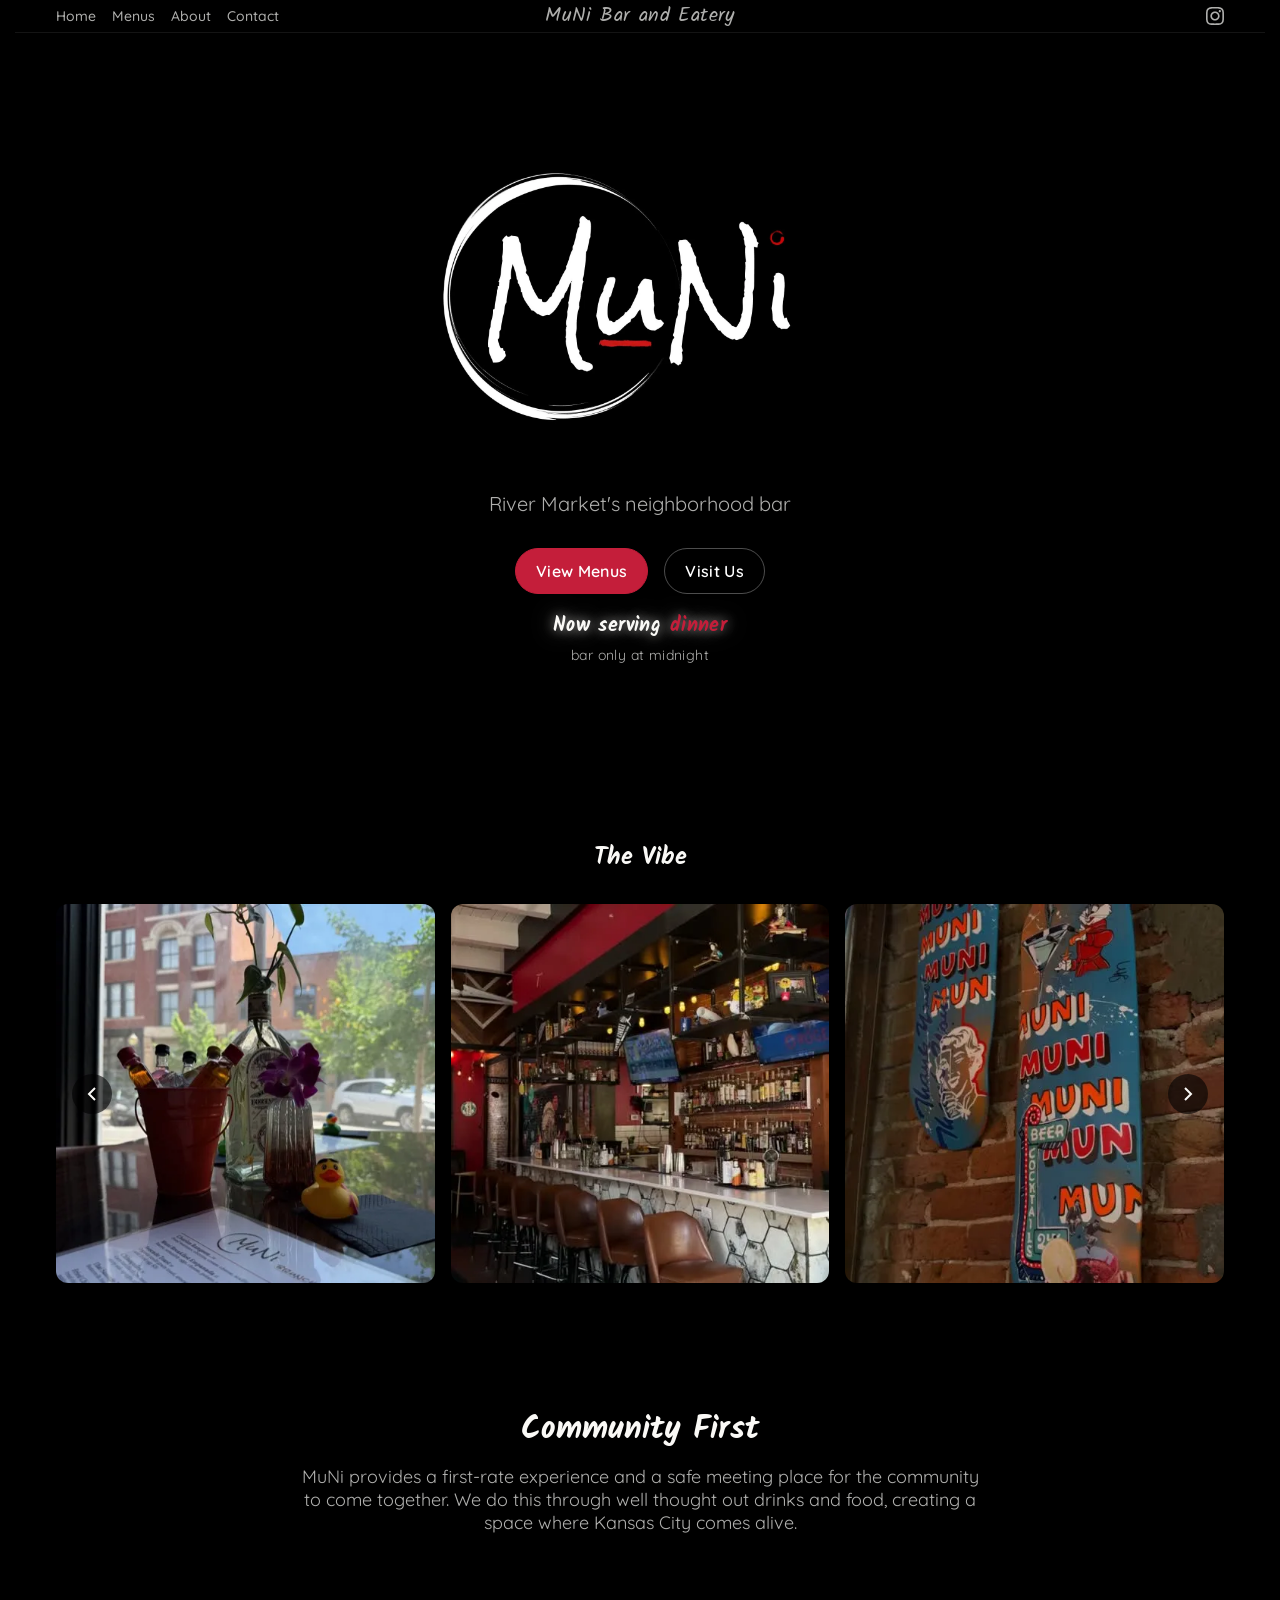
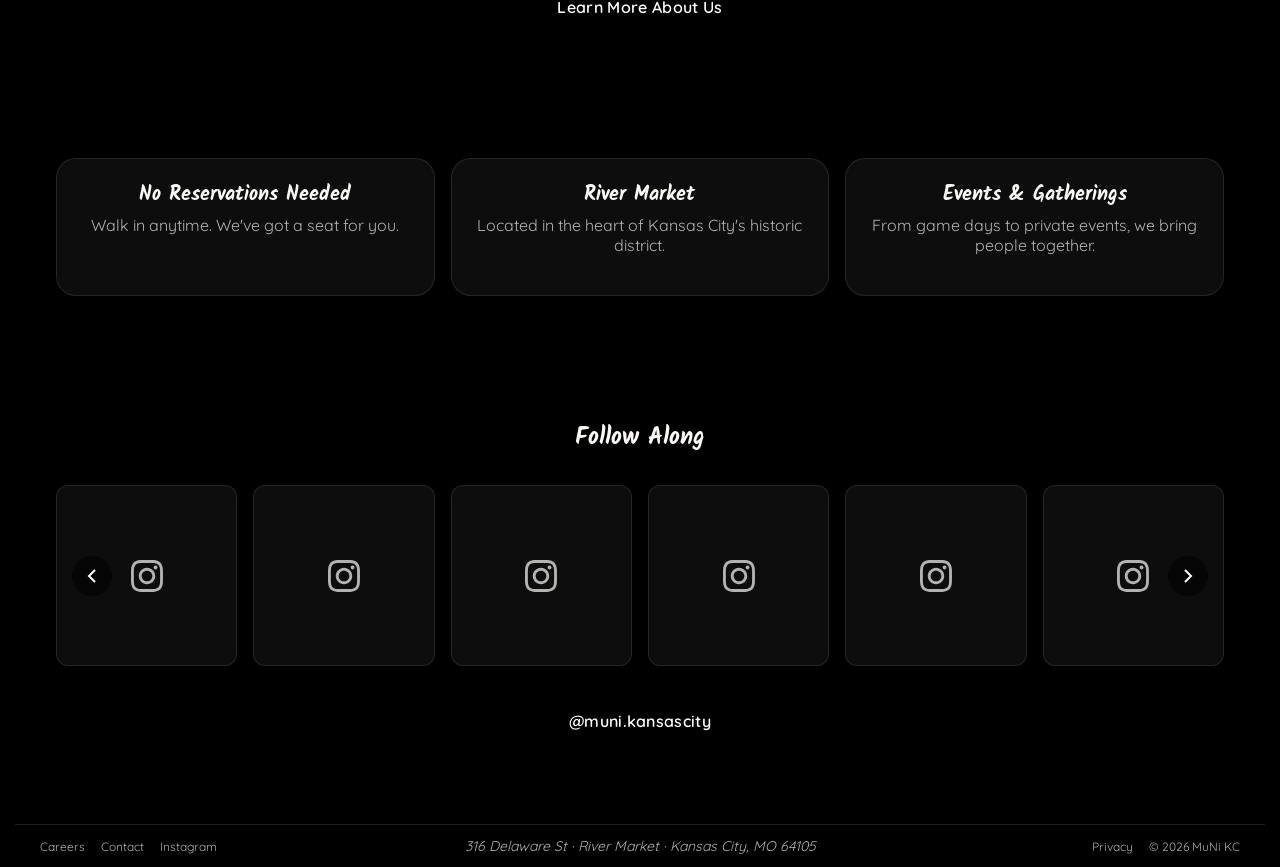
==== commit 1e89eaf9: "Add hero carousel images - Convert 2 JPGs and 5 MP4 frames to 500x500 WebP - Replace placeholder sli" ====
--- a/index.html
+++ b/index.html
@@ -117,7 +117,6 @@
       <!-- ================================================================
            GALLERY CAROUSEL SECTION
            Photo/video carousel showcasing the space, food, drinks, and vibe.
-           Placeholder images until actual content is provided.
            ================================================================ -->
       <section class="section gallery-section">
         <div class="container">
@@ -125,29 +124,25 @@
           <div class="gallery-carousel">
             <div class="carousel-track">
               <div class="carousel-slide">
-                <div class="carousel-placeholder">
-                  <span>Food</span>
-                </div>
-              </div>
-              <div class="carousel-slide">
-                <div class="carousel-placeholder">
-                  <span>Drinks</span>
-                </div>
-              </div>
-              <div class="carousel-slide">
-                <div class="carousel-placeholder">
-                  <span>Space</span>
-                </div>
-              </div>
-              <div class="carousel-slide">
-                <div class="carousel-placeholder">
-                  <span>Atmosphere</span>
-                </div>
-              </div>
-              <div class="carousel-slide">
-                <div class="carousel-placeholder">
-                  <span>Community</span>
-                </div>
+                <img src="./images/carousel/brunch.webp" alt="Brunch at MuNi KC" loading="lazy" width="500" height="500">
+              </div>
+              <div class="carousel-slide">
+                <img src="./images/carousel/bar1.webp" alt="Bar atmosphere at MuNi KC" loading="lazy" width="500" height="500">
+              </div>
+              <div class="carousel-slide">
+                <img src="./images/carousel/muni_boards.webp" alt="Charcuterie boards at MuNi KC" loading="lazy" width="500" height="500">
+              </div>
+              <div class="carousel-slide">
+                <img src="./images/carousel/pam.webp" alt="Team member at MuNi KC" loading="lazy" width="500" height="500">
+              </div>
+              <div class="carousel-slide">
+                <img src="./images/carousel/servicewell_vibe.webp" alt="Service well vibes at MuNi KC" loading="lazy" width="500" height="500">
+              </div>
+              <div class="carousel-slide">
+                <img src="./images/carousel/bar2.webp" alt="Bar scene at MuNi KC" loading="lazy" width="500" height="500">
+              </div>
+              <div class="carousel-slide">
+                <img src="./images/carousel/muni_duck.webp" alt="MuNi KC duck mascot" loading="lazy" width="500" height="500">
               </div>
             </div>
             <button class="carousel-btn carousel-btn-prev" aria-label="Previous slide">
--- a/style.min.css
+++ b/style.min.css
@@ -1 +1 @@
-/** * ========================================================================== * MuNi KC - Main Stylesheet * ========================================================================== * @file style.css * @description Complete design system for MuNi KC website * @author mediaBrilliance digitalxtudio * @project MuNi KC Website * @version 1.1.0 * @updated 2026-03-21 * * @contents * 1) Design Tokens - CSS custom properties (colors, spacing, etc.) * 2) Reset & Guards - Box-sizing, body defaults * 3) Base Typography - Font families, headings, links * 4) Layout Primitives - Container, grid, flex utilities * 5) Site Header - Navigation, logo, mobile toggle * 6) Images - Responsive images, aspect ratios * 7) Buttons - Primary, secondary, ghost variants * 8) Forms - Inputs, labels, validation states * 9) Footer - Three-column layout * 10) Cards - Content cards with hover states * 11) Utilities - Spacing, text alignment, display helpers * 12) Gallery Carousel - Image carousel component * 13) Instagram Carousel - Social feed carousel * 14) Menu Cards - Food/drink menu item cards * 15-20) Reserved for future components * 21) Responsive Breakpoints - Mobile-first media queries * 22) Print Styles - Print-friendly overrides * * @fonts * - Kalam (headers) - Brush script matching logo * - Quicksand (body) - Geometric, rounded sans-serif * * @colors (from logo) * - Background:#000000 (pure black) * - Text:#FAF9F6 (warm off-white) * - Accent Primary:#C41E3A (crimson red) * - Accent Secondary:#8B1A2D (darker red) * - Accent Highlight:#E63950 (brighter red) * ========================================================================== */:root{--bg:#000000;--text:#FAF9F6;--muted:rgba(250,249,246,.7);--accent-primary:#C41E3A;--accent-secondary:#8B1A2D;--accent-highlight:#E63950;--accent-link:#C41E3A;--container:1200px;--header-h:48px;--radius-sm:12px;--radius-lg:20px;--shadow-soft:0 8px 20px rgba(0,0,0,.35);--t-fast:.12s;--t-base:.3s;--t-slow:.6s;--ease:cubic-bezier(.25,.8,.25,1)}*,*::before,*::after{box-sizing:border-box}html,body{height:100%}html{overflow-x:hidden;scrollbar-gutter:stable both-edges;background:#000000}body{margin:0;min-height:100vh;min-height:100dvh;display:flex;flex-direction:column;background:var(--bg);color:var(--text);font-family:'Quicksand', system-ui, -apple-system, sans-serif}.sr-only{position:absolute;width:1px;height:1px;margin:-1px;padding:0;overflow:hidden;clip:rect(0,0,0,0);white-space:nowrap;border:0}.skip-link{position:absolute;top:-40px;left:0;z-index:10000;padding:.5rem 1rem;background:var(--accent-primary);color:#fff;transition:top var(--t-base) ease}.skip-link:focus{top:0}#page-transition{position:fixed;inset:0;z-index:9999;pointer-events:none;background:radial-gradient(ellipse at center, rgba(139,26,45,0.15) 0%, var(--bg) 70%);opacity:0;transition:opacity 0.6s cubic-bezier(0.4, 0, 0.2, 1)}#page-transition.active{opacity:1}main{flex:1 0 auto;opacity:1;transform:scale(1);transition:opacity 0.5s ease-in-out, transform 0.6s cubic-bezier(0.4, 0, 0.2, 1)}html.is-entering main{opacity:0;transform:scale(1.02)}html.is-leaving main{opacity:0;transform:scale(0.98)}html.is-entering, html.is-leaving{overflow:hidden}@media (prefers-reduced-motion:reduce){#page-transition, main{transition:none}}h1,h2,h3,h4,h5,h6{margin:0 0 .5em;font-family:'Kalam', cursive;font-weight:700;line-height:1.2}p{margin:0 0 1em}small{color:var(--muted);font-size:.875rem}a{font-family:'Quicksand', system-ui, sans-serif;color:var(--accent-link);text-decoration:none;transition:color var(--t-fast) ease, text-shadow var(--t-fast) ease, filter var(--t-fast) ease}a:hover{color:var(--accent-highlight);text-shadow:0 0 8px rgba(196,30,58,0.9), 0 0 16px rgba(196,30,58,0.7), 0 0 32px rgba(196,30,58,0.5);filter:drop-shadow(0 0 6px rgba(196,30,58,0.8))}.container{max-width:var(--container);margin:0 auto;padding:0 1rem}.site-header{position:sticky;top:0;z-index:1000;height:var(--header-h);width:100%;backdrop-filter:blur(6px) saturate(140%);-webkit-backdrop-filter:blur(6px) saturate(140%);border-bottom:1px solid rgba(255,255,255,.08)}.header-grid{max-width:var(--container);margin:0 auto;padding:0 1rem;height:100%}.nav{display:grid;grid-template-columns:1fr auto 1fr;align-items:center;width:100%;height:100%}.nav-left-section{display:flex;align-items:center;gap:1rem;justify-self:start}.nav .pages, .nav .socials{display:flex;align-items:center;gap:1rem}.nav .header-title{justify-self:center}.nav .header-title a{font-family:'Kalam', cursive;font-weight:400;font-size:1.25rem;letter-spacing:.02em;color:var(--muted);transition:color var(--t-fast) ease, text-shadow var(--t-fast) ease, filter var(--t-fast) ease}.nav .header-title a:hover{color:var(--text);text-shadow:0 0 8px rgba(196,30,58,0.9), 0 0 16px rgba(196,30,58,0.7), 0 0 32px rgba(196,30,58,0.5);filter:drop-shadow(0 0 6px rgba(196,30,58,0.8))}.nav .socials{justify-self:end}.nav .socials .nav-link{display:flex;align-items:center}.nav .socials .nav-link svg{transition:filter var(--t-fast) ease}.nav .socials .nav-link:hover svg{filter:drop-shadow(0 0 6px rgba(196,30,58,0.9)) drop-shadow(0 0 12px rgba(196,30,58,0.6))}.nav-link{font-size:.875rem;font-weight:500;color:var(--muted);transition:color var(--t-fast) ease, text-shadow var(--t-fast) ease, filter var(--t-fast) ease}.nav-link:hover{color:var(--text);text-shadow:0 0 8px rgba(196,30,58,0.9), 0 0 16px rgba(196,30,58,0.7), 0 0 32px rgba(196,30,58,0.5);filter:drop-shadow(0 0 6px rgba(196,30,58,0.8))}.nav-link.is-active{color:var(--accent-highlight)}.nav-toggle{display:none;appearance:none;background:transparent;border:none;padding:.5rem;cursor:pointer}.nav-toggle span{display:block;width:20px;height:2px;background:var(--text);margin:4px 0;transition:transform var(--t-fast) ease, opacity var(--t-fast) ease}.mobile-menu{display:none;position:fixed;top:var(--header-h);left:0;right:0;bottom:0;z-index:999;background:var(--bg);padding:2rem 1rem;opacity:0;transform:translateY(-10px);pointer-events:none;transition:opacity var(--t-base) ease, transform var(--t-base) ease}.mobile-menu.is-active{opacity:1;transform:translateY(0);pointer-events:auto}.mobile-menu .nav-link{display:block;padding:.75rem 0;font-size:1.125rem;border-bottom:1px solid rgba(255,255,255,.1)}.nav-left, .nav-center, .nav-right{display:flex;align-items:center;gap:1rem}.nav-center{justify-self:center}.nav-left{width:100%;justify-content:flex-start}.nav-right{width:100%;justify-content:flex-end}img{display:block;max-width:100%;height:auto}.button{appearance:none;cursor:pointer;display:inline-flex;align-items:center;justify-content:center;padding:.75rem 1.25rem;border-radius:999px;font:inherit;font-weight:600;letter-spacing:.02em;color:#fff;background:#111;border:1px solid rgba(255,255,255,.3);box-shadow:var(--shadow-soft);transition:transform var(--t-fast) ease, box-shadow var(--t-fast) ease, border-color var(--t-base) ease}.button:hover{transform:translateY(-1px);border-color:rgba(255,255,255,.6)}.button:active{transform:translateY(1px)}.button:focus-visible{outline:none;box-shadow:0 0 0 3px rgba(255,45,241,.5), var(--shadow-soft)}.button:disabled{opacity:.6;cursor:not-allowed;transform:none}.footer{margin-top:auto;padding:.75rem 1rem;font-size:.75rem;color:var(--muted);border-top:1px solid rgba(255,255,255,.12)}.footer-content{max-width:var(--container);margin:0 auto;display:grid;grid-template-columns:1fr auto 1fr;align-items:center;gap:1rem}.footer-content p{margin:0}.footer-left{display:flex;gap:1rem;justify-content:flex-start}.footer-left a{color:var(--muted);transition:color var(--t-fast) ease, text-shadow var(--t-fast) ease, filter var(--t-fast) ease}.footer-left a:hover{color:var(--text);text-shadow:0 0 8px rgba(196,30,58,0.9), 0 0 16px rgba(196,30,58,0.7), 0 0 32px rgba(196,30,58,0.5);filter:drop-shadow(0 0 6px rgba(196,30,58,0.8))}.footer-center{text-align:center;font-size:.875rem}.footer-center a{color:var(--muted);transition:color var(--t-fast) ease, text-shadow var(--t-fast) ease, filter var(--t-fast) ease}.footer-center a:hover{color:var(--text);text-shadow:0 0 8px rgba(196,30,58,0.9), 0 0 16px rgba(196,30,58,0.7), 0 0 32px rgba(196,30,58,0.5);filter:drop-shadow(0 0 6px rgba(196,30,58,0.8))}.footer-right{display:flex;gap:1rem;justify-content:flex-end;align-items:center}.footer-right a{color:var(--muted);transition:color var(--t-fast) ease, text-shadow var(--t-fast) ease, filter var(--t-fast) ease}.footer-right a:hover{color:var(--text);text-shadow:0 0 8px rgba(196,30,58,0.9), 0 0 16px rgba(196,30,58,0.7), 0 0 32px rgba(196,30,58,0.5);filter:drop-shadow(0 0 6px rgba(196,30,58,0.8))}.footer-copy{font-size:.75rem;color:var(--muted)}@media (max-width:576px){.footer-content{grid-template-columns:1fr;text-align:center;gap:.5rem}.footer-left, .footer-right{justify-content:center}}.grid{display:grid;gap:1rem}.grid-2{grid-template-columns:repeat(2, 1fr)}.grid-3{grid-template-columns:repeat(3, 1fr)}.grid-4{grid-template-columns:repeat(4, 1fr)}.grid-auto-fit{grid-template-columns:repeat(auto-fit, minmax(280px, 1fr))}.grid-auto-fill{grid-template-columns:repeat(auto-fill, minmax(280px, 1fr))}.flex{display:flex}.flex-col{flex-direction:column}.flex-wrap{flex-wrap:wrap}.flex-center{display:flex;align-items:center;justify-content:center}.items-start{align-items:flex-start}.items-center{align-items:center}.items-end{align-items:flex-end}.justify-start{justify-content:flex-start}.justify-center{justify-content:center}.justify-end{justify-content:flex-end}.justify-between{justify-content:space-between}.gap-0{gap:0}.gap-xs{gap:.25rem}.gap-sm{gap:.5rem}.gap-md{gap:1rem}.gap-lg{gap:2rem}.gap-xl{gap:4rem}.section{padding:4rem 0}.section-sm{padding:2rem 0}.section-lg{padding:6rem 0}.hero-logo{margin:0 auto 1.5rem;max-width:600px;width:100%}.hero-logo-img{width:100%;height:auto;display:block}#now-serving{font-family:'Kalam',cursive;font-size:1.25rem;font-weight:700;color:var(--text);text-shadow:0 0 12px rgba(250,249,246,.6),0 0 24px rgba(250,249,246,.4);letter-spacing:.02em}#now-serving .serving-type{color:var(--accent-primary)}.container-sm{max-width:720px;margin:0 auto;padding:0 1rem}.card{background:rgba(255,255,255,.05);border:1px solid rgba(255,255,255,.1);border-radius:var(--radius-lg);padding:1.5rem;transition:border-color var(--t-base) ease, transform var(--t-fast) ease}.card:hover{border-color:rgba(255,255,255,.2)}.form-group{margin-bottom:1.25rem}.form-label{display:block;margin-bottom:.5rem;font-weight:600;font-size:.875rem;color:var(--text)}.form-input, .form-textarea, .form-select{width:100%;padding:.75rem 1rem;font:inherit;font-size:1rem;color:var(--text);background:rgba(255,255,255,.05);border:1px solid rgba(255,255,255,.2);border-radius:var(--radius-sm);transition:border-color var(--t-base) ease, box-shadow var(--t-base) ease}.form-input::placeholder, .form-textarea::placeholder{color:var(--muted)}.form-input:focus, .form-textarea:focus, .form-select:focus{outline:none;border-color:var(--accent-primary);box-shadow:0 0 0 3px rgba(0,141,218,.25)}.form-textarea{min-height:120px;resize:vertical}.form-select{appearance:none;cursor:pointer;background-image:url("data:image/svg+xml,%3Csvg xmlns='http://www.w3.org/2000/svg' width='12' height='12' fill='%23ffffff' viewBox='0 0 16 16'%3E%3Cpath d='M8 11L3 6h10l-5 5z'/%3E%3C/svg%3E");background-repeat:no-repeat;background-position:right 1rem center;padding-right:2.5rem}.button-primary{background:var(--accent-primary);border-color:var(--accent-primary)}.button-primary:hover{background:var(--accent-secondary);border-color:var(--accent-secondary)}.button-secondary{background:transparent;border-color:rgba(255,255,255,.3)}.button-secondary:hover{background:rgba(255,255,255,.1);border-color:rgba(255,255,255,.5)}.button-ghost{background:transparent;border-color:transparent;box-shadow:none}.button-ghost:hover{background:rgba(255,255,255,.1);border-color:transparent}.button-block{display:flex;width:100%}.divider{height:1px;background:rgba(255,255,255,.12);margin:2rem 0;border:none}.m-0{margin:0}.m-auto{margin:auto}.mx-auto{margin-left:auto;margin-right:auto}.my-auto{margin-top:auto;margin-bottom:auto}.mt-0{margin-top:0}.mt-xs{margin-top:.25rem}.mt-sm{margin-top:.5rem}.mt-md{margin-top:1rem}.mt-lg{margin-top:2rem}.mt-xl{margin-top:4rem}.mb-0{margin-bottom:0}.mb-xs{margin-bottom:.25rem}.mb-sm{margin-bottom:.5rem}.mb-md{margin-bottom:1rem}.mb-lg{margin-bottom:2rem}.mb-xl{margin-bottom:4rem}.ml-auto{margin-left:auto}.mr-auto{margin-right:auto}.p-0{padding:0}.p-xs{padding:.25rem}.p-sm{padding:.5rem}.p-md{padding:1rem}.p-lg{padding:2rem}.p-xl{padding:4rem}.py-xs{padding-top:.25rem;padding-bottom:.25rem}.py-sm{padding-top:.5rem;padding-bottom:.5rem}.py-md{padding-top:1rem;padding-bottom:1rem}.py-lg{padding-top:2rem;padding-bottom:2rem}.py-xl{padding-top:4rem;padding-bottom:4rem}.px-xs{padding-left:.25rem;padding-right:.25rem}.px-sm{padding-left:.5rem;padding-right:.5rem}.px-md{padding-left:1rem;padding-right:1rem}.px-lg{padding-left:2rem;padding-right:2rem}.px-xl{padding-left:4rem;padding-right:4rem}.text-left{text-align:left}.text-center{text-align:center}.text-right{text-align:right}.text-xs{font-size:.75rem}.text-sm{font-size:.875rem}.text-base{font-size:1rem}.text-lg{font-size:1.125rem}.text-xl{font-size:1.25rem}.text-2xl{font-size:1.5rem}.text-3xl{font-size:2rem}.text-4xl{font-size:2.5rem}.text-5xl{font-size:3rem}.font-light{font-weight:300}.font-normal{font-weight:400}.font-medium{font-weight:500}.font-semibold{font-weight:600}.font-bold{font-weight:700}.text-muted{color:var(--muted)}.text-primary{color:var(--accent-primary)}.text-secondary{color:var(--accent-secondary)}.text-highlight{color:var(--accent-highlight)}.leading-none{line-height:1}.leading-tight{line-height:1.25}.leading-normal{line-height:1.5}.leading-relaxed{line-height:1.75}.truncate{overflow:hidden;text-overflow:ellipsis;white-space:nowrap}.uppercase{text-transform:uppercase}.lowercase{text-transform:lowercase}.capitalize{text-transform:capitalize}.hidden{display:none}.block{display:block}.inline{display:inline}.inline-block{display:inline-block}.relative{position:relative}.absolute{position:absolute}.fixed{position:fixed}.sticky{position:sticky}.inset-0{top:0;right:0;bottom:0;left:0}.w-full{width:100%}.h-full{height:100%}.min-h-screen{min-height:100vh}.overflow-hidden{overflow:hidden}.overflow-auto{overflow:auto}.rounded{border-radius:var(--radius-sm)}.rounded-lg{border-radius:var(--radius-lg)}.rounded-full{border-radius:9999px}.rounded-none{border-radius:0}.shadow{box-shadow:var(--shadow-soft)}.shadow-none{box-shadow:none}.opacity-0{opacity:0}.opacity-50{opacity:.5}.opacity-75{opacity:.75}.opacity-100{opacity:1}.pointer-events-none{pointer-events:none}.pointer-events-auto{pointer-events:auto}.cursor-pointer{cursor:pointer}.cursor-not-allowed{cursor:not-allowed}.list-none{list-style:none;padding:0;margin:0}.list-disc{list-style:disc;padding-left:1.5rem}.list-decimal{list-style:decimal;padding-left:1.5rem}@media (max-width:1200px){.container{max-width:960px}}@media (max-width:992px){.grid-4{grid-template-columns:repeat(2, 1fr)}.hide-lg{display:none}}@media (max-width:768px){.container{max-width:100%}.grid-2, .grid-3, .grid-4{grid-template-columns:1fr}.section{padding:3rem 0}.section-lg{padding:4rem 0}.nav .pages{display:none}.nav-toggle{display:block}.mobile-menu{display:block}.hide-md{display:none}.show-md{display:block}.text-center-md{text-align:center}.flex-col-md{flex-direction:column}}@media (max-width:576px){.hide-sm{display:none}.show-sm{display:block}.p-lg{padding:1.5rem}.p-xl{padding:2rem}.text-4xl{font-size:2rem}.text-5xl{font-size:2.5rem}}.gallery-section{overflow:hidden}.gallery-carousel{position:relative;overflow:hidden}.carousel-track{display:flex;gap:1rem;transition:transform var(--t-base) var(--ease)}.carousel-slide{flex:0 0 calc(33.333% - 0.667rem);min-width:calc(33.333% - 0.667rem)}@media (max-width:768px){.carousel-slide{flex:0 0 calc(50% - 0.5rem);min-width:calc(50% - 0.5rem)}}@media (max-width:480px){.carousel-slide{flex:0 0 100%;min-width:100%}}.carousel-placeholder{aspect-ratio:4/3;background:rgba(255,255,255,.05);border:1px solid rgba(255,255,255,.1);border-radius:var(--radius-sm);display:flex;align-items:center;justify-content:center;color:var(--muted);font-size:.875rem}.carousel-slide img{width:100%;height:100%;object-fit:cover;border-radius:var(--radius-sm)}.carousel-btn{position:absolute;top:50%;transform:translateY(-50%);width:40px;height:40px;border:none;border-radius:50%;background:rgba(0,0,0,.6);color:var(--text);cursor:pointer;display:flex;align-items:center;justify-content:center;transition:background var(--t-fast) ease;z-index:10}.carousel-btn:hover{background:rgba(0,0,0,.8)}.carousel-btn-prev{left:1rem}.carousel-btn-next{right:1rem}.instagram-carousel{position:relative;overflow:hidden}.instagram-carousel .carousel-track{display:flex;gap:1rem;transition:transform var(--t-base) var(--ease)}.instagram-slide{flex:0 0 calc(16.666% - 0.833rem);min-width:calc(16.666% - 0.833rem)}@media (max-width:1024px){.instagram-slide{flex:0 0 calc(25% - 0.75rem);min-width:calc(25% - 0.75rem)}}@media (max-width:768px){.instagram-slide{flex:0 0 calc(33.333% - 0.667rem);min-width:calc(33.333% - 0.667rem)}}@media (max-width:480px){.instagram-slide{flex:0 0 calc(50% - 0.5rem);min-width:calc(50% - 0.5rem)}}.instagram-placeholder{aspect-ratio:1/1;background:rgba(255,255,255,.05);border:1px solid rgba(255,255,255,.1);border-radius:var(--radius-sm);display:flex;align-items:center;justify-content:center;color:var(--muted);transition:border-color var(--t-fast) ease, background var(--t-fast) ease}.instagram-slide:hover .instagram-placeholder{border-color:var(--accent-primary);background:rgba(196,30,58,.1)}.instagram-slide img{width:100%;height:100%;object-fit:cover;border-radius:var(--radius-sm)}.menu-grid{display:grid;grid-template-columns:repeat(auto-fill, minmax(280px, 1fr));gap:1.5rem}.menu-card{background:rgba(255,255,255,.03);border:1px solid rgba(255,255,255,.08);border-radius:var(--radius-sm);overflow:hidden;transition:border-color var(--t-fast) ease, transform var(--t-fast) ease}.menu-card:hover{border-color:var(--accent-primary);transform:translateY(-2px)}/* * Menu Card Image * Uses SVG placeholder images as backgrounds (contain for full visibility) * Images:cocktail-*.svg, plate-*.svg in /images/ * Hides text span when background-image is present */ .menu-card-image{aspect-ratio:16/10;background-color:#0D0D0D;background-size:contain;background-position:center;background-repeat:no-repeat;display:flex;align-items:center;justify-content:center;color:var(--muted);font-size:.875rem;border-bottom:1px solid rgba(255,255,255,.05)}.menu-card-image[style*="background-image"] span{display:none}.menu-card-image img{width:100%;height:100%;object-fit:cover}.menu-card-content{padding:1rem}.menu-card-title{font-family:'Kalam', cursive;font-size:1.125rem;font-weight:700;margin:0 0 .25rem;line-height:1.3}.menu-card-desc{font-size:.875rem;color:var(--muted);margin:0 0 .75rem;line-height:1.4}.menu-card-price{font-family:'Kalam', cursive;font-size:1rem;font-weight:700;color:var(--accent-primary)}.menu-card .tag{display:inline-block;font-size:.625rem;font-weight:600;text-transform:uppercase;letter-spacing:.05em;padding:.125rem .375rem;background:rgba(255,255,255,.1);border-radius:4px;margin-left:.25rem;vertical-align:middle}@media (max-width:480px){.menu-grid{grid-template-columns:1fr}}.back-to-top{appearance:none;cursor:pointer;font:inherit;position:fixed;bottom:2rem;right:2rem;width:44px;height:44px;display:flex;align-items:center;justify-content:center;background:rgba(0,0,0,.7);border:1px solid rgba(255,255,255,.15);border-radius:50%;color:var(--muted);opacity:0;visibility:hidden;transform:translateY(1rem);transition:opacity var(--t-base) ease, visibility var(--t-base) ease, transform var(--t-base) ease, color var(--t-fast) ease, border-color var(--t-fast) ease, filter var(--t-fast) ease;z-index:100}.back-to-top.is-visible{opacity:1;visibility:visible;transform:translateY(0)}.back-to-top:hover{color:var(--accent-highlight);border-color:rgba(196,30,58,.5);text-shadow:0 0 8px rgba(196,30,58,0.9), 0 0 16px rgba(196,30,58,0.7);filter:drop-shadow(0 0 6px rgba(196,30,58,0.8))}.back-to-top svg{transition:filter var(--t-fast) ease}.back-to-top:hover svg{filter:drop-shadow(0 0 4px rgba(196,30,58,0.9))}@media (max-width:576px){.back-to-top{bottom:1rem;right:1rem;width:40px;height:40px}}@media print{*{background:transparent !important;color:#000 !important;box-shadow:none !important}.site-header, .footer, #page-transition, .skip-link, .button{display:none !important}a{text-decoration:underline}.container{max-width:100%}}+/** * ========================================================================== * MuNi KC - Main Stylesheet * ========================================================================== * @file style.css * @description Complete design system for MuNi KC website * @author mediaBrilliance digitalxtudio * @project MuNi KC Website * @version 1.1.0 * @updated 2026-03-21 * * @contents * 1) Design Tokens - CSS custom properties (colors, spacing, etc.) * 2) Reset & Guards - Box-sizing, body defaults * 3) Base Typography - Font families, headings, links * 4) Layout Primitives - Container, grid, flex utilities * 5) Site Header - Navigation, logo, mobile toggle * 6) Images - Responsive images, aspect ratios * 7) Buttons - Primary, secondary, ghost variants * 8) Forms - Inputs, labels, validation states * 9) Footer - Three-column layout * 10) Cards - Content cards with hover states * 11) Utilities - Spacing, text alignment, display helpers * 12) Gallery Carousel - Image carousel component * 13) Instagram Carousel - Social feed carousel * 14) Menu Cards - Food/drink menu item cards * 15-20) Reserved for future components * 21) Responsive Breakpoints - Mobile-first media queries * 22) Print Styles - Print-friendly overrides * * @fonts * - Kalam (headers) - Brush script matching logo * - Quicksand (body) - Geometric, rounded sans-serif * * @colors (from logo) * - Background:#000000 (pure black) * - Text:#FAF9F6 (warm off-white) * - Accent Primary:#C41E3A (crimson red) * - Accent Secondary:#8B1A2D (darker red) * - Accent Highlight:#E63950 (brighter red) * ========================================================================== */:root{--bg:#000000;--text:#FAF9F6;--muted:rgba(250,249,246,.7);--accent-primary:#C41E3A;--accent-secondary:#8B1A2D;--accent-highlight:#E63950;--accent-link:#C41E3A;--container:1200px;--header-h:48px;--radius-sm:12px;--radius-lg:20px;--shadow-soft:0 8px 20px rgba(0,0,0,.35);--t-fast:.12s;--t-base:.3s;--t-slow:.6s;--ease:cubic-bezier(.25,.8,.25,1)}*,*::before,*::after{box-sizing:border-box}html,body{height:100%}html{overflow-x:hidden;scrollbar-gutter:stable both-edges;background:#000000}body{margin:0;min-height:100vh;min-height:100dvh;display:flex;flex-direction:column;background:var(--bg);color:var(--text);font-family:'Quicksand', system-ui, -apple-system, sans-serif}.sr-only{position:absolute;width:1px;height:1px;margin:-1px;padding:0;overflow:hidden;clip:rect(0,0,0,0);white-space:nowrap;border:0}.skip-link{position:absolute;top:-40px;left:0;z-index:10000;padding:.5rem 1rem;background:var(--accent-primary);color:#fff;transition:top var(--t-base) ease}.skip-link:focus{top:0}#page-transition{position:fixed;inset:0;z-index:9999;pointer-events:none;background:radial-gradient(ellipse at center, rgba(139,26,45,0.15) 0%, var(--bg) 70%);opacity:0;transition:opacity 0.6s cubic-bezier(0.4, 0, 0.2, 1)}#page-transition.active{opacity:1}main{flex:1 0 auto;opacity:1;transform:scale(1);transition:opacity 0.5s ease-in-out, transform 0.6s cubic-bezier(0.4, 0, 0.2, 1)}html.is-entering main{opacity:0;transform:scale(1.02)}html.is-leaving main{opacity:0;transform:scale(0.98)}html.is-entering, html.is-leaving{overflow:hidden}@media (prefers-reduced-motion:reduce){#page-transition, main{transition:none}}h1,h2,h3,h4,h5,h6{margin:0 0 .5em;font-family:'Kalam', cursive;font-weight:700;line-height:1.2}p{margin:0 0 1em}small{color:var(--muted);font-size:.875rem}a{font-family:'Quicksand', system-ui, sans-serif;color:var(--accent-link);text-decoration:none;transition:color var(--t-fast) ease, text-shadow var(--t-fast) ease, filter var(--t-fast) ease}a:hover{color:var(--accent-highlight);text-shadow:0 0 8px rgba(196,30,58,0.9), 0 0 16px rgba(196,30,58,0.7), 0 0 32px rgba(196,30,58,0.5);filter:drop-shadow(0 0 6px rgba(196,30,58,0.8))}.container{max-width:var(--container);margin:0 auto;padding:0 1rem}.site-header{position:sticky;top:0;z-index:1000;height:var(--header-h);width:100%;backdrop-filter:blur(6px) saturate(140%);-webkit-backdrop-filter:blur(6px) saturate(140%);border-bottom:1px solid rgba(255,255,255,.08)}.header-grid{max-width:var(--container);margin:0 auto;padding:0 1rem;height:100%}.nav{display:grid;grid-template-columns:1fr auto 1fr;align-items:center;width:100%;height:100%}.nav-left-section{display:flex;align-items:center;gap:1rem;justify-self:start}.nav .pages, .nav .socials{display:flex;align-items:center;gap:1rem}.nav .header-title{justify-self:center}.nav .header-title a{font-family:'Kalam', cursive;font-weight:400;font-size:1.25rem;letter-spacing:.02em;color:var(--muted);transition:color var(--t-fast) ease, text-shadow var(--t-fast) ease, filter var(--t-fast) ease}.nav .header-title a:hover{color:var(--text);text-shadow:0 0 8px rgba(196,30,58,0.9), 0 0 16px rgba(196,30,58,0.7), 0 0 32px rgba(196,30,58,0.5);filter:drop-shadow(0 0 6px rgba(196,30,58,0.8))}.nav .socials{justify-self:end}.nav .socials .nav-link{display:flex;align-items:center}.nav .socials .nav-link svg{transition:filter var(--t-fast) ease}.nav .socials .nav-link:hover svg{filter:drop-shadow(0 0 6px rgba(196,30,58,0.9)) drop-shadow(0 0 12px rgba(196,30,58,0.6))}.nav-link{font-size:.875rem;font-weight:500;color:var(--muted);transition:color var(--t-fast) ease, text-shadow var(--t-fast) ease, filter var(--t-fast) ease}.nav-link:hover{color:var(--text);text-shadow:0 0 8px rgba(196,30,58,0.9), 0 0 16px rgba(196,30,58,0.7), 0 0 32px rgba(196,30,58,0.5);filter:drop-shadow(0 0 6px rgba(196,30,58,0.8))}.nav-link.is-active{color:var(--accent-highlight)}.nav-toggle{display:none;appearance:none;background:transparent;border:none;padding:.5rem;cursor:pointer}.nav-toggle span{display:block;width:20px;height:2px;background:var(--text);margin:4px 0;transition:transform var(--t-fast) ease, opacity var(--t-fast) ease}.mobile-menu{display:none;position:fixed;top:var(--header-h);left:0;right:0;bottom:0;z-index:999;background:var(--bg);padding:2rem 1rem;opacity:0;transform:translateY(-10px);pointer-events:none;transition:opacity var(--t-base) ease, transform var(--t-base) ease}.mobile-menu.is-active{opacity:1;transform:translateY(0);pointer-events:auto}.mobile-menu .nav-link{display:block;padding:.75rem 0;font-size:1.125rem;border-bottom:1px solid rgba(255,255,255,.1)}.nav-left, .nav-center, .nav-right{display:flex;align-items:center;gap:1rem}.nav-center{justify-self:center}.nav-left{width:100%;justify-content:flex-start}.nav-right{width:100%;justify-content:flex-end}img{display:block;max-width:100%;height:auto}.button{appearance:none;cursor:pointer;display:inline-flex;align-items:center;justify-content:center;padding:.75rem 1.25rem;border-radius:999px;font:inherit;font-weight:600;letter-spacing:.02em;color:#fff;background:#111;border:1px solid rgba(255,255,255,.3);box-shadow:var(--shadow-soft);transition:transform var(--t-fast) ease, box-shadow var(--t-fast) ease, border-color var(--t-base) ease}.button:hover{transform:translateY(-1px);border-color:rgba(255,255,255,.6)}.button:active{transform:translateY(1px)}.button:focus-visible{outline:none;box-shadow:0 0 0 3px rgba(255,45,241,.5), var(--shadow-soft)}.button:disabled{opacity:.6;cursor:not-allowed;transform:none}.footer{margin-top:auto;padding:.75rem 1rem;font-size:.75rem;color:var(--muted);border-top:1px solid rgba(255,255,255,.12)}.footer-content{max-width:var(--container);margin:0 auto;display:grid;grid-template-columns:1fr auto 1fr;align-items:center;gap:1rem}.footer-content p{margin:0}.footer-left{display:flex;gap:1rem;justify-content:flex-start}.footer-left a{color:var(--muted);transition:color var(--t-fast) ease, text-shadow var(--t-fast) ease, filter var(--t-fast) ease}.footer-left a:hover{color:var(--text);text-shadow:0 0 8px rgba(196,30,58,0.9), 0 0 16px rgba(196,30,58,0.7), 0 0 32px rgba(196,30,58,0.5);filter:drop-shadow(0 0 6px rgba(196,30,58,0.8))}.footer-center{text-align:center;font-size:.875rem}.footer-center a{color:var(--muted);transition:color var(--t-fast) ease, text-shadow var(--t-fast) ease, filter var(--t-fast) ease}.footer-center a:hover{color:var(--text);text-shadow:0 0 8px rgba(196,30,58,0.9), 0 0 16px rgba(196,30,58,0.7), 0 0 32px rgba(196,30,58,0.5);filter:drop-shadow(0 0 6px rgba(196,30,58,0.8))}.footer-right{display:flex;gap:1rem;justify-content:flex-end;align-items:center}.footer-right a{color:var(--muted);transition:color var(--t-fast) ease, text-shadow var(--t-fast) ease, filter var(--t-fast) ease}.footer-right a:hover{color:var(--text);text-shadow:0 0 8px rgba(196,30,58,0.9), 0 0 16px rgba(196,30,58,0.7), 0 0 32px rgba(196,30,58,0.5);filter:drop-shadow(0 0 6px rgba(196,30,58,0.8))}.footer-copy{font-size:.75rem;color:var(--muted)}@media (max-width:576px){.footer-content{grid-template-columns:1fr;text-align:center;gap:.5rem}.footer-left, .footer-right{justify-content:center}}.grid{display:grid;gap:1rem}.grid-2{grid-template-columns:repeat(2, 1fr)}.grid-3{grid-template-columns:repeat(3, 1fr)}.grid-4{grid-template-columns:repeat(4, 1fr)}.grid-auto-fit{grid-template-columns:repeat(auto-fit, minmax(280px, 1fr))}.grid-auto-fill{grid-template-columns:repeat(auto-fill, minmax(280px, 1fr))}.flex{display:flex}.flex-col{flex-direction:column}.flex-wrap{flex-wrap:wrap}.flex-center{display:flex;align-items:center;justify-content:center}.items-start{align-items:flex-start}.items-center{align-items:center}.items-end{align-items:flex-end}.justify-start{justify-content:flex-start}.justify-center{justify-content:center}.justify-end{justify-content:flex-end}.justify-between{justify-content:space-between}.gap-0{gap:0}.gap-xs{gap:.25rem}.gap-sm{gap:.5rem}.gap-md{gap:1rem}.gap-lg{gap:2rem}.gap-xl{gap:4rem}.section{padding:4rem 0}.section-sm{padding:2rem 0}.section-lg{padding:6rem 0}.hero-logo{margin:0 auto 1.5rem;max-width:600px;width:100%}.hero-logo-img{width:100%;height:auto;display:block}#now-serving{font-family:'Kalam',cursive;font-size:1.25rem;font-weight:700;color:var(--text);text-shadow:0 0 12px rgba(250,249,246,.6),0 0 24px rgba(250,249,246,.4);letter-spacing:.02em}#now-serving .serving-type{color:var(--accent-primary)}#now-serving .serving-next{display:block;font-family:'Quicksand',system-ui,sans-serif;font-size:.875rem;font-weight:400;color:var(--muted);text-shadow:none;margin-top:.25rem}.container-sm{max-width:720px;margin:0 auto;padding:0 1rem}.card{background:rgba(255,255,255,.05);border:1px solid rgba(255,255,255,.1);border-radius:var(--radius-lg);padding:1.5rem;transition:border-color var(--t-base) ease, transform var(--t-fast) ease}.card:hover{border-color:rgba(255,255,255,.2)}.form-group{margin-bottom:1.25rem}.form-label{display:block;margin-bottom:.5rem;font-weight:600;font-size:.875rem;color:var(--text)}.form-input, .form-textarea, .form-select{width:100%;padding:.75rem 1rem;font:inherit;font-size:1rem;color:var(--text);background:rgba(255,255,255,.05);border:1px solid rgba(255,255,255,.2);border-radius:var(--radius-sm);transition:border-color var(--t-base) ease, box-shadow var(--t-base) ease}.form-input::placeholder, .form-textarea::placeholder{color:var(--muted)}.form-input:focus, .form-textarea:focus, .form-select:focus{outline:none;border-color:var(--accent-primary);box-shadow:0 0 0 3px rgba(0,141,218,.25)}.form-textarea{min-height:120px;resize:vertical}.form-select{appearance:none;cursor:pointer;background-image:url("data:image/svg+xml,%3Csvg xmlns='http://www.w3.org/2000/svg' width='12' height='12' fill='%23ffffff' viewBox='0 0 16 16'%3E%3Cpath d='M8 11L3 6h10l-5 5z'/%3E%3C/svg%3E");background-repeat:no-repeat;background-position:right 1rem center;padding-right:2.5rem}.button-primary{background:var(--accent-primary);border-color:var(--accent-primary)}.button-primary:hover{background:var(--accent-secondary);border-color:var(--accent-secondary)}.button-secondary{background:transparent;border-color:rgba(255,255,255,.3)}.button-secondary:hover{background:rgba(255,255,255,.1);border-color:rgba(255,255,255,.5)}.button-ghost{background:transparent;border-color:transparent;box-shadow:none}.button-ghost:hover{background:rgba(255,255,255,.1);border-color:transparent}.button-block{display:flex;width:100%}.divider{height:1px;background:rgba(255,255,255,.12);margin:2rem 0;border:none}.m-0{margin:0}.m-auto{margin:auto}.mx-auto{margin-left:auto;margin-right:auto}.my-auto{margin-top:auto;margin-bottom:auto}.mt-0{margin-top:0}.mt-xs{margin-top:.25rem}.mt-sm{margin-top:.5rem}.mt-md{margin-top:1rem}.mt-lg{margin-top:2rem}.mt-xl{margin-top:4rem}.mb-0{margin-bottom:0}.mb-xs{margin-bottom:.25rem}.mb-sm{margin-bottom:.5rem}.mb-md{margin-bottom:1rem}.mb-lg{margin-bottom:2rem}.mb-xl{margin-bottom:4rem}.ml-auto{margin-left:auto}.mr-auto{margin-right:auto}.p-0{padding:0}.p-xs{padding:.25rem}.p-sm{padding:.5rem}.p-md{padding:1rem}.p-lg{padding:2rem}.p-xl{padding:4rem}.py-xs{padding-top:.25rem;padding-bottom:.25rem}.py-sm{padding-top:.5rem;padding-bottom:.5rem}.py-md{padding-top:1rem;padding-bottom:1rem}.py-lg{padding-top:2rem;padding-bottom:2rem}.py-xl{padding-top:4rem;padding-bottom:4rem}.px-xs{padding-left:.25rem;padding-right:.25rem}.px-sm{padding-left:.5rem;padding-right:.5rem}.px-md{padding-left:1rem;padding-right:1rem}.px-lg{padding-left:2rem;padding-right:2rem}.px-xl{padding-left:4rem;padding-right:4rem}.text-left{text-align:left}.text-center{text-align:center}.text-right{text-align:right}.text-xs{font-size:.75rem}.text-sm{font-size:.875rem}.text-base{font-size:1rem}.text-lg{font-size:1.125rem}.text-xl{font-size:1.25rem}.text-2xl{font-size:1.5rem}.text-3xl{font-size:2rem}.text-4xl{font-size:2.5rem}.text-5xl{font-size:3rem}.font-light{font-weight:300}.font-normal{font-weight:400}.font-medium{font-weight:500}.font-semibold{font-weight:600}.font-bold{font-weight:700}.text-muted{color:var(--muted)}.text-primary{color:var(--accent-primary)}.text-secondary{color:var(--accent-secondary)}.text-highlight{color:var(--accent-highlight)}.leading-none{line-height:1}.leading-tight{line-height:1.25}.leading-normal{line-height:1.5}.leading-relaxed{line-height:1.75}.truncate{overflow:hidden;text-overflow:ellipsis;white-space:nowrap}.uppercase{text-transform:uppercase}.lowercase{text-transform:lowercase}.capitalize{text-transform:capitalize}.hidden{display:none}.block{display:block}.inline{display:inline}.inline-block{display:inline-block}.relative{position:relative}.absolute{position:absolute}.fixed{position:fixed}.sticky{position:sticky}.inset-0{top:0;right:0;bottom:0;left:0}.w-full{width:100%}.h-full{height:100%}.min-h-screen{min-height:100vh}.overflow-hidden{overflow:hidden}.overflow-auto{overflow:auto}.rounded{border-radius:var(--radius-sm)}.rounded-lg{border-radius:var(--radius-lg)}.rounded-full{border-radius:9999px}.rounded-none{border-radius:0}.shadow{box-shadow:var(--shadow-soft)}.shadow-none{box-shadow:none}.opacity-0{opacity:0}.opacity-50{opacity:.5}.opacity-75{opacity:.75}.opacity-100{opacity:1}.pointer-events-none{pointer-events:none}.pointer-events-auto{pointer-events:auto}.cursor-pointer{cursor:pointer}.cursor-not-allowed{cursor:not-allowed}.list-none{list-style:none;padding:0;margin:0}.list-disc{list-style:disc;padding-left:1.5rem}.list-decimal{list-style:decimal;padding-left:1.5rem}@media (max-width:1200px){.container{max-width:960px}}@media (max-width:992px){.grid-4{grid-template-columns:repeat(2, 1fr)}.hide-lg{display:none}}@media (max-width:768px){.container{max-width:100%}.grid-2, .grid-3, .grid-4{grid-template-columns:1fr}.section{padding:3rem 0}.section-lg{padding:4rem 0}.nav .pages{display:none}.nav-toggle{display:block}.mobile-menu{display:block}.hide-md{display:none}.show-md{display:block}.text-center-md{text-align:center}.flex-col-md{flex-direction:column}}@media (max-width:576px){.hide-sm{display:none}.show-sm{display:block}.p-lg{padding:1.5rem}.p-xl{padding:2rem}.text-4xl{font-size:2rem}.text-5xl{font-size:2.5rem}}.gallery-section{overflow:hidden}.gallery-carousel{position:relative;overflow:hidden}.carousel-track{display:flex;gap:1rem;transition:transform var(--t-base) var(--ease)}.carousel-slide{flex:0 0 calc(33.333% - 0.667rem);min-width:calc(33.333% - 0.667rem)}@media (max-width:768px){.carousel-slide{flex:0 0 calc(50% - 0.5rem);min-width:calc(50% - 0.5rem)}}@media (max-width:480px){.carousel-slide{flex:0 0 100%;min-width:100%}}.carousel-placeholder{aspect-ratio:4/3;background:rgba(255,255,255,.05);border:1px solid rgba(255,255,255,.1);border-radius:var(--radius-sm);display:flex;align-items:center;justify-content:center;color:var(--muted);font-size:.875rem}.carousel-slide img{width:100%;height:100%;object-fit:cover;border-radius:var(--radius-sm)}.carousel-btn{position:absolute;top:50%;transform:translateY(-50%);width:40px;height:40px;border:none;border-radius:50%;background:rgba(0,0,0,.6);color:var(--text);cursor:pointer;display:flex;align-items:center;justify-content:center;transition:background var(--t-fast) ease;z-index:10}.carousel-btn:hover{background:rgba(0,0,0,.8)}.carousel-btn-prev{left:1rem}.carousel-btn-next{right:1rem}.instagram-carousel{position:relative;overflow:hidden}.instagram-carousel .carousel-track{display:flex;gap:1rem;transition:transform var(--t-base) var(--ease)}.instagram-slide{flex:0 0 calc(16.666% - 0.833rem);min-width:calc(16.666% - 0.833rem)}@media (max-width:1024px){.instagram-slide{flex:0 0 calc(25% - 0.75rem);min-width:calc(25% - 0.75rem)}}@media (max-width:768px){.instagram-slide{flex:0 0 calc(33.333% - 0.667rem);min-width:calc(33.333% - 0.667rem)}}@media (max-width:480px){.instagram-slide{flex:0 0 calc(50% - 0.5rem);min-width:calc(50% - 0.5rem)}}.instagram-placeholder{aspect-ratio:1/1;background:rgba(255,255,255,.05);border:1px solid rgba(255,255,255,.1);border-radius:var(--radius-sm);display:flex;align-items:center;justify-content:center;color:var(--muted);transition:border-color var(--t-fast) ease, background var(--t-fast) ease}.instagram-slide:hover .instagram-placeholder{border-color:var(--accent-primary);background:rgba(196,30,58,.1)}.instagram-slide img{width:100%;height:100%;object-fit:cover;border-radius:var(--radius-sm)}.menu-grid{display:grid;grid-template-columns:repeat(auto-fill, minmax(280px, 1fr));gap:1.5rem}.menu-card{background:rgba(255,255,255,.03);border:1px solid rgba(255,255,255,.08);border-radius:var(--radius-sm);overflow:hidden;transition:border-color var(--t-fast) ease, transform var(--t-fast) ease}.menu-card:hover{border-color:var(--accent-primary);transform:translateY(-2px)}/* * Menu Card Image * Uses SVG placeholder images as backgrounds (contain for full visibility) * Images:cocktail-*.svg, plate-*.svg in /images/ * Hides text span when background-image is present */ .menu-card-image{aspect-ratio:16/10;background-color:#0D0D0D;background-size:contain;background-position:center;background-repeat:no-repeat;display:flex;align-items:center;justify-content:center;color:var(--muted);font-size:.875rem;border-bottom:1px solid rgba(255,255,255,.05)}.menu-card-image[style*="background-image"] span{display:none}.menu-card-image img{width:100%;height:100%;object-fit:cover}.menu-card-content{padding:1rem}.menu-card-title{font-family:'Kalam', cursive;font-size:1.125rem;font-weight:700;margin:0 0 .25rem;line-height:1.3}.menu-card-desc{font-size:.875rem;color:var(--muted);margin:0 0 .75rem;line-height:1.4}.menu-card-price{font-family:'Kalam', cursive;font-size:1rem;font-weight:700;color:var(--accent-primary)}.menu-card .tag{display:inline-block;font-size:.625rem;font-weight:600;text-transform:uppercase;letter-spacing:.05em;padding:.125rem .375rem;background:rgba(255,255,255,.1);border-radius:4px;margin-left:.25rem;vertical-align:middle}@media (max-width:480px){.menu-grid{grid-template-columns:1fr}}.back-to-top{appearance:none;cursor:pointer;font:inherit;position:fixed;bottom:2rem;right:2rem;width:44px;height:44px;display:flex;align-items:center;justify-content:center;background:rgba(0,0,0,.7);border:1px solid rgba(255,255,255,.15);border-radius:50%;color:var(--muted);opacity:0;visibility:hidden;transform:translateY(1rem);transition:opacity var(--t-base) ease, visibility var(--t-base) ease, transform var(--t-base) ease, color var(--t-fast) ease, border-color var(--t-fast) ease, filter var(--t-fast) ease;z-index:100}.back-to-top.is-visible{opacity:1;visibility:visible;transform:translateY(0)}.back-to-top:hover{color:var(--accent-highlight);border-color:rgba(196,30,58,.5);text-shadow:0 0 8px rgba(196,30,58,0.9), 0 0 16px rgba(196,30,58,0.7);filter:drop-shadow(0 0 6px rgba(196,30,58,0.8))}.back-to-top svg{transition:filter var(--t-fast) ease}.back-to-top:hover svg{filter:drop-shadow(0 0 4px rgba(196,30,58,0.9))}@media (max-width:576px){.back-to-top{bottom:1rem;right:1rem;width:40px;height:40px}}@media print{*{background:transparent !important;color:#000 !important;box-shadow:none !important}.site-header, .footer, #page-transition, .skip-link, .button{display:none !important}a{text-decoration:underline}.container{max-width:100%}}
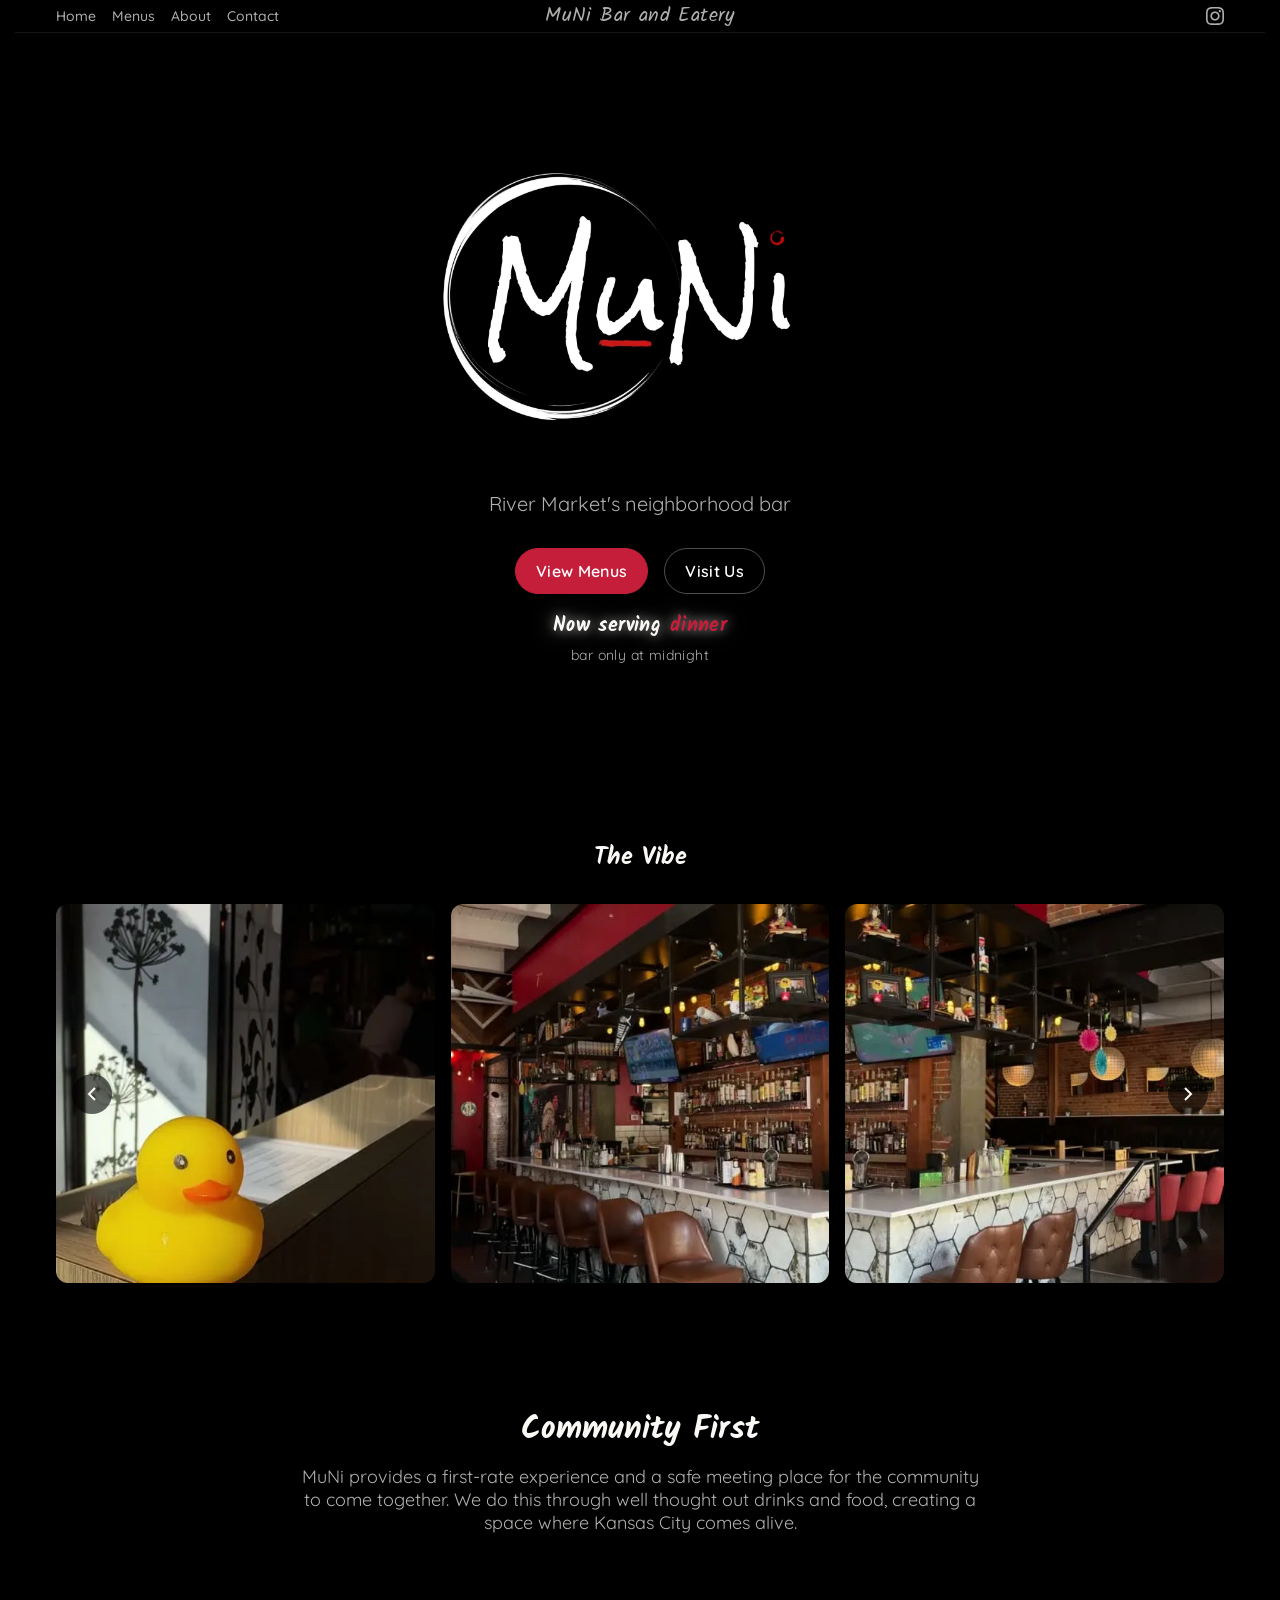
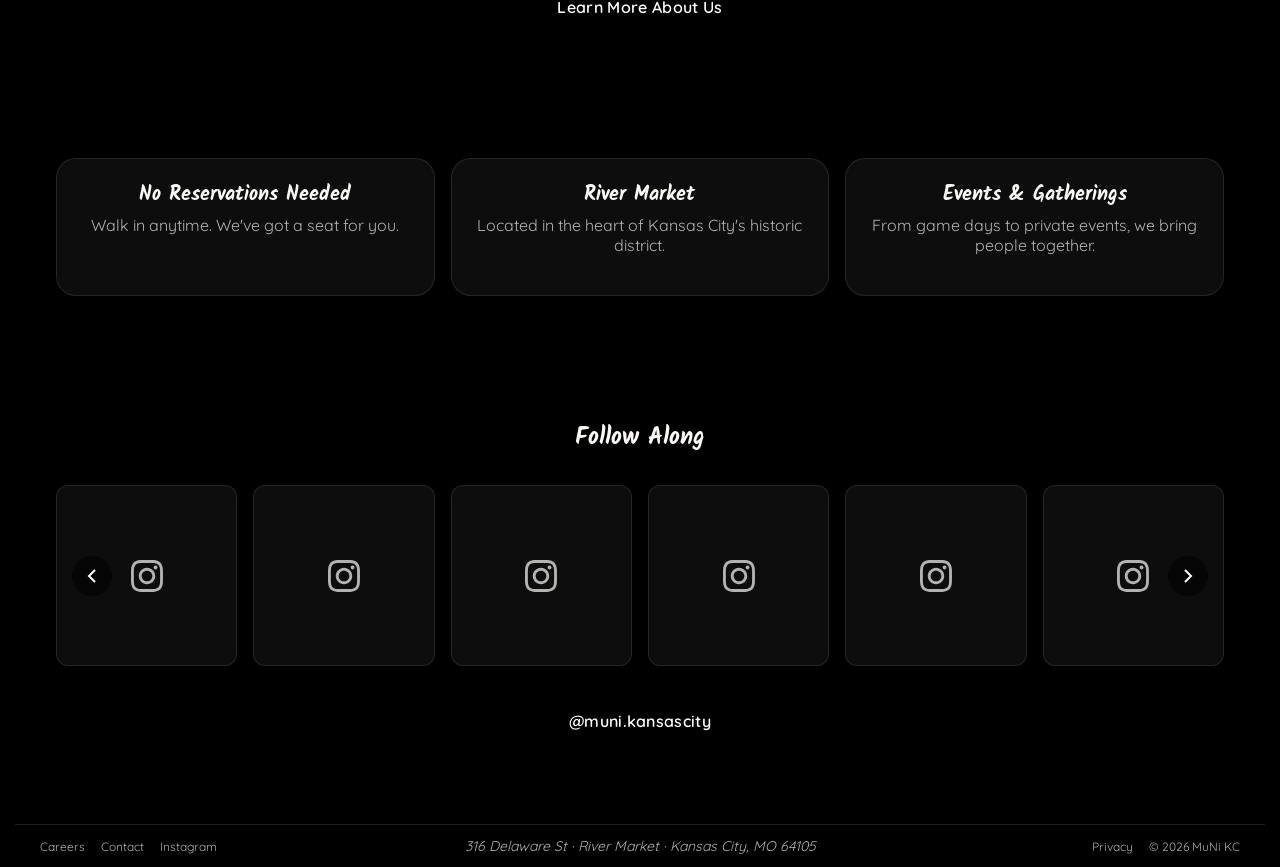
==== commit 6412d730: "Reorder carousel slides 1. muni_duck 2. bar1 3. bar2 4. pam 5. brunch 6. muni_boards 7. servicewell " ====
--- a/index.html
+++ b/index.html
@@ -124,25 +124,25 @@
           <div class="gallery-carousel">
             <div class="carousel-track">
               <div class="carousel-slide">
+                <img src="./images/carousel/muni_duck.webp" alt="MuNi KC duck mascot" loading="lazy" width="500" height="500">
+              </div>
+              <div class="carousel-slide">
+                <img src="./images/carousel/bar1.webp" alt="Bar atmosphere at MuNi KC" loading="lazy" width="500" height="500">
+              </div>
+              <div class="carousel-slide">
+                <img src="./images/carousel/bar2.webp" alt="Bar scene at MuNi KC" loading="lazy" width="500" height="500">
+              </div>
+              <div class="carousel-slide">
+                <img src="./images/carousel/pam.webp" alt="Team member at MuNi KC" loading="lazy" width="500" height="500">
+              </div>
+              <div class="carousel-slide">
                 <img src="./images/carousel/brunch.webp" alt="Brunch at MuNi KC" loading="lazy" width="500" height="500">
               </div>
               <div class="carousel-slide">
-                <img src="./images/carousel/bar1.webp" alt="Bar atmosphere at MuNi KC" loading="lazy" width="500" height="500">
-              </div>
-              <div class="carousel-slide">
                 <img src="./images/carousel/muni_boards.webp" alt="Charcuterie boards at MuNi KC" loading="lazy" width="500" height="500">
               </div>
               <div class="carousel-slide">
-                <img src="./images/carousel/pam.webp" alt="Team member at MuNi KC" loading="lazy" width="500" height="500">
-              </div>
-              <div class="carousel-slide">
                 <img src="./images/carousel/servicewell_vibe.webp" alt="Service well vibes at MuNi KC" loading="lazy" width="500" height="500">
-              </div>
-              <div class="carousel-slide">
-                <img src="./images/carousel/bar2.webp" alt="Bar scene at MuNi KC" loading="lazy" width="500" height="500">
-              </div>
-              <div class="carousel-slide">
-                <img src="./images/carousel/muni_duck.webp" alt="MuNi KC duck mascot" loading="lazy" width="500" height="500">
               </div>
             </div>
             <button class="carousel-btn carousel-btn-prev" aria-label="Previous slide">
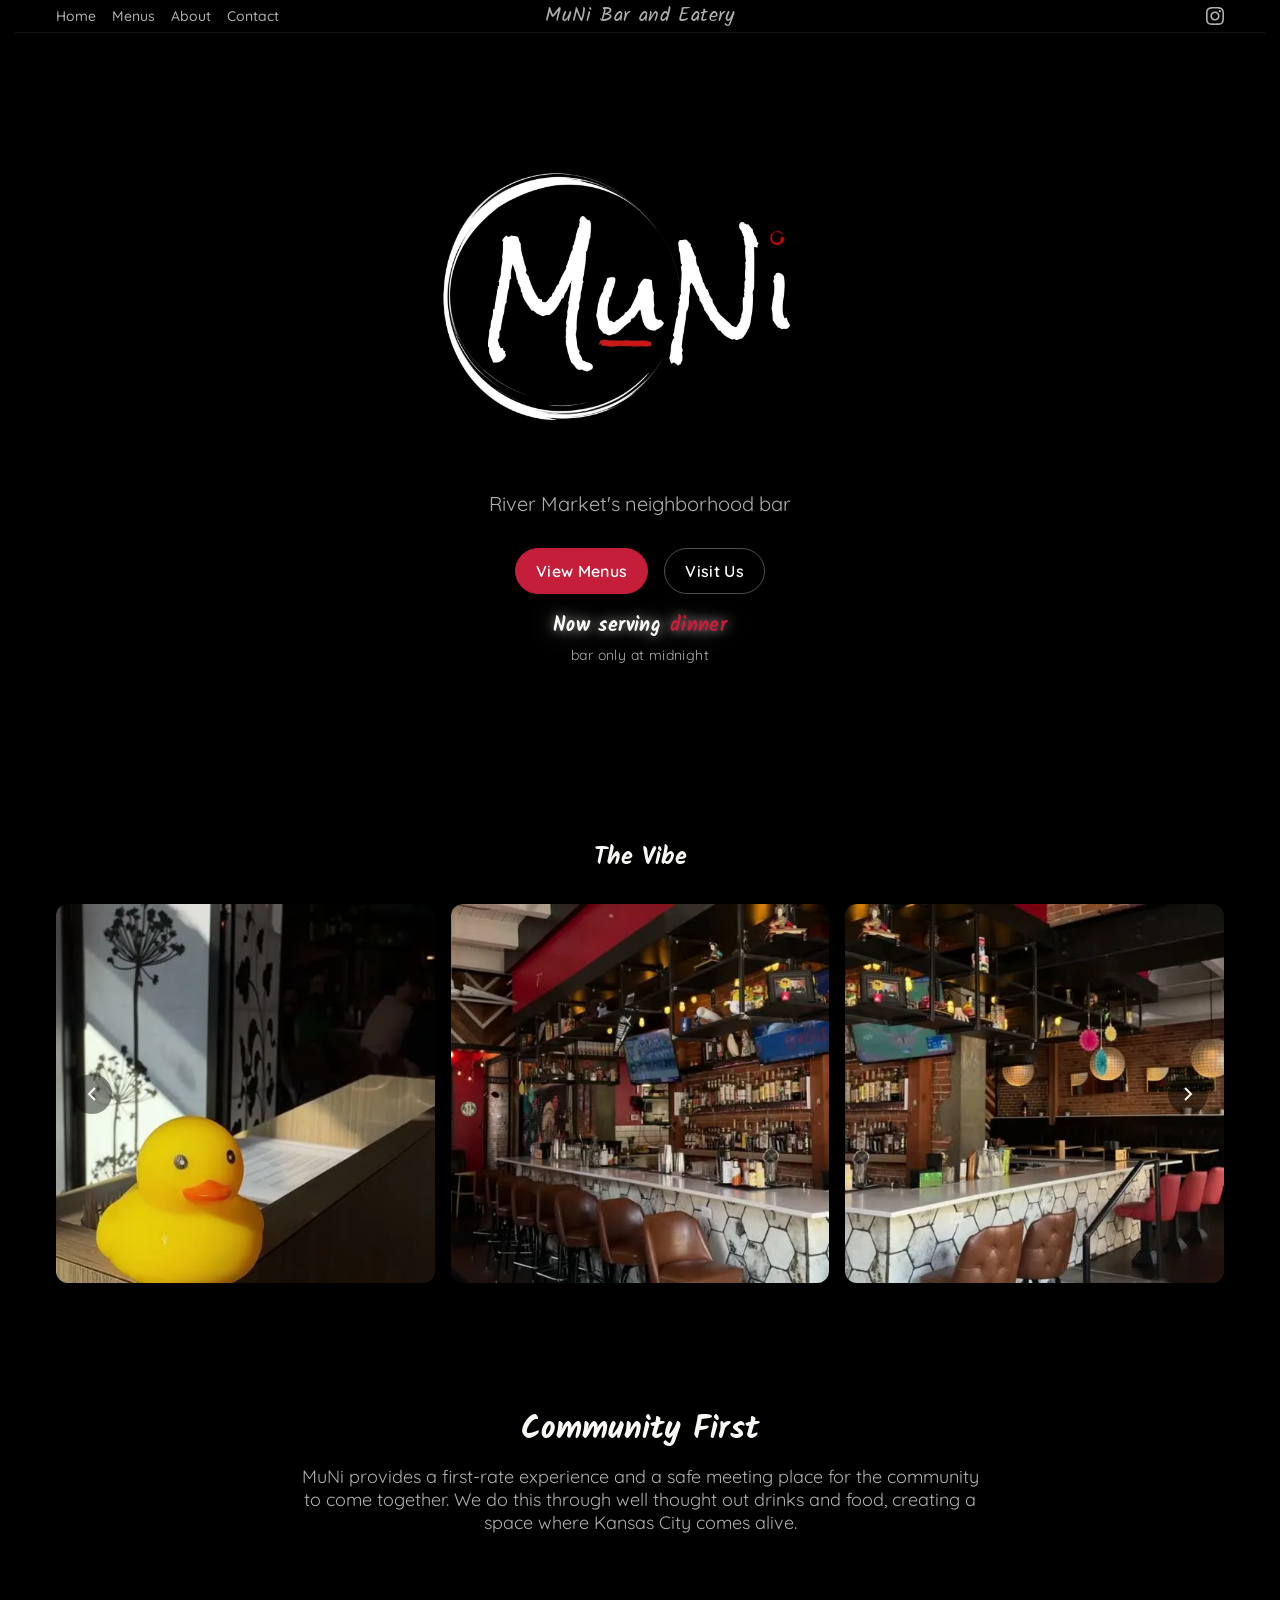
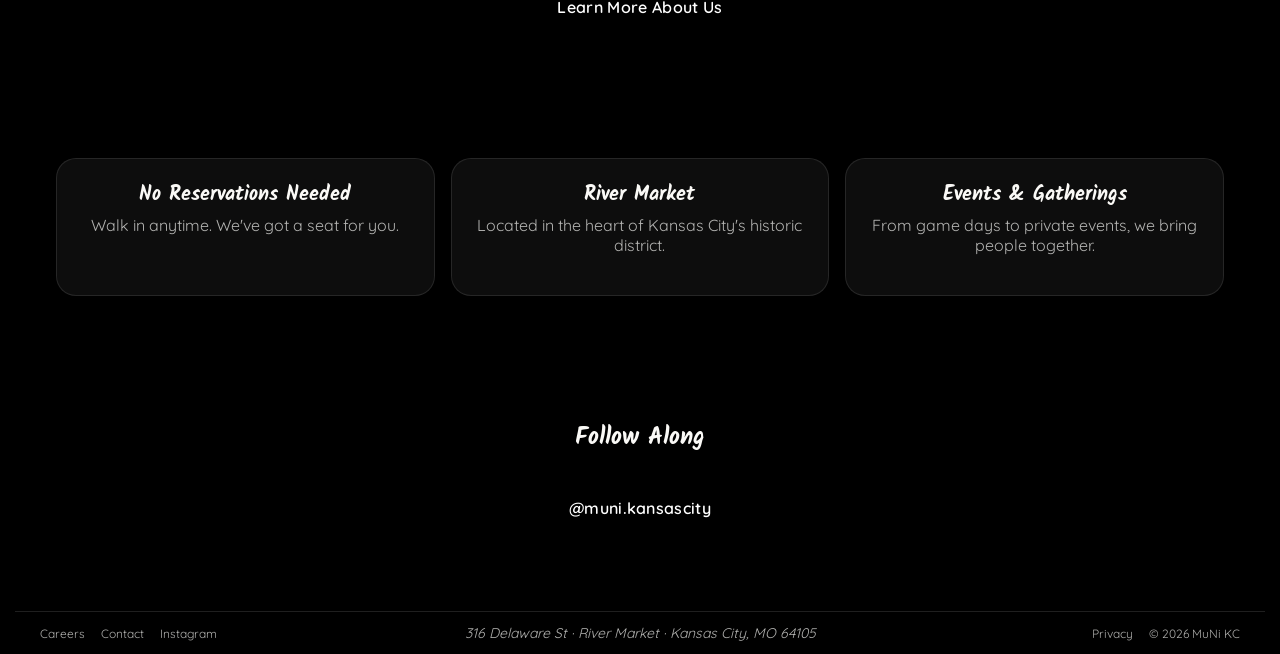
==== commit e8a9d715: "Add Behold.so Instagram feed widget - Replace placeholder carousel with auto-updating Behold widget " ====
--- a/index.html
+++ b/index.html
@@ -144,6 +144,18 @@
               <div class="carousel-slide">
                 <img src="./images/carousel/servicewell_vibe.webp" alt="Service well vibes at MuNi KC" loading="lazy" width="500" height="500">
               </div>
+              <div class="carousel-slide">
+                <img src="./images/carousel/jette_art.webp" alt="Art at MuNi KC" loading="lazy" width="500" height="500">
+              </div>
+              <div class="carousel-slide">
+                <img src="./images/carousel/muninaut.webp" alt="MuNi astronaut" loading="lazy" width="500" height="500">
+              </div>
+              <div class="carousel-slide">
+                <img src="./images/carousel/munishade.webp" alt="MuNi KC exterior" loading="lazy" width="500" height="500">
+              </div>
+              <div class="carousel-slide">
+                <img src="./images/carousel/thespot.webp" alt="The spot at MuNi KC" loading="lazy" width="500" height="500">
+              </div>
             </div>
             <button class="carousel-btn carousel-btn-prev" aria-label="Previous slide">
               <svg width="24" height="24" viewBox="0 0 24 24" fill="none" stroke="currentColor" stroke-width="2">
@@ -207,70 +219,17 @@
       </section>
 
       <!-- ================================================================
-           SOCIAL / INSTAGRAM PREVIEW SECTION
-           Placeholder for Instagram feed integration.
-           TODO: Integrate Instagram API or embed widget
-           Provides direct link to Instagram profile as fallback
+           SOCIAL / INSTAGRAM FEED SECTION
+           Auto-updating Instagram feed via Behold.so
+           Feed ID: PIJegRnPjSrIiuIi6csB (test: @mediabrilliance)
+           TODO: Replace feed-id with @muni.kansascity feed when available
            id="social" allows direct linking from other pages
            ================================================================ -->
       <section class="section" id="social">
         <div class="container">
           <h2 class="text-2xl text-center mb-lg">Follow Along</h2>
-          <div class="instagram-carousel">
-            <div class="carousel-track" data-carousel="instagram">
-              <a href="https://instagram.com/muni.kansascity" target="_blank" rel="noopener" class="carousel-slide instagram-slide" aria-label="View MuNi KC on Instagram">
-                <div class="instagram-placeholder">
-                  <svg width="32" height="32" viewBox="0 0 24 24" fill="currentColor">
-                    <path d="M12 2.163c3.204 0 3.584.012 4.85.07 3.252.148 4.771 1.691 4.919 4.919.058 1.265.069 1.645.069 4.849 0 3.205-.012 3.584-.069 4.849-.149 3.225-1.664 4.771-4.919 4.919-1.266.058-1.644.07-4.85.07-3.204 0-3.584-.012-4.849-.07-3.26-.149-4.771-1.699-4.919-4.92-.058-1.265-.07-1.644-.07-4.849 0-3.204.013-3.583.07-4.849.149-3.227 1.664-4.771 4.919-4.919 1.266-.057 1.645-.069 4.849-.069zm0-2.163c-3.259 0-3.667.014-4.947.072-4.358.2-6.78 2.618-6.98 6.98-.059 1.281-.073 1.689-.073 4.948 0 3.259.014 3.668.072 4.948.2 4.358 2.618 6.78 6.98 6.98 1.281.058 1.689.072 4.948.072 3.259 0 3.668-.014 4.948-.072 4.354-.2 6.782-2.618 6.979-6.98.059-1.28.073-1.689.073-4.948 0-3.259-.014-3.667-.072-4.947-.196-4.354-2.617-6.78-6.979-6.98-1.281-.059-1.69-.073-4.949-.073zm0 5.838c-3.403 0-6.162 2.759-6.162 6.162s2.759 6.163 6.162 6.163 6.162-2.759 6.162-6.163c0-3.403-2.759-6.162-6.162-6.162zm0 10.162c-2.209 0-4-1.79-4-4 0-2.209 1.791-4 4-4s4 1.791 4 4c0 2.21-1.791 4-4 4zm6.406-11.845c-.796 0-1.441.645-1.441 1.44s.645 1.44 1.441 1.44c.795 0 1.439-.645 1.439-1.44s-.644-1.44-1.439-1.44z"/>
-                  </svg>
-                </div>
-              </a>
-              <a href="https://instagram.com/muni.kansascity" target="_blank" rel="noopener" class="carousel-slide instagram-slide" aria-label="View MuNi KC on Instagram">
-                <div class="instagram-placeholder">
-                  <svg width="32" height="32" viewBox="0 0 24 24" fill="currentColor">
-                    <path d="M12 2.163c3.204 0 3.584.012 4.85.07 3.252.148 4.771 1.691 4.919 4.919.058 1.265.069 1.645.069 4.849 0 3.205-.012 3.584-.069 4.849-.149 3.225-1.664 4.771-4.919 4.919-1.266.058-1.644.07-4.85.07-3.204 0-3.584-.012-4.849-.07-3.26-.149-4.771-1.699-4.919-4.92-.058-1.265-.07-1.644-.07-4.849 0-3.204.013-3.583.07-4.849.149-3.227 1.664-4.771 4.919-4.919 1.266-.057 1.645-.069 4.849-.069zm0-2.163c-3.259 0-3.667.014-4.947.072-4.358.2-6.78 2.618-6.98 6.98-.059 1.281-.073 1.689-.073 4.948 0 3.259.014 3.668.072 4.948.2 4.358 2.618 6.78 6.98 6.98 1.281.058 1.689.072 4.948.072 3.259 0 3.668-.014 4.948-.072 4.354-.2 6.782-2.618 6.979-6.98.059-1.28.073-1.689.073-4.948 0-3.259-.014-3.667-.072-4.947-.196-4.354-2.617-6.78-6.979-6.98-1.281-.059-1.69-.073-4.949-.073zm0 5.838c-3.403 0-6.162 2.759-6.162 6.162s2.759 6.163 6.162 6.163 6.162-2.759 6.162-6.163c0-3.403-2.759-6.162-6.162-6.162zm0 10.162c-2.209 0-4-1.79-4-4 0-2.209 1.791-4 4-4s4 1.791 4 4c0 2.21-1.791 4-4 4zm6.406-11.845c-.796 0-1.441.645-1.441 1.44s.645 1.44 1.441 1.44c.795 0 1.439-.645 1.439-1.44s-.644-1.44-1.439-1.44z"/>
-                  </svg>
-                </div>
-              </a>
-              <a href="https://instagram.com/muni.kansascity" target="_blank" rel="noopener" class="carousel-slide instagram-slide" aria-label="View MuNi KC on Instagram">
-                <div class="instagram-placeholder">
-                  <svg width="32" height="32" viewBox="0 0 24 24" fill="currentColor">
-                    <path d="M12 2.163c3.204 0 3.584.012 4.85.07 3.252.148 4.771 1.691 4.919 4.919.058 1.265.069 1.645.069 4.849 0 3.205-.012 3.584-.069 4.849-.149 3.225-1.664 4.771-4.919 4.919-1.266.058-1.644.07-4.85.07-3.204 0-3.584-.012-4.849-.07-3.26-.149-4.771-1.699-4.919-4.92-.058-1.265-.07-1.644-.07-4.849 0-3.204.013-3.583.07-4.849.149-3.227 1.664-4.771 4.919-4.919 1.266-.057 1.645-.069 4.849-.069zm0-2.163c-3.259 0-3.667.014-4.947.072-4.358.2-6.78 2.618-6.98 6.98-.059 1.281-.073 1.689-.073 4.948 0 3.259.014 3.668.072 4.948.2 4.358 2.618 6.78 6.98 6.98 1.281.058 1.689.072 4.948.072 3.259 0 3.668-.014 4.948-.072 4.354-.2 6.782-2.618 6.979-6.98.059-1.28.073-1.689.073-4.948 0-3.259-.014-3.667-.072-4.947-.196-4.354-2.617-6.78-6.979-6.98-1.281-.059-1.69-.073-4.949-.073zm0 5.838c-3.403 0-6.162 2.759-6.162 6.162s2.759 6.163 6.162 6.163 6.162-2.759 6.162-6.163c0-3.403-2.759-6.162-6.162-6.162zm0 10.162c-2.209 0-4-1.79-4-4 0-2.209 1.791-4 4-4s4 1.791 4 4c0 2.21-1.791 4-4 4zm6.406-11.845c-.796 0-1.441.645-1.441 1.44s.645 1.44 1.441 1.44c.795 0 1.439-.645 1.439-1.44s-.644-1.44-1.439-1.44z"/>
-                  </svg>
-                </div>
-              </a>
-              <a href="https://instagram.com/muni.kansascity" target="_blank" rel="noopener" class="carousel-slide instagram-slide" aria-label="View MuNi KC on Instagram">
-                <div class="instagram-placeholder">
-                  <svg width="32" height="32" viewBox="0 0 24 24" fill="currentColor">
-                    <path d="M12 2.163c3.204 0 3.584.012 4.85.07 3.252.148 4.771 1.691 4.919 4.919.058 1.265.069 1.645.069 4.849 0 3.205-.012 3.584-.069 4.849-.149 3.225-1.664 4.771-4.919 4.919-1.266.058-1.644.07-4.85.07-3.204 0-3.584-.012-4.849-.07-3.26-.149-4.771-1.699-4.919-4.92-.058-1.265-.07-1.644-.07-4.849 0-3.204.013-3.583.07-4.849.149-3.227 1.664-4.771 4.919-4.919 1.266-.057 1.645-.069 4.849-.069zm0-2.163c-3.259 0-3.667.014-4.947.072-4.358.2-6.78 2.618-6.98 6.98-.059 1.281-.073 1.689-.073 4.948 0 3.259.014 3.668.072 4.948.2 4.358 2.618 6.78 6.98 6.98 1.281.058 1.689.072 4.948.072 3.259 0 3.668-.014 4.948-.072 4.354-.2 6.782-2.618 6.979-6.98.059-1.28.073-1.689.073-4.948 0-3.259-.014-3.667-.072-4.947-.196-4.354-2.617-6.78-6.979-6.98-1.281-.059-1.69-.073-4.949-.073zm0 5.838c-3.403 0-6.162 2.759-6.162 6.162s2.759 6.163 6.162 6.163 6.162-2.759 6.162-6.163c0-3.403-2.759-6.162-6.162-6.162zm0 10.162c-2.209 0-4-1.79-4-4 0-2.209 1.791-4 4-4s4 1.791 4 4c0 2.21-1.791 4-4 4zm6.406-11.845c-.796 0-1.441.645-1.441 1.44s.645 1.44 1.441 1.44c.795 0 1.439-.645 1.439-1.44s-.644-1.44-1.439-1.44z"/>
-                  </svg>
-                </div>
-              </a>
-              <a href="https://instagram.com/muni.kansascity" target="_blank" rel="noopener" class="carousel-slide instagram-slide" aria-label="View MuNi KC on Instagram">
-                <div class="instagram-placeholder">
-                  <svg width="32" height="32" viewBox="0 0 24 24" fill="currentColor">
-                    <path d="M12 2.163c3.204 0 3.584.012 4.85.07 3.252.148 4.771 1.691 4.919 4.919.058 1.265.069 1.645.069 4.849 0 3.205-.012 3.584-.069 4.849-.149 3.225-1.664 4.771-4.919 4.919-1.266.058-1.644.07-4.85.07-3.204 0-3.584-.012-4.849-.07-3.26-.149-4.771-1.699-4.919-4.92-.058-1.265-.07-1.644-.07-4.849 0-3.204.013-3.583.07-4.849.149-3.227 1.664-4.771 4.919-4.919 1.266-.057 1.645-.069 4.849-.069zm0-2.163c-3.259 0-3.667.014-4.947.072-4.358.2-6.78 2.618-6.98 6.98-.059 1.281-.073 1.689-.073 4.948 0 3.259.014 3.668.072 4.948.2 4.358 2.618 6.78 6.98 6.98 1.281.058 1.689.072 4.948.072 3.259 0 3.668-.014 4.948-.072 4.354-.2 6.782-2.618 6.979-6.98.059-1.28.073-1.689.073-4.948 0-3.259-.014-3.667-.072-4.947-.196-4.354-2.617-6.78-6.979-6.98-1.281-.059-1.69-.073-4.949-.073zm0 5.838c-3.403 0-6.162 2.759-6.162 6.162s2.759 6.163 6.162 6.163 6.162-2.759 6.162-6.163c0-3.403-2.759-6.162-6.162-6.162zm0 10.162c-2.209 0-4-1.79-4-4 0-2.209 1.791-4 4-4s4 1.791 4 4c0 2.21-1.791 4-4 4zm6.406-11.845c-.796 0-1.441.645-1.441 1.44s.645 1.44 1.441 1.44c.795 0 1.439-.645 1.439-1.44s-.644-1.44-1.439-1.44z"/>
-                  </svg>
-                </div>
-              </a>
-              <a href="https://instagram.com/muni.kansascity" target="_blank" rel="noopener" class="carousel-slide instagram-slide" aria-label="View MuNi KC on Instagram">
-                <div class="instagram-placeholder">
-                  <svg width="32" height="32" viewBox="0 0 24 24" fill="currentColor">
-                    <path d="M12 2.163c3.204 0 3.584.012 4.85.07 3.252.148 4.771 1.691 4.919 4.919.058 1.265.069 1.645.069 4.849 0 3.205-.012 3.584-.069 4.849-.149 3.225-1.664 4.771-4.919 4.919-1.266.058-1.644.07-4.85.07-3.204 0-3.584-.012-4.849-.07-3.26-.149-4.771-1.699-4.919-4.92-.058-1.265-.07-1.644-.07-4.849 0-3.204.013-3.583.07-4.849.149-3.227 1.664-4.771 4.919-4.919 1.266-.057 1.645-.069 4.849-.069zm0-2.163c-3.259 0-3.667.014-4.947.072-4.358.2-6.78 2.618-6.98 6.98-.059 1.281-.073 1.689-.073 4.948 0 3.259.014 3.668.072 4.948.2 4.358 2.618 6.78 6.98 6.98 1.281.058 1.689.072 4.948.072 3.259 0 3.668-.014 4.948-.072 4.354-.2 6.782-2.618 6.979-6.98.059-1.28.073-1.689.073-4.948 0-3.259-.014-3.667-.072-4.947-.196-4.354-2.617-6.78-6.979-6.98-1.281-.059-1.69-.073-4.949-.073zm0 5.838c-3.403 0-6.162 2.759-6.162 6.162s2.759 6.163 6.162 6.163 6.162-2.759 6.162-6.163c0-3.403-2.759-6.162-6.162-6.162zm0 10.162c-2.209 0-4-1.79-4-4 0-2.209 1.791-4 4-4s4 1.791 4 4c0 2.21-1.791 4-4 4zm6.406-11.845c-.796 0-1.441.645-1.441 1.44s.645 1.44 1.441 1.44c.795 0 1.439-.645 1.439-1.44s-.644-1.44-1.439-1.44z"/>
-                  </svg>
-                </div>
-              </a>
-            </div>
-            <button class="carousel-btn carousel-btn-prev" data-carousel="instagram" aria-label="Previous slide">
-              <svg width="24" height="24" viewBox="0 0 24 24" fill="none" stroke="currentColor" stroke-width="2">
-                <path d="M15 18l-6-6 6-6"/>
-              </svg>
-            </button>
-            <button class="carousel-btn carousel-btn-next" data-carousel="instagram" aria-label="Next slide">
-              <svg width="24" height="24" viewBox="0 0 24 24" fill="none" stroke="currentColor" stroke-width="2">
-                <path d="M9 18l6-6-6-6"/>
-              </svg>
-            </button>
+          <div class="instagram-feed">
+            <behold-widget feed-id="PIJegRnPjSrIiuIi6csB"></behold-widget>
           </div>
           <p class="text-center mt-lg">
             <a href="https://instagram.com/muni.kansascity" target="_blank" rel="noopener" class="button button-ghost">@muni.kansascity</a>
@@ -282,6 +241,13 @@
 
     <footer id="site-footer" class="footer" role="contentinfo"></footer>
 
+    <!-- Behold Instagram Widget -->
+    <script>
+      (() => {
+        const d=document,s=d.createElement("script");s.type="module";
+        s.src="https://w.behold.so/widget.js";d.head.append(s);
+      })();
+    </script>
     <script src="./js/page-transition.min.js" defer></script>
     <script src="./js/utils.min.js" defer></script>
     <script src="./js/header.min.js" defer></script>
--- a/style.min.css
+++ b/style.min.css
@@ -1 +1 @@
-/** * ========================================================================== * MuNi KC - Main Stylesheet * ========================================================================== * @file style.css * @description Complete design system for MuNi KC website * @author mediaBrilliance digitalxtudio * @project MuNi KC Website * @version 1.1.0 * @updated 2026-03-21 * * @contents * 1) Design Tokens - CSS custom properties (colors, spacing, etc.) * 2) Reset & Guards - Box-sizing, body defaults * 3) Base Typography - Font families, headings, links * 4) Layout Primitives - Container, grid, flex utilities * 5) Site Header - Navigation, logo, mobile toggle * 6) Images - Responsive images, aspect ratios * 7) Buttons - Primary, secondary, ghost variants * 8) Forms - Inputs, labels, validation states * 9) Footer - Three-column layout * 10) Cards - Content cards with hover states * 11) Utilities - Spacing, text alignment, display helpers * 12) Gallery Carousel - Image carousel component * 13) Instagram Carousel - Social feed carousel * 14) Menu Cards - Food/drink menu item cards * 15-20) Reserved for future components * 21) Responsive Breakpoints - Mobile-first media queries * 22) Print Styles - Print-friendly overrides * * @fonts * - Kalam (headers) - Brush script matching logo * - Quicksand (body) - Geometric, rounded sans-serif * * @colors (from logo) * - Background:#000000 (pure black) * - Text:#FAF9F6 (warm off-white) * - Accent Primary:#C41E3A (crimson red) * - Accent Secondary:#8B1A2D (darker red) * - Accent Highlight:#E63950 (brighter red) * ========================================================================== */:root{--bg:#000000;--text:#FAF9F6;--muted:rgba(250,249,246,.7);--accent-primary:#C41E3A;--accent-secondary:#8B1A2D;--accent-highlight:#E63950;--accent-link:#C41E3A;--container:1200px;--header-h:48px;--radius-sm:12px;--radius-lg:20px;--shadow-soft:0 8px 20px rgba(0,0,0,.35);--t-fast:.12s;--t-base:.3s;--t-slow:.6s;--ease:cubic-bezier(.25,.8,.25,1)}*,*::before,*::after{box-sizing:border-box}html,body{height:100%}html{overflow-x:hidden;scrollbar-gutter:stable both-edges;background:#000000}body{margin:0;min-height:100vh;min-height:100dvh;display:flex;flex-direction:column;background:var(--bg);color:var(--text);font-family:'Quicksand', system-ui, -apple-system, sans-serif}.sr-only{position:absolute;width:1px;height:1px;margin:-1px;padding:0;overflow:hidden;clip:rect(0,0,0,0);white-space:nowrap;border:0}.skip-link{position:absolute;top:-40px;left:0;z-index:10000;padding:.5rem 1rem;background:var(--accent-primary);color:#fff;transition:top var(--t-base) ease}.skip-link:focus{top:0}#page-transition{position:fixed;inset:0;z-index:9999;pointer-events:none;background:radial-gradient(ellipse at center, rgba(139,26,45,0.15) 0%, var(--bg) 70%);opacity:0;transition:opacity 0.6s cubic-bezier(0.4, 0, 0.2, 1)}#page-transition.active{opacity:1}main{flex:1 0 auto;opacity:1;transform:scale(1);transition:opacity 0.5s ease-in-out, transform 0.6s cubic-bezier(0.4, 0, 0.2, 1)}html.is-entering main{opacity:0;transform:scale(1.02)}html.is-leaving main{opacity:0;transform:scale(0.98)}html.is-entering, html.is-leaving{overflow:hidden}@media (prefers-reduced-motion:reduce){#page-transition, main{transition:none}}h1,h2,h3,h4,h5,h6{margin:0 0 .5em;font-family:'Kalam', cursive;font-weight:700;line-height:1.2}p{margin:0 0 1em}small{color:var(--muted);font-size:.875rem}a{font-family:'Quicksand', system-ui, sans-serif;color:var(--accent-link);text-decoration:none;transition:color var(--t-fast) ease, text-shadow var(--t-fast) ease, filter var(--t-fast) ease}a:hover{color:var(--accent-highlight);text-shadow:0 0 8px rgba(196,30,58,0.9), 0 0 16px rgba(196,30,58,0.7), 0 0 32px rgba(196,30,58,0.5);filter:drop-shadow(0 0 6px rgba(196,30,58,0.8))}.container{max-width:var(--container);margin:0 auto;padding:0 1rem}.site-header{position:sticky;top:0;z-index:1000;height:var(--header-h);width:100%;backdrop-filter:blur(6px) saturate(140%);-webkit-backdrop-filter:blur(6px) saturate(140%);border-bottom:1px solid rgba(255,255,255,.08)}.header-grid{max-width:var(--container);margin:0 auto;padding:0 1rem;height:100%}.nav{display:grid;grid-template-columns:1fr auto 1fr;align-items:center;width:100%;height:100%}.nav-left-section{display:flex;align-items:center;gap:1rem;justify-self:start}.nav .pages, .nav .socials{display:flex;align-items:center;gap:1rem}.nav .header-title{justify-self:center}.nav .header-title a{font-family:'Kalam', cursive;font-weight:400;font-size:1.25rem;letter-spacing:.02em;color:var(--muted);transition:color var(--t-fast) ease, text-shadow var(--t-fast) ease, filter var(--t-fast) ease}.nav .header-title a:hover{color:var(--text);text-shadow:0 0 8px rgba(196,30,58,0.9), 0 0 16px rgba(196,30,58,0.7), 0 0 32px rgba(196,30,58,0.5);filter:drop-shadow(0 0 6px rgba(196,30,58,0.8))}.nav .socials{justify-self:end}.nav .socials .nav-link{display:flex;align-items:center}.nav .socials .nav-link svg{transition:filter var(--t-fast) ease}.nav .socials .nav-link:hover svg{filter:drop-shadow(0 0 6px rgba(196,30,58,0.9)) drop-shadow(0 0 12px rgba(196,30,58,0.6))}.nav-link{font-size:.875rem;font-weight:500;color:var(--muted);transition:color var(--t-fast) ease, text-shadow var(--t-fast) ease, filter var(--t-fast) ease}.nav-link:hover{color:var(--text);text-shadow:0 0 8px rgba(196,30,58,0.9), 0 0 16px rgba(196,30,58,0.7), 0 0 32px rgba(196,30,58,0.5);filter:drop-shadow(0 0 6px rgba(196,30,58,0.8))}.nav-link.is-active{color:var(--accent-highlight)}.nav-toggle{display:none;appearance:none;background:transparent;border:none;padding:.5rem;cursor:pointer}.nav-toggle span{display:block;width:20px;height:2px;background:var(--text);margin:4px 0;transition:transform var(--t-fast) ease, opacity var(--t-fast) ease}.mobile-menu{display:none;position:fixed;top:var(--header-h);left:0;right:0;bottom:0;z-index:999;background:var(--bg);padding:2rem 1rem;opacity:0;transform:translateY(-10px);pointer-events:none;transition:opacity var(--t-base) ease, transform var(--t-base) ease}.mobile-menu.is-active{opacity:1;transform:translateY(0);pointer-events:auto}.mobile-menu .nav-link{display:block;padding:.75rem 0;font-size:1.125rem;border-bottom:1px solid rgba(255,255,255,.1)}.nav-left, .nav-center, .nav-right{display:flex;align-items:center;gap:1rem}.nav-center{justify-self:center}.nav-left{width:100%;justify-content:flex-start}.nav-right{width:100%;justify-content:flex-end}img{display:block;max-width:100%;height:auto}.button{appearance:none;cursor:pointer;display:inline-flex;align-items:center;justify-content:center;padding:.75rem 1.25rem;border-radius:999px;font:inherit;font-weight:600;letter-spacing:.02em;color:#fff;background:#111;border:1px solid rgba(255,255,255,.3);box-shadow:var(--shadow-soft);transition:transform var(--t-fast) ease, box-shadow var(--t-fast) ease, border-color var(--t-base) ease}.button:hover{transform:translateY(-1px);border-color:rgba(255,255,255,.6)}.button:active{transform:translateY(1px)}.button:focus-visible{outline:none;box-shadow:0 0 0 3px rgba(255,45,241,.5), var(--shadow-soft)}.button:disabled{opacity:.6;cursor:not-allowed;transform:none}.footer{margin-top:auto;padding:.75rem 1rem;font-size:.75rem;color:var(--muted);border-top:1px solid rgba(255,255,255,.12)}.footer-content{max-width:var(--container);margin:0 auto;display:grid;grid-template-columns:1fr auto 1fr;align-items:center;gap:1rem}.footer-content p{margin:0}.footer-left{display:flex;gap:1rem;justify-content:flex-start}.footer-left a{color:var(--muted);transition:color var(--t-fast) ease, text-shadow var(--t-fast) ease, filter var(--t-fast) ease}.footer-left a:hover{color:var(--text);text-shadow:0 0 8px rgba(196,30,58,0.9), 0 0 16px rgba(196,30,58,0.7), 0 0 32px rgba(196,30,58,0.5);filter:drop-shadow(0 0 6px rgba(196,30,58,0.8))}.footer-center{text-align:center;font-size:.875rem}.footer-center a{color:var(--muted);transition:color var(--t-fast) ease, text-shadow var(--t-fast) ease, filter var(--t-fast) ease}.footer-center a:hover{color:var(--text);text-shadow:0 0 8px rgba(196,30,58,0.9), 0 0 16px rgba(196,30,58,0.7), 0 0 32px rgba(196,30,58,0.5);filter:drop-shadow(0 0 6px rgba(196,30,58,0.8))}.footer-right{display:flex;gap:1rem;justify-content:flex-end;align-items:center}.footer-right a{color:var(--muted);transition:color var(--t-fast) ease, text-shadow var(--t-fast) ease, filter var(--t-fast) ease}.footer-right a:hover{color:var(--text);text-shadow:0 0 8px rgba(196,30,58,0.9), 0 0 16px rgba(196,30,58,0.7), 0 0 32px rgba(196,30,58,0.5);filter:drop-shadow(0 0 6px rgba(196,30,58,0.8))}.footer-copy{font-size:.75rem;color:var(--muted)}@media (max-width:576px){.footer-content{grid-template-columns:1fr;text-align:center;gap:.5rem}.footer-left, .footer-right{justify-content:center}}.grid{display:grid;gap:1rem}.grid-2{grid-template-columns:repeat(2, 1fr)}.grid-3{grid-template-columns:repeat(3, 1fr)}.grid-4{grid-template-columns:repeat(4, 1fr)}.grid-auto-fit{grid-template-columns:repeat(auto-fit, minmax(280px, 1fr))}.grid-auto-fill{grid-template-columns:repeat(auto-fill, minmax(280px, 1fr))}.flex{display:flex}.flex-col{flex-direction:column}.flex-wrap{flex-wrap:wrap}.flex-center{display:flex;align-items:center;justify-content:center}.items-start{align-items:flex-start}.items-center{align-items:center}.items-end{align-items:flex-end}.justify-start{justify-content:flex-start}.justify-center{justify-content:center}.justify-end{justify-content:flex-end}.justify-between{justify-content:space-between}.gap-0{gap:0}.gap-xs{gap:.25rem}.gap-sm{gap:.5rem}.gap-md{gap:1rem}.gap-lg{gap:2rem}.gap-xl{gap:4rem}.section{padding:4rem 0}.section-sm{padding:2rem 0}.section-lg{padding:6rem 0}.hero-logo{margin:0 auto 1.5rem;max-width:600px;width:100%}.hero-logo-img{width:100%;height:auto;display:block}#now-serving{font-family:'Kalam',cursive;font-size:1.25rem;font-weight:700;color:var(--text);text-shadow:0 0 12px rgba(250,249,246,.6),0 0 24px rgba(250,249,246,.4);letter-spacing:.02em}#now-serving .serving-type{color:var(--accent-primary)}#now-serving .serving-next{display:block;font-family:'Quicksand',system-ui,sans-serif;font-size:.875rem;font-weight:400;color:var(--muted);text-shadow:none;margin-top:.25rem}.container-sm{max-width:720px;margin:0 auto;padding:0 1rem}.card{background:rgba(255,255,255,.05);border:1px solid rgba(255,255,255,.1);border-radius:var(--radius-lg);padding:1.5rem;transition:border-color var(--t-base) ease, transform var(--t-fast) ease}.card:hover{border-color:rgba(255,255,255,.2)}.form-group{margin-bottom:1.25rem}.form-label{display:block;margin-bottom:.5rem;font-weight:600;font-size:.875rem;color:var(--text)}.form-input, .form-textarea, .form-select{width:100%;padding:.75rem 1rem;font:inherit;font-size:1rem;color:var(--text);background:rgba(255,255,255,.05);border:1px solid rgba(255,255,255,.2);border-radius:var(--radius-sm);transition:border-color var(--t-base) ease, box-shadow var(--t-base) ease}.form-input::placeholder, .form-textarea::placeholder{color:var(--muted)}.form-input:focus, .form-textarea:focus, .form-select:focus{outline:none;border-color:var(--accent-primary);box-shadow:0 0 0 3px rgba(0,141,218,.25)}.form-textarea{min-height:120px;resize:vertical}.form-select{appearance:none;cursor:pointer;background-image:url("data:image/svg+xml,%3Csvg xmlns='http://www.w3.org/2000/svg' width='12' height='12' fill='%23ffffff' viewBox='0 0 16 16'%3E%3Cpath d='M8 11L3 6h10l-5 5z'/%3E%3C/svg%3E");background-repeat:no-repeat;background-position:right 1rem center;padding-right:2.5rem}.button-primary{background:var(--accent-primary);border-color:var(--accent-primary)}.button-primary:hover{background:var(--accent-secondary);border-color:var(--accent-secondary)}.button-secondary{background:transparent;border-color:rgba(255,255,255,.3)}.button-secondary:hover{background:rgba(255,255,255,.1);border-color:rgba(255,255,255,.5)}.button-ghost{background:transparent;border-color:transparent;box-shadow:none}.button-ghost:hover{background:rgba(255,255,255,.1);border-color:transparent}.button-block{display:flex;width:100%}.divider{height:1px;background:rgba(255,255,255,.12);margin:2rem 0;border:none}.m-0{margin:0}.m-auto{margin:auto}.mx-auto{margin-left:auto;margin-right:auto}.my-auto{margin-top:auto;margin-bottom:auto}.mt-0{margin-top:0}.mt-xs{margin-top:.25rem}.mt-sm{margin-top:.5rem}.mt-md{margin-top:1rem}.mt-lg{margin-top:2rem}.mt-xl{margin-top:4rem}.mb-0{margin-bottom:0}.mb-xs{margin-bottom:.25rem}.mb-sm{margin-bottom:.5rem}.mb-md{margin-bottom:1rem}.mb-lg{margin-bottom:2rem}.mb-xl{margin-bottom:4rem}.ml-auto{margin-left:auto}.mr-auto{margin-right:auto}.p-0{padding:0}.p-xs{padding:.25rem}.p-sm{padding:.5rem}.p-md{padding:1rem}.p-lg{padding:2rem}.p-xl{padding:4rem}.py-xs{padding-top:.25rem;padding-bottom:.25rem}.py-sm{padding-top:.5rem;padding-bottom:.5rem}.py-md{padding-top:1rem;padding-bottom:1rem}.py-lg{padding-top:2rem;padding-bottom:2rem}.py-xl{padding-top:4rem;padding-bottom:4rem}.px-xs{padding-left:.25rem;padding-right:.25rem}.px-sm{padding-left:.5rem;padding-right:.5rem}.px-md{padding-left:1rem;padding-right:1rem}.px-lg{padding-left:2rem;padding-right:2rem}.px-xl{padding-left:4rem;padding-right:4rem}.text-left{text-align:left}.text-center{text-align:center}.text-right{text-align:right}.text-xs{font-size:.75rem}.text-sm{font-size:.875rem}.text-base{font-size:1rem}.text-lg{font-size:1.125rem}.text-xl{font-size:1.25rem}.text-2xl{font-size:1.5rem}.text-3xl{font-size:2rem}.text-4xl{font-size:2.5rem}.text-5xl{font-size:3rem}.font-light{font-weight:300}.font-normal{font-weight:400}.font-medium{font-weight:500}.font-semibold{font-weight:600}.font-bold{font-weight:700}.text-muted{color:var(--muted)}.text-primary{color:var(--accent-primary)}.text-secondary{color:var(--accent-secondary)}.text-highlight{color:var(--accent-highlight)}.leading-none{line-height:1}.leading-tight{line-height:1.25}.leading-normal{line-height:1.5}.leading-relaxed{line-height:1.75}.truncate{overflow:hidden;text-overflow:ellipsis;white-space:nowrap}.uppercase{text-transform:uppercase}.lowercase{text-transform:lowercase}.capitalize{text-transform:capitalize}.hidden{display:none}.block{display:block}.inline{display:inline}.inline-block{display:inline-block}.relative{position:relative}.absolute{position:absolute}.fixed{position:fixed}.sticky{position:sticky}.inset-0{top:0;right:0;bottom:0;left:0}.w-full{width:100%}.h-full{height:100%}.min-h-screen{min-height:100vh}.overflow-hidden{overflow:hidden}.overflow-auto{overflow:auto}.rounded{border-radius:var(--radius-sm)}.rounded-lg{border-radius:var(--radius-lg)}.rounded-full{border-radius:9999px}.rounded-none{border-radius:0}.shadow{box-shadow:var(--shadow-soft)}.shadow-none{box-shadow:none}.opacity-0{opacity:0}.opacity-50{opacity:.5}.opacity-75{opacity:.75}.opacity-100{opacity:1}.pointer-events-none{pointer-events:none}.pointer-events-auto{pointer-events:auto}.cursor-pointer{cursor:pointer}.cursor-not-allowed{cursor:not-allowed}.list-none{list-style:none;padding:0;margin:0}.list-disc{list-style:disc;padding-left:1.5rem}.list-decimal{list-style:decimal;padding-left:1.5rem}@media (max-width:1200px){.container{max-width:960px}}@media (max-width:992px){.grid-4{grid-template-columns:repeat(2, 1fr)}.hide-lg{display:none}}@media (max-width:768px){.container{max-width:100%}.grid-2, .grid-3, .grid-4{grid-template-columns:1fr}.section{padding:3rem 0}.section-lg{padding:4rem 0}.nav .pages{display:none}.nav-toggle{display:block}.mobile-menu{display:block}.hide-md{display:none}.show-md{display:block}.text-center-md{text-align:center}.flex-col-md{flex-direction:column}}@media (max-width:576px){.hide-sm{display:none}.show-sm{display:block}.p-lg{padding:1.5rem}.p-xl{padding:2rem}.text-4xl{font-size:2rem}.text-5xl{font-size:2.5rem}}.gallery-section{overflow:hidden}.gallery-carousel{position:relative;overflow:hidden}.carousel-track{display:flex;gap:1rem;transition:transform var(--t-base) var(--ease)}.carousel-slide{flex:0 0 calc(33.333% - 0.667rem);min-width:calc(33.333% - 0.667rem)}@media (max-width:768px){.carousel-slide{flex:0 0 calc(50% - 0.5rem);min-width:calc(50% - 0.5rem)}}@media (max-width:480px){.carousel-slide{flex:0 0 100%;min-width:100%}}.carousel-placeholder{aspect-ratio:4/3;background:rgba(255,255,255,.05);border:1px solid rgba(255,255,255,.1);border-radius:var(--radius-sm);display:flex;align-items:center;justify-content:center;color:var(--muted);font-size:.875rem}.carousel-slide img{width:100%;height:100%;object-fit:cover;border-radius:var(--radius-sm)}.carousel-btn{position:absolute;top:50%;transform:translateY(-50%);width:40px;height:40px;border:none;border-radius:50%;background:rgba(0,0,0,.6);color:var(--text);cursor:pointer;display:flex;align-items:center;justify-content:center;transition:background var(--t-fast) ease;z-index:10}.carousel-btn:hover{background:rgba(0,0,0,.8)}.carousel-btn-prev{left:1rem}.carousel-btn-next{right:1rem}.instagram-carousel{position:relative;overflow:hidden}.instagram-carousel .carousel-track{display:flex;gap:1rem;transition:transform var(--t-base) var(--ease)}.instagram-slide{flex:0 0 calc(16.666% - 0.833rem);min-width:calc(16.666% - 0.833rem)}@media (max-width:1024px){.instagram-slide{flex:0 0 calc(25% - 0.75rem);min-width:calc(25% - 0.75rem)}}@media (max-width:768px){.instagram-slide{flex:0 0 calc(33.333% - 0.667rem);min-width:calc(33.333% - 0.667rem)}}@media (max-width:480px){.instagram-slide{flex:0 0 calc(50% - 0.5rem);min-width:calc(50% - 0.5rem)}}.instagram-placeholder{aspect-ratio:1/1;background:rgba(255,255,255,.05);border:1px solid rgba(255,255,255,.1);border-radius:var(--radius-sm);display:flex;align-items:center;justify-content:center;color:var(--muted);transition:border-color var(--t-fast) ease, background var(--t-fast) ease}.instagram-slide:hover .instagram-placeholder{border-color:var(--accent-primary);background:rgba(196,30,58,.1)}.instagram-slide img{width:100%;height:100%;object-fit:cover;border-radius:var(--radius-sm)}.menu-grid{display:grid;grid-template-columns:repeat(auto-fill, minmax(280px, 1fr));gap:1.5rem}.menu-card{background:rgba(255,255,255,.03);border:1px solid rgba(255,255,255,.08);border-radius:var(--radius-sm);overflow:hidden;transition:border-color var(--t-fast) ease, transform var(--t-fast) ease}.menu-card:hover{border-color:var(--accent-primary);transform:translateY(-2px)}/* * Menu Card Image * Uses SVG placeholder images as backgrounds (contain for full visibility) * Images:cocktail-*.svg, plate-*.svg in /images/ * Hides text span when background-image is present */ .menu-card-image{aspect-ratio:16/10;background-color:#0D0D0D;background-size:contain;background-position:center;background-repeat:no-repeat;display:flex;align-items:center;justify-content:center;color:var(--muted);font-size:.875rem;border-bottom:1px solid rgba(255,255,255,.05)}.menu-card-image[style*="background-image"] span{display:none}.menu-card-image img{width:100%;height:100%;object-fit:cover}.menu-card-content{padding:1rem}.menu-card-title{font-family:'Kalam', cursive;font-size:1.125rem;font-weight:700;margin:0 0 .25rem;line-height:1.3}.menu-card-desc{font-size:.875rem;color:var(--muted);margin:0 0 .75rem;line-height:1.4}.menu-card-price{font-family:'Kalam', cursive;font-size:1rem;font-weight:700;color:var(--accent-primary)}.menu-card .tag{display:inline-block;font-size:.625rem;font-weight:600;text-transform:uppercase;letter-spacing:.05em;padding:.125rem .375rem;background:rgba(255,255,255,.1);border-radius:4px;margin-left:.25rem;vertical-align:middle}@media (max-width:480px){.menu-grid{grid-template-columns:1fr}}.back-to-top{appearance:none;cursor:pointer;font:inherit;position:fixed;bottom:2rem;right:2rem;width:44px;height:44px;display:flex;align-items:center;justify-content:center;background:rgba(0,0,0,.7);border:1px solid rgba(255,255,255,.15);border-radius:50%;color:var(--muted);opacity:0;visibility:hidden;transform:translateY(1rem);transition:opacity var(--t-base) ease, visibility var(--t-base) ease, transform var(--t-base) ease, color var(--t-fast) ease, border-color var(--t-fast) ease, filter var(--t-fast) ease;z-index:100}.back-to-top.is-visible{opacity:1;visibility:visible;transform:translateY(0)}.back-to-top:hover{color:var(--accent-highlight);border-color:rgba(196,30,58,.5);text-shadow:0 0 8px rgba(196,30,58,0.9), 0 0 16px rgba(196,30,58,0.7);filter:drop-shadow(0 0 6px rgba(196,30,58,0.8))}.back-to-top svg{transition:filter var(--t-fast) ease}.back-to-top:hover svg{filter:drop-shadow(0 0 4px rgba(196,30,58,0.9))}@media (max-width:576px){.back-to-top{bottom:1rem;right:1rem;width:40px;height:40px}}@media print{*{background:transparent !important;color:#000 !important;box-shadow:none !important}.site-header, .footer, #page-transition, .skip-link, .button{display:none !important}a{text-decoration:underline}.container{max-width:100%}}+:root{--bg:#000000;--text:#FAF9F6;--muted:rgba(250,249,246,.7);--accent-primary:#C41E3A;--accent-secondary:#8B1A2D;--accent-highlight:#E63950;--accent-link:#C41E3A;--container:1200px;--header-h:48px;--radius-sm:12px;--radius-lg:20px;--shadow-soft:0 8px 20px rgba(0,0,0,.35);--t-fast:.12s;--t-base:.3s;--t-slow:.6s;--ease:cubic-bezier(.25,.8,.25,1)}*,::after,::before{box-sizing:border-box}body,html{height:100%}html{overflow-x:hidden;scrollbar-gutter:stable both-edges;background:#000}body{margin:0;min-height:100vh;min-height:100dvh;display:flex;flex-direction:column;background:var(--bg);color:var(--text);font-family:Quicksand,system-ui,-apple-system,sans-serif}.sr-only{position:absolute;width:1px;height:1px;margin:-1px;padding:0;overflow:hidden;clip:rect(0,0,0,0);white-space:nowrap;border:0}.skip-link{position:absolute;top:-40px;left:0;z-index:10000;padding:.5rem 1rem;background:var(--accent-primary);color:#fff;transition:top var(--t-base) ease}.skip-link:focus{top:0}#page-transition{position:fixed;inset:0;z-index:9999;pointer-events:none;background:radial-gradient(ellipse at center,rgba(139,26,45,.15) 0,var(--bg) 70%);opacity:0;transition:opacity .6s cubic-bezier(.4, 0, .2, 1)}#page-transition.active{opacity:1}main{flex:1 0 auto;opacity:1;transform:scale(1);transition:opacity .5s ease-in-out,transform .6s cubic-bezier(.4, 0, .2, 1)}html.is-entering main{opacity:0;transform:scale(1.02)}html.is-leaving main{opacity:0;transform:scale(.98)}html.is-entering,html.is-leaving{overflow:hidden}@media (prefers-reduced-motion:reduce){#page-transition,main{transition:none}}h1,h2,h3,h4,h5,h6{margin:0 0 .5em;font-family:Kalam,cursive;font-weight:700;line-height:1.2}p{margin:0 0 1em}small{color:var(--muted);font-size:.875rem}a{font-family:Quicksand,system-ui,sans-serif;color:var(--accent-link);text-decoration:none;transition:color var(--t-fast) ease,text-shadow var(--t-fast) ease,filter var(--t-fast) ease}a:hover{color:var(--accent-highlight);text-shadow:0 0 8px rgba(196,30,58,.9),0 0 16px rgba(196,30,58,.7),0 0 32px rgba(196,30,58,.5);filter:drop-shadow(0 0 6px rgba(196,30,58,.8))}.container{max-width:var(--container);margin:0 auto;padding:0 1rem}.site-header{position:sticky;top:0;z-index:1000;height:var(--header-h);width:100%;backdrop-filter:blur(6px) saturate(140%);-webkit-backdrop-filter:blur(6px) saturate(140%);border-bottom:1px solid rgba(255,255,255,.08)}.header-grid{max-width:var(--container);margin:0 auto;padding:0 1rem;height:100%}.nav{display:grid;grid-template-columns:1fr auto 1fr;align-items:center;width:100%;height:100%}.nav-left-section{display:flex;align-items:center;gap:1rem;justify-self:start}.nav .pages,.nav .socials{display:flex;align-items:center;gap:1rem}.nav .header-title{justify-self:center}.nav .header-title a{font-family:Kalam,cursive;font-weight:400;font-size:1.25rem;letter-spacing:.02em;color:var(--muted);transition:color var(--t-fast) ease,text-shadow var(--t-fast) ease,filter var(--t-fast) ease}.nav .header-title a:hover{color:var(--text);text-shadow:0 0 8px rgba(196,30,58,.9),0 0 16px rgba(196,30,58,.7),0 0 32px rgba(196,30,58,.5);filter:drop-shadow(0 0 6px rgba(196,30,58,.8))}.nav .socials{justify-self:end}.nav .socials .nav-link{display:flex;align-items:center}.nav .socials .nav-link svg{transition:filter var(--t-fast) ease}.nav .socials .nav-link:hover svg{filter:drop-shadow(0 0 6px rgba(196,30,58,.9)) drop-shadow(0 0 12px rgba(196,30,58,.6))}.nav-link{font-size:.875rem;font-weight:500;color:var(--muted);transition:color var(--t-fast) ease,text-shadow var(--t-fast) ease,filter var(--t-fast) ease}.nav-link:hover{color:var(--text);text-shadow:0 0 8px rgba(196,30,58,.9),0 0 16px rgba(196,30,58,.7),0 0 32px rgba(196,30,58,.5);filter:drop-shadow(0 0 6px rgba(196,30,58,.8))}.nav-link.is-active{color:var(--accent-highlight)}.nav-toggle{display:none;appearance:none;background:0 0;border:none;padding:.5rem;cursor:pointer}.nav-toggle span{display:block;width:20px;height:2px;background:var(--text);margin:4px 0;transition:transform var(--t-fast) ease,opacity var(--t-fast) ease}.mobile-menu{display:none;position:fixed;top:var(--header-h);left:0;right:0;bottom:0;z-index:999;background:var(--bg);padding:2rem 1rem;opacity:0;transform:translateY(-10px);pointer-events:none;transition:opacity var(--t-base) ease,transform var(--t-base) ease}.mobile-menu.is-active{opacity:1;transform:translateY(0);pointer-events:auto}.mobile-menu .nav-link{display:block;padding:.75rem 0;font-size:1.125rem;border-bottom:1px solid rgba(255,255,255,.1)}.nav-center,.nav-left,.nav-right{display:flex;align-items:center;gap:1rem}.nav-center{justify-self:center}.nav-left{width:100%;justify-content:flex-start}.nav-right{width:100%;justify-content:flex-end}img{display:block;max-width:100%;height:auto}.button{appearance:none;cursor:pointer;display:inline-flex;align-items:center;justify-content:center;padding:.75rem 1.25rem;border-radius:999px;font:inherit;font-weight:600;letter-spacing:.02em;color:#fff;background:#111;border:1px solid rgba(255,255,255,.3);box-shadow:var(--shadow-soft);transition:transform var(--t-fast) ease,box-shadow var(--t-fast) ease,border-color var(--t-base) ease}.button:hover{transform:translateY(-1px);border-color:rgba(255,255,255,.6)}.button:active{transform:translateY(1px)}.button:focus-visible{outline:0;box-shadow:0 0 0 3px rgba(255,45,241,.5),var(--shadow-soft)}.button:disabled{opacity:.6;cursor:not-allowed;transform:none}.footer{margin-top:auto;padding:.75rem 1rem;font-size:.75rem;color:var(--muted);border-top:1px solid rgba(255,255,255,.12)}.footer-content{max-width:var(--container);margin:0 auto;display:grid;grid-template-columns:1fr auto 1fr;align-items:center;gap:1rem}.footer-content p{margin:0}.footer-left{display:flex;gap:1rem;justify-content:flex-start}.footer-left a{color:var(--muted);transition:color var(--t-fast) ease,text-shadow var(--t-fast) ease,filter var(--t-fast) ease}.footer-left a:hover{color:var(--text);text-shadow:0 0 8px rgba(196,30,58,.9),0 0 16px rgba(196,30,58,.7),0 0 32px rgba(196,30,58,.5);filter:drop-shadow(0 0 6px rgba(196,30,58,.8))}.footer-center{text-align:center;font-size:.875rem}.footer-center a{color:var(--muted);transition:color var(--t-fast) ease,text-shadow var(--t-fast) ease,filter var(--t-fast) ease}.footer-center a:hover{color:var(--text);text-shadow:0 0 8px rgba(196,30,58,.9),0 0 16px rgba(196,30,58,.7),0 0 32px rgba(196,30,58,.5);filter:drop-shadow(0 0 6px rgba(196,30,58,.8))}.footer-right{display:flex;gap:1rem;justify-content:flex-end;align-items:center}.footer-right a{color:var(--muted);transition:color var(--t-fast) ease,text-shadow var(--t-fast) ease,filter var(--t-fast) ease}.footer-right a:hover{color:var(--text);text-shadow:0 0 8px rgba(196,30,58,.9),0 0 16px rgba(196,30,58,.7),0 0 32px rgba(196,30,58,.5);filter:drop-shadow(0 0 6px rgba(196,30,58,.8))}.footer-copy{font-size:.75rem;color:var(--muted)}@media (max-width:576px){.footer-content{grid-template-columns:1fr;text-align:center;gap:.5rem}.footer-left,.footer-right{justify-content:center}}.grid{display:grid;gap:1rem}.grid-2{grid-template-columns:repeat(2,1fr)}.grid-3{grid-template-columns:repeat(3,1fr)}.grid-4{grid-template-columns:repeat(4,1fr)}.grid-auto-fit{grid-template-columns:repeat(auto-fit,minmax(280px,1fr))}.grid-auto-fill{grid-template-columns:repeat(auto-fill,minmax(280px,1fr))}.flex{display:flex}.flex-col{flex-direction:column}.flex-wrap{flex-wrap:wrap}.flex-center{display:flex;align-items:center;justify-content:center}.items-start{align-items:flex-start}.items-center{align-items:center}.items-end{align-items:flex-end}.justify-start{justify-content:flex-start}.justify-center{justify-content:center}.justify-end{justify-content:flex-end}.justify-between{justify-content:space-between}.gap-0{gap:0}.gap-xs{gap:.25rem}.gap-sm{gap:.5rem}.gap-md{gap:1rem}.gap-lg{gap:2rem}.gap-xl{gap:4rem}.section{padding:4rem 0}.section-sm{padding:2rem 0}.section-lg{padding:6rem 0}.hero-logo{margin:0 auto 1.5rem;max-width:600px;width:100%}.hero-logo-img{width:100%;height:auto;display:block}#now-serving{font-family:Kalam,cursive;font-size:1.25rem;font-weight:700;color:var(--text);text-shadow:0 0 12px rgba(250,249,246,.6),0 0 24px rgba(250,249,246,.4);letter-spacing:.02em}#now-serving .serving-type{color:var(--accent-primary)}#now-serving .serving-next{display:block;font-family:Quicksand,system-ui,sans-serif;font-size:.875rem;font-weight:400;color:var(--muted);text-shadow:none;margin-top:.25rem}.container-sm{max-width:720px;margin:0 auto;padding:0 1rem}.card{background:rgba(255,255,255,.05);border:1px solid rgba(255,255,255,.1);border-radius:var(--radius-lg);padding:1.5rem;transition:border-color var(--t-base) ease,transform var(--t-fast) ease}.card:hover{border-color:rgba(255,255,255,.2)}.form-group{margin-bottom:1.25rem}.form-label{display:block;margin-bottom:.5rem;font-weight:600;font-size:.875rem;color:var(--text)}.form-input,.form-select,.form-textarea{width:100%;padding:.75rem 1rem;font:inherit;font-size:1rem;color:var(--text);background:rgba(255,255,255,.05);border:1px solid rgba(255,255,255,.2);border-radius:var(--radius-sm);transition:border-color var(--t-base) ease,box-shadow var(--t-base) ease}.form-input::placeholder,.form-textarea::placeholder{color:var(--muted)}.form-input:focus,.form-select:focus,.form-textarea:focus{outline:0;border-color:var(--accent-primary);box-shadow:0 0 0 3px rgba(0,141,218,.25)}.form-textarea{min-height:120px;resize:vertical}.form-select{appearance:none;cursor:pointer;background-image:url("data:image/svg+xml,%3Csvg xmlns='http://www.w3.org/2000/svg' width='12' height='12' fill='%23ffffff' viewBox='0 0 16 16'%3E%3Cpath d='M8 11L3 6h10l-5 5z'/%3E%3C/svg%3E");background-repeat:no-repeat;background-position:right 1rem center;padding-right:2.5rem}.button-primary{background:var(--accent-primary);border-color:var(--accent-primary)}.button-primary:hover{background:var(--accent-secondary);border-color:var(--accent-secondary)}.button-secondary{background:0 0;border-color:rgba(255,255,255,.3)}.button-secondary:hover{background:rgba(255,255,255,.1);border-color:rgba(255,255,255,.5)}.button-ghost{background:0 0;border-color:transparent;box-shadow:none}.button-ghost:hover{background:rgba(255,255,255,.1);border-color:transparent}.button-block{display:flex;width:100%}.divider{height:1px;background:rgba(255,255,255,.12);margin:2rem 0;border:none}.m-0{margin:0}.m-auto{margin:auto}.mx-auto{margin-left:auto;margin-right:auto}.my-auto{margin-top:auto;margin-bottom:auto}.mt-0{margin-top:0}.mt-xs{margin-top:.25rem}.mt-sm{margin-top:.5rem}.mt-md{margin-top:1rem}.mt-lg{margin-top:2rem}.mt-xl{margin-top:4rem}.mb-0{margin-bottom:0}.mb-xs{margin-bottom:.25rem}.mb-sm{margin-bottom:.5rem}.mb-md{margin-bottom:1rem}.mb-lg{margin-bottom:2rem}.mb-xl{margin-bottom:4rem}.ml-auto{margin-left:auto}.mr-auto{margin-right:auto}.p-0{padding:0}.p-xs{padding:.25rem}.p-sm{padding:.5rem}.p-md{padding:1rem}.p-lg{padding:2rem}.p-xl{padding:4rem}.py-xs{padding-top:.25rem;padding-bottom:.25rem}.py-sm{padding-top:.5rem;padding-bottom:.5rem}.py-md{padding-top:1rem;padding-bottom:1rem}.py-lg{padding-top:2rem;padding-bottom:2rem}.py-xl{padding-top:4rem;padding-bottom:4rem}.px-xs{padding-left:.25rem;padding-right:.25rem}.px-sm{padding-left:.5rem;padding-right:.5rem}.px-md{padding-left:1rem;padding-right:1rem}.px-lg{padding-left:2rem;padding-right:2rem}.px-xl{padding-left:4rem;padding-right:4rem}.text-left{text-align:left}.text-center{text-align:center}.text-right{text-align:right}.text-xs{font-size:.75rem}.text-sm{font-size:.875rem}.text-base{font-size:1rem}.text-lg{font-size:1.125rem}.text-xl{font-size:1.25rem}.text-2xl{font-size:1.5rem}.text-3xl{font-size:2rem}.text-4xl{font-size:2.5rem}.text-5xl{font-size:3rem}.font-light{font-weight:300}.font-normal{font-weight:400}.font-medium{font-weight:500}.font-semibold{font-weight:600}.font-bold{font-weight:700}.text-muted{color:var(--muted)}.text-primary{color:var(--accent-primary)}.text-secondary{color:var(--accent-secondary)}.text-highlight{color:var(--accent-highlight)}.leading-none{line-height:1}.leading-tight{line-height:1.25}.leading-normal{line-height:1.5}.leading-relaxed{line-height:1.75}.truncate{overflow:hidden;text-overflow:ellipsis;white-space:nowrap}.uppercase{text-transform:uppercase}.lowercase{text-transform:lowercase}.capitalize{text-transform:capitalize}.hidden{display:none}.block{display:block}.inline{display:inline}.inline-block{display:inline-block}.relative{position:relative}.absolute{position:absolute}.fixed{position:fixed}.sticky{position:sticky}.inset-0{top:0;right:0;bottom:0;left:0}.w-full{width:100%}.h-full{height:100%}.min-h-screen{min-height:100vh}.overflow-hidden{overflow:hidden}.overflow-auto{overflow:auto}.rounded{border-radius:var(--radius-sm)}.rounded-lg{border-radius:var(--radius-lg)}.rounded-full{border-radius:9999px}.rounded-none{border-radius:0}.shadow{box-shadow:var(--shadow-soft)}.shadow-none{box-shadow:none}.opacity-0{opacity:0}.opacity-50{opacity:.5}.opacity-75{opacity:.75}.opacity-100{opacity:1}.pointer-events-none{pointer-events:none}.pointer-events-auto{pointer-events:auto}.cursor-pointer{cursor:pointer}.cursor-not-allowed{cursor:not-allowed}.list-none{list-style:none;padding:0;margin:0}.list-disc{list-style:disc;padding-left:1.5rem}.list-decimal{list-style:decimal;padding-left:1.5rem}@media (max-width:1200px){.container{max-width:960px}}@media (max-width:992px){.grid-4{grid-template-columns:repeat(2,1fr)}.hide-lg{display:none}}@media (max-width:768px){.container{max-width:100%}.grid-2,.grid-3,.grid-4{grid-template-columns:1fr}.section{padding:3rem 0}.section-lg{padding:4rem 0}.nav .pages{display:none}.nav-toggle{display:block}.mobile-menu{display:block}.hide-md{display:none}.show-md{display:block}.text-center-md{text-align:center}.flex-col-md{flex-direction:column}}@media (max-width:576px){.hide-sm{display:none}.show-sm{display:block}.p-lg{padding:1.5rem}.p-xl{padding:2rem}.text-4xl{font-size:2rem}.text-5xl{font-size:2.5rem}}.gallery-section{overflow:hidden}.gallery-carousel{position:relative;overflow:hidden;touch-action:pan-y}.carousel-track{display:flex;gap:1rem;transition:transform var(--t-base) var(--ease);pointer-events:none}.carousel-slide{flex:0 0 calc(33.333% - 0.667rem);min-width:calc(33.333% - .667rem)}@media (max-width:768px){.carousel-slide{flex:0 0 calc(50% - 0.5rem);min-width:calc(50% - .5rem)}}@media (max-width:480px){.carousel-slide{flex:0 0 100%;min-width:100%}}.carousel-placeholder{aspect-ratio:4/3;background:rgba(255,255,255,.05);border:1px solid rgba(255,255,255,.1);border-radius:var(--radius-sm);display:flex;align-items:center;justify-content:center;color:var(--muted);font-size:.875rem}.carousel-slide img{width:100%;height:100%;object-fit:cover;border-radius:var(--radius-sm);user-select:none;-webkit-user-select:none;-webkit-touch-callout:none}.gallery-carousel.rewinding .carousel-track{transition:transform 1.2s cubic-bezier(.25, .1, .25, 1)}.gallery-carousel.rewinding::before{content:'';position:absolute;inset:0;background:repeating-linear-gradient(0deg,transparent,transparent 2px,rgba(0,0,0,.6) 2px,rgba(0,0,0,.6) 4px);pointer-events:none;z-index:10;animation:vhs-overlay 1.2s ease-out forwards}.gallery-carousel.rewinding::after{content:'';position:absolute;left:0;right:0;height:14px;background:linear-gradient(180deg,transparent,rgba(255,255,255,.3) 30%,rgba(255,255,255,.5) 50%,rgba(255,255,255,.3) 70%,transparent);pointer-events:none;z-index:11;animation:vhs-tracking 1.2s ease-out forwards}.gallery-carousel.rewinding .carousel-slide{animation:vhs-warp 1.2s ease-out forwards}.gallery-carousel.rewinding .carousel-slide img{animation:vhs-distort 1.2s ease-out forwards}@keyframes vhs-overlay{0%{opacity:1}60%{opacity:.6}100%{opacity:0}}@keyframes vhs-tracking{0%{top:-10px;opacity:1}15%{top:100%;opacity:1}16%{top:-10px}35%{top:100%;opacity:.8}36%{top:-10px}60%{top:100%;opacity:.5}61%{top:-10px}90%{top:100%;opacity:.2}100%{top:100%;opacity:0}}@keyframes vhs-warp{0%{transform:scaleY(1.04) skewX(-.8deg)}10%{transform:scaleY(.96) skewX(1deg)}20%{transform:scaleY(1.025) skewX(-.6deg)}35%{transform:scaleY(.98) skewX(.4deg)}50%{transform:scaleY(1.012) skewX(-.25deg)}70%{transform:scaleY(.995) skewX(.1deg)}85%{transform:scaleY(1) skewX(0)}92%{transform:scale(1.04)}100%{transform:scale(1)}}@keyframes vhs-distort{0%{filter:saturate(1.6) contrast(1.3) hue-rotate(-20deg) blur(1.5px)}10%{filter:saturate(1.5) contrast(1.25) hue-rotate(15deg) blur(1px)}25%{filter:saturate(1.4) contrast(1.2) hue-rotate(-10deg) blur(.5px)}40%{filter:saturate(1.3) contrast(1.12) hue-rotate(6deg) blur(0)}60%{filter:saturate(1.15) contrast(1.06) hue-rotate(-3deg)}80%{filter:saturate(1) contrast(1) hue-rotate(0)}92%{filter:saturate(1) contrast(1.2) brightness(1.2)}100%{filter:saturate(1) contrast(1) brightness(1)}}.carousel-btn{position:absolute;top:50%;transform:translateY(-50%);width:40px;height:40px;border:none;border-radius:50%;background:rgba(0,0,0,.45);color:var(--text);cursor:pointer;display:flex;align-items:center;justify-content:center;transition:background var(--t-fast) ease;z-index:10;pointer-events:auto}.carousel-btn:hover{background:rgba(0,0,0,.8)}.carousel-btn-prev{left:1rem}.carousel-btn-next{right:1rem}.instagram-feed{margin:0 auto;max-width:100%}.menu-grid{display:grid;grid-template-columns:repeat(auto-fill,minmax(280px,1fr));gap:1.5rem}.menu-card{background:rgba(255,255,255,.03);border:1px solid rgba(255,255,255,.08);border-radius:var(--radius-sm);overflow:hidden;transition:border-color var(--t-fast) ease,transform var(--t-fast) ease}.menu-card:hover{border-color:var(--accent-primary);transform:translateY(-2px)}.menu-card-image{aspect-ratio:16/10;background-color:#0d0d0d;background-size:contain;background-position:center;background-repeat:no-repeat;display:flex;align-items:center;justify-content:center;color:var(--muted);font-size:.875rem;border-bottom:1px solid rgba(255,255,255,.05)}.menu-card-image[style*=background-image] span{display:none}.menu-card-image img{width:100%;height:100%;object-fit:cover}.menu-card-content{padding:1rem}.menu-card-title{font-family:Kalam,cursive;font-size:1.125rem;font-weight:700;margin:0 0 .25rem;line-height:1.3}.menu-card-desc{font-size:.875rem;color:var(--muted);margin:0 0 .75rem;line-height:1.4}.menu-card-price{font-family:Kalam,cursive;font-size:1rem;font-weight:700;color:var(--accent-primary)}.menu-card .tag{display:inline-block;font-size:.625rem;font-weight:600;text-transform:uppercase;letter-spacing:.05em;padding:.125rem .375rem;background:rgba(255,255,255,.1);border-radius:4px;margin-left:.25rem;vertical-align:middle}@media (max-width:480px){.menu-grid{grid-template-columns:1fr}}.back-to-top{appearance:none;cursor:pointer;font:inherit;position:fixed;bottom:2rem;right:2rem;width:44px;height:44px;display:flex;align-items:center;justify-content:center;background:rgba(0,0,0,.7);border:1px solid rgba(255,255,255,.15);border-radius:50%;color:var(--muted);opacity:0;visibility:hidden;transform:translateY(1rem);transition:opacity var(--t-base) ease,visibility var(--t-base) ease,transform var(--t-base) ease,color var(--t-fast) ease,border-color var(--t-fast) ease,filter var(--t-fast) ease;z-index:100}.back-to-top.is-visible{opacity:1;visibility:visible;transform:translateY(0)}.back-to-top:hover{color:var(--accent-highlight);border-color:rgba(196,30,58,.5);text-shadow:0 0 8px rgba(196,30,58,.9),0 0 16px rgba(196,30,58,.7);filter:drop-shadow(0 0 6px rgba(196,30,58,.8))}.back-to-top svg{transition:filter var(--t-fast) ease}.back-to-top:hover svg{filter:drop-shadow(0 0 4px rgba(196,30,58,.9))}@media (max-width:576px){.back-to-top{bottom:1rem;right:1rem;width:40px;height:40px}}@media print{*{background:0 0!important;color:#000!important;box-shadow:none!important}#page-transition,.button,.footer,.site-header,.skip-link{display:none!important}a{text-decoration:underline}.container{max-width:100%}}
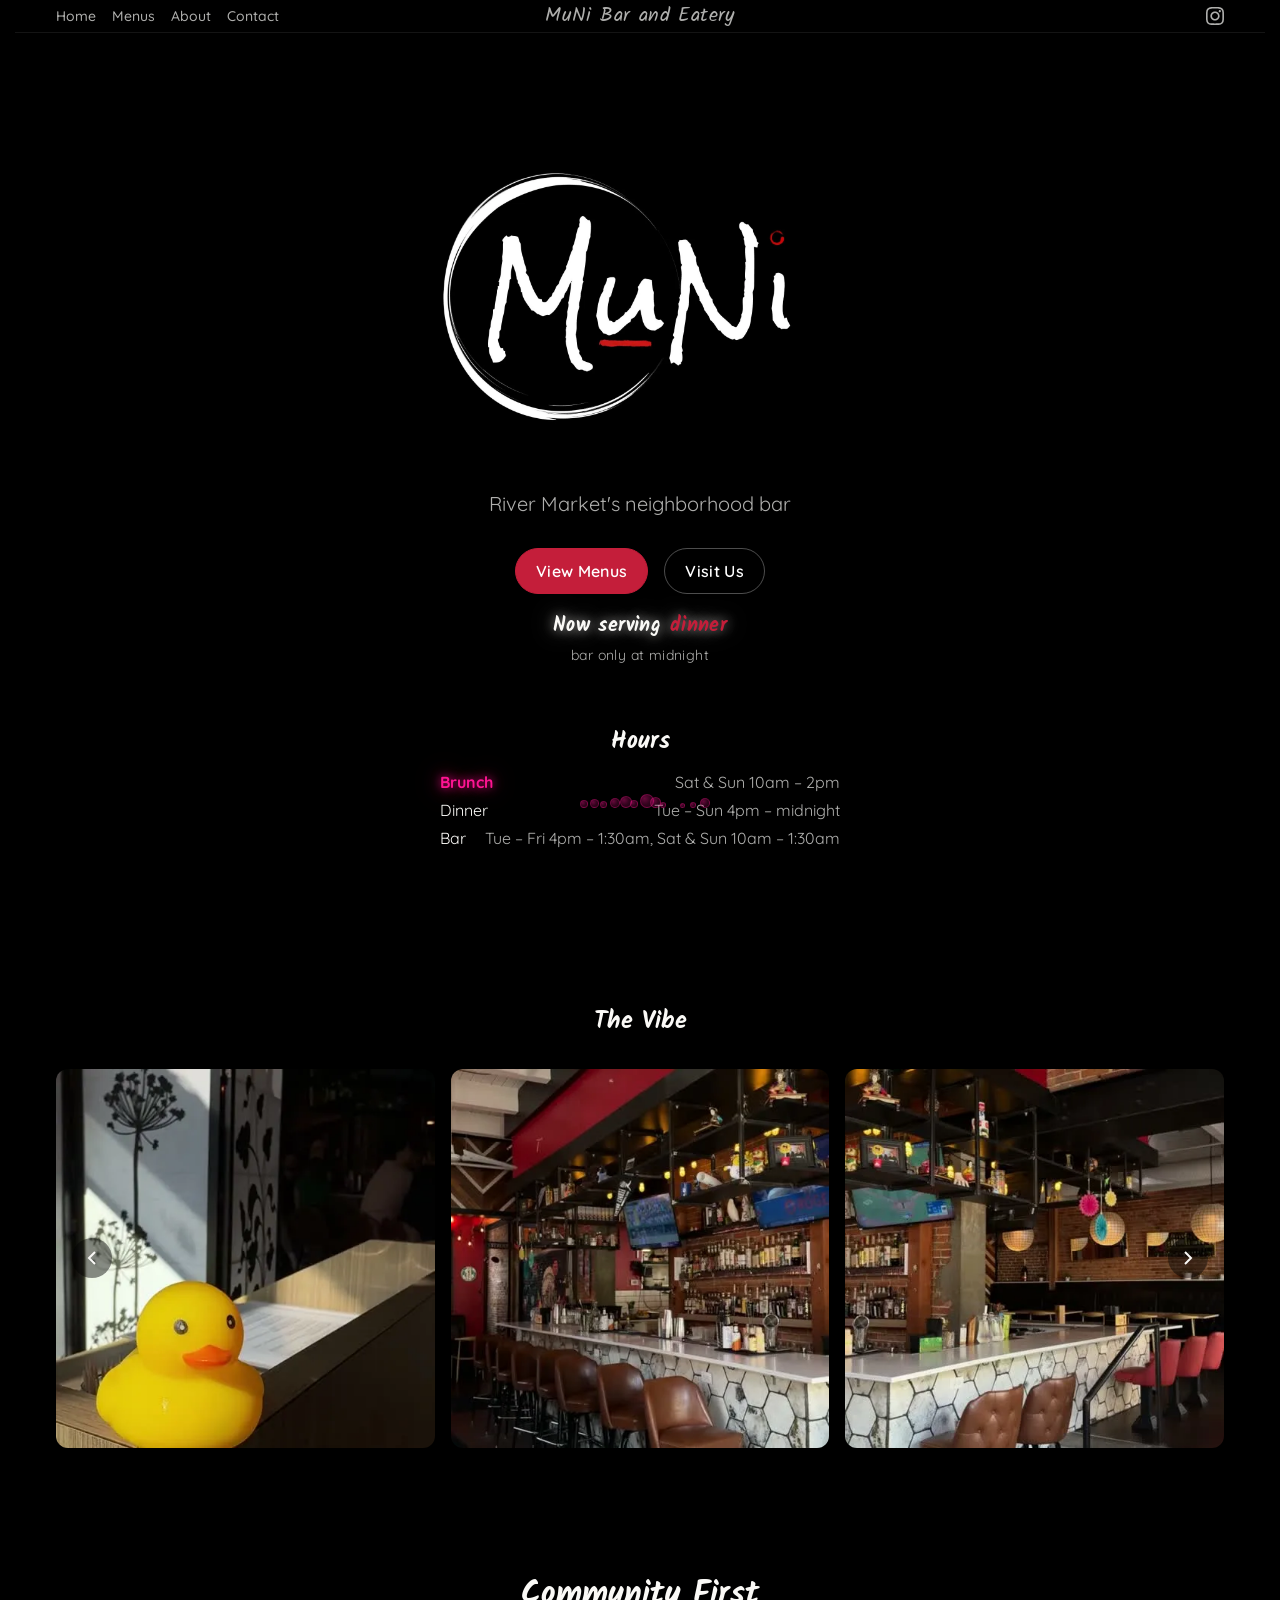
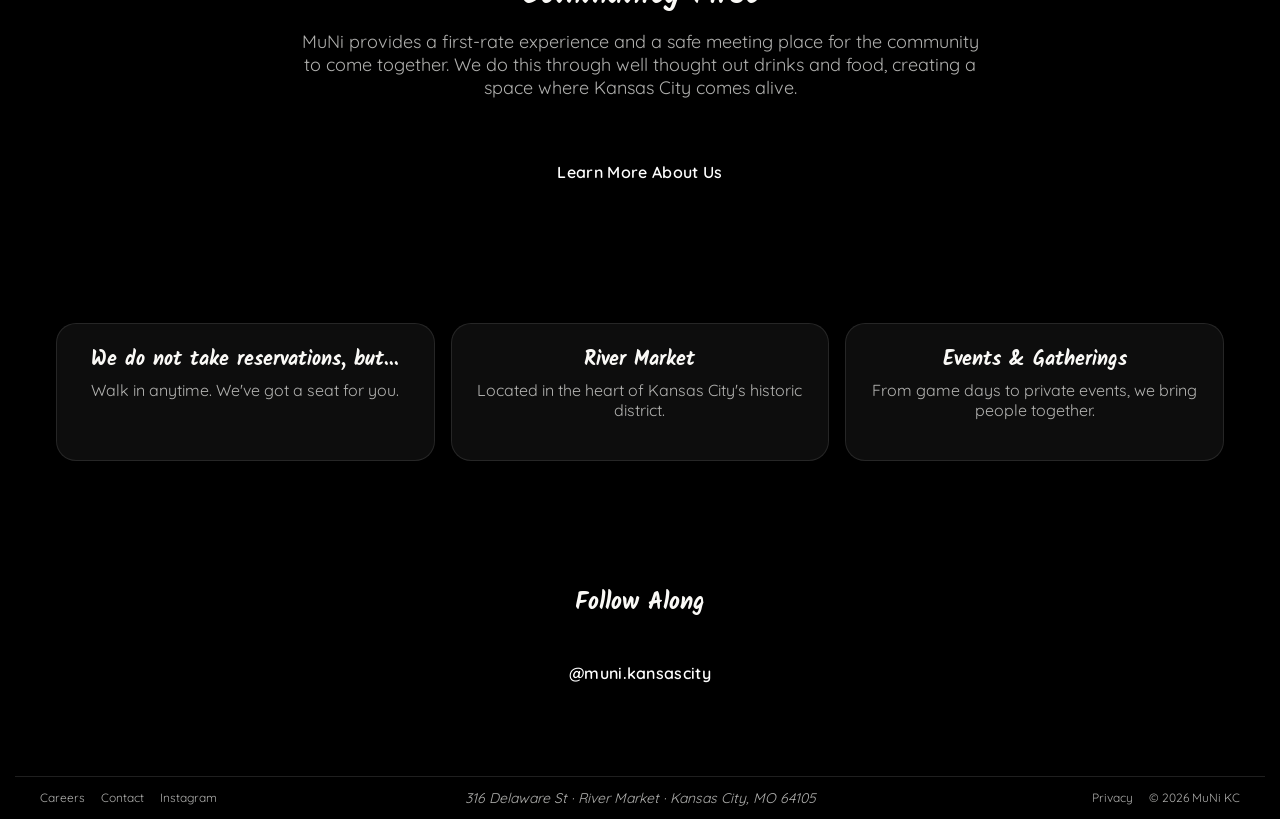
==== commit f288c0d3: "Add hero hours section with hot pink brunch and rising bubbles - Center hours below Now Serving stat" ====
--- a/index.html
+++ b/index.html
@@ -111,6 +111,41 @@
             <a href="./contact.html" class="button button-secondary">Visit Us</a>
           </div>
           <p id="now-serving" class="mt-md" aria-live="polite"></p>
+
+          <!-- Operating Hours -->
+          <div class="hours-wrapper mt-xl">
+            <h2 class="text-2xl mb-md">Hours</h2>
+            <div class="hours">
+              <p class="hours-row">
+                <span class="brunch-text">Brunch</span>
+                <span class="text-muted">Sat & Sun 10am – 2pm</span>
+              </p>
+              <p class="hours-row">
+                <span>Dinner</span>
+                <span class="text-muted">Tue – Sun 4pm – midnight</span>
+              </p>
+              <p class="hours-row">
+                <span>Bar</span>
+                <span class="text-muted">Tue – Fri 4pm – 1:30am, Sat & Sun 10am – 1:30am</span>
+              </p>
+            </div>
+          </div>
+        </div>
+
+        <!-- Bubbles rising from brunch -->
+        <div class="bubbles-container" aria-hidden="true">
+          <div class="bubble"></div>
+          <div class="bubble"></div>
+          <div class="bubble"></div>
+          <div class="bubble"></div>
+          <div class="bubble"></div>
+          <div class="bubble"></div>
+          <div class="bubble"></div>
+          <div class="bubble"></div>
+          <div class="bubble"></div>
+          <div class="bubble"></div>
+          <div class="bubble"></div>
+          <div class="bubble"></div>
         </div>
       </section>
 
@@ -201,7 +236,7 @@
           <div class="grid grid-3 grid-auto-fit">
             <!-- Card: Walk-in Policy -->
             <div class="card text-center">
-              <h3 class="text-xl mb-sm">No Reservations Needed</h3>
+              <h3 class="text-xl mb-sm">We do not take reservations, but...</h3>
               <p class="text-muted">Walk in anytime. We've got a seat for you.</p>
             </div>
             <!-- Card: Location Highlight -->
--- a/style.min.css
+++ b/style.min.css
@@ -1 +1 @@
-:root{--bg:#000000;--text:#FAF9F6;--muted:rgba(250,249,246,.7);--accent-primary:#C41E3A;--accent-secondary:#8B1A2D;--accent-highlight:#E63950;--accent-link:#C41E3A;--container:1200px;--header-h:48px;--radius-sm:12px;--radius-lg:20px;--shadow-soft:0 8px 20px rgba(0,0,0,.35);--t-fast:.12s;--t-base:.3s;--t-slow:.6s;--ease:cubic-bezier(.25,.8,.25,1)}*,::after,::before{box-sizing:border-box}body,html{height:100%}html{overflow-x:hidden;scrollbar-gutter:stable both-edges;background:#000}body{margin:0;min-height:100vh;min-height:100dvh;display:flex;flex-direction:column;background:var(--bg);color:var(--text);font-family:Quicksand,system-ui,-apple-system,sans-serif}.sr-only{position:absolute;width:1px;height:1px;margin:-1px;padding:0;overflow:hidden;clip:rect(0,0,0,0);white-space:nowrap;border:0}.skip-link{position:absolute;top:-40px;left:0;z-index:10000;padding:.5rem 1rem;background:var(--accent-primary);color:#fff;transition:top var(--t-base) ease}.skip-link:focus{top:0}#page-transition{position:fixed;inset:0;z-index:9999;pointer-events:none;background:radial-gradient(ellipse at center,rgba(139,26,45,.15) 0,var(--bg) 70%);opacity:0;transition:opacity .6s cubic-bezier(.4, 0, .2, 1)}#page-transition.active{opacity:1}main{flex:1 0 auto;opacity:1;transform:scale(1);transition:opacity .5s ease-in-out,transform .6s cubic-bezier(.4, 0, .2, 1)}html.is-entering main{opacity:0;transform:scale(1.02)}html.is-leaving main{opacity:0;transform:scale(.98)}html.is-entering,html.is-leaving{overflow:hidden}@media (prefers-reduced-motion:reduce){#page-transition,main{transition:none}}h1,h2,h3,h4,h5,h6{margin:0 0 .5em;font-family:Kalam,cursive;font-weight:700;line-height:1.2}p{margin:0 0 1em}small{color:var(--muted);font-size:.875rem}a{font-family:Quicksand,system-ui,sans-serif;color:var(--accent-link);text-decoration:none;transition:color var(--t-fast) ease,text-shadow var(--t-fast) ease,filter var(--t-fast) ease}a:hover{color:var(--accent-highlight);text-shadow:0 0 8px rgba(196,30,58,.9),0 0 16px rgba(196,30,58,.7),0 0 32px rgba(196,30,58,.5);filter:drop-shadow(0 0 6px rgba(196,30,58,.8))}.container{max-width:var(--container);margin:0 auto;padding:0 1rem}.site-header{position:sticky;top:0;z-index:1000;height:var(--header-h);width:100%;backdrop-filter:blur(6px) saturate(140%);-webkit-backdrop-filter:blur(6px) saturate(140%);border-bottom:1px solid rgba(255,255,255,.08)}.header-grid{max-width:var(--container);margin:0 auto;padding:0 1rem;height:100%}.nav{display:grid;grid-template-columns:1fr auto 1fr;align-items:center;width:100%;height:100%}.nav-left-section{display:flex;align-items:center;gap:1rem;justify-self:start}.nav .pages,.nav .socials{display:flex;align-items:center;gap:1rem}.nav .header-title{justify-self:center}.nav .header-title a{font-family:Kalam,cursive;font-weight:400;font-size:1.25rem;letter-spacing:.02em;color:var(--muted);transition:color var(--t-fast) ease,text-shadow var(--t-fast) ease,filter var(--t-fast) ease}.nav .header-title a:hover{color:var(--text);text-shadow:0 0 8px rgba(196,30,58,.9),0 0 16px rgba(196,30,58,.7),0 0 32px rgba(196,30,58,.5);filter:drop-shadow(0 0 6px rgba(196,30,58,.8))}.nav .socials{justify-self:end}.nav .socials .nav-link{display:flex;align-items:center}.nav .socials .nav-link svg{transition:filter var(--t-fast) ease}.nav .socials .nav-link:hover svg{filter:drop-shadow(0 0 6px rgba(196,30,58,.9)) drop-shadow(0 0 12px rgba(196,30,58,.6))}.nav-link{font-size:.875rem;font-weight:500;color:var(--muted);transition:color var(--t-fast) ease,text-shadow var(--t-fast) ease,filter var(--t-fast) ease}.nav-link:hover{color:var(--text);text-shadow:0 0 8px rgba(196,30,58,.9),0 0 16px rgba(196,30,58,.7),0 0 32px rgba(196,30,58,.5);filter:drop-shadow(0 0 6px rgba(196,30,58,.8))}.nav-link.is-active{color:var(--accent-highlight)}.nav-toggle{display:none;appearance:none;background:0 0;border:none;padding:.5rem;cursor:pointer}.nav-toggle span{display:block;width:20px;height:2px;background:var(--text);margin:4px 0;transition:transform var(--t-fast) ease,opacity var(--t-fast) ease}.mobile-menu{display:none;position:fixed;top:var(--header-h);left:0;right:0;bottom:0;z-index:999;background:var(--bg);padding:2rem 1rem;opacity:0;transform:translateY(-10px);pointer-events:none;transition:opacity var(--t-base) ease,transform var(--t-base) ease}.mobile-menu.is-active{opacity:1;transform:translateY(0);pointer-events:auto}.mobile-menu .nav-link{display:block;padding:.75rem 0;font-size:1.125rem;border-bottom:1px solid rgba(255,255,255,.1)}.nav-center,.nav-left,.nav-right{display:flex;align-items:center;gap:1rem}.nav-center{justify-self:center}.nav-left{width:100%;justify-content:flex-start}.nav-right{width:100%;justify-content:flex-end}img{display:block;max-width:100%;height:auto}.button{appearance:none;cursor:pointer;display:inline-flex;align-items:center;justify-content:center;padding:.75rem 1.25rem;border-radius:999px;font:inherit;font-weight:600;letter-spacing:.02em;color:#fff;background:#111;border:1px solid rgba(255,255,255,.3);box-shadow:var(--shadow-soft);transition:transform var(--t-fast) ease,box-shadow var(--t-fast) ease,border-color var(--t-base) ease}.button:hover{transform:translateY(-1px);border-color:rgba(255,255,255,.6)}.button:active{transform:translateY(1px)}.button:focus-visible{outline:0;box-shadow:0 0 0 3px rgba(255,45,241,.5),var(--shadow-soft)}.button:disabled{opacity:.6;cursor:not-allowed;transform:none}.footer{margin-top:auto;padding:.75rem 1rem;font-size:.75rem;color:var(--muted);border-top:1px solid rgba(255,255,255,.12)}.footer-content{max-width:var(--container);margin:0 auto;display:grid;grid-template-columns:1fr auto 1fr;align-items:center;gap:1rem}.footer-content p{margin:0}.footer-left{display:flex;gap:1rem;justify-content:flex-start}.footer-left a{color:var(--muted);transition:color var(--t-fast) ease,text-shadow var(--t-fast) ease,filter var(--t-fast) ease}.footer-left a:hover{color:var(--text);text-shadow:0 0 8px rgba(196,30,58,.9),0 0 16px rgba(196,30,58,.7),0 0 32px rgba(196,30,58,.5);filter:drop-shadow(0 0 6px rgba(196,30,58,.8))}.footer-center{text-align:center;font-size:.875rem}.footer-center a{color:var(--muted);transition:color var(--t-fast) ease,text-shadow var(--t-fast) ease,filter var(--t-fast) ease}.footer-center a:hover{color:var(--text);text-shadow:0 0 8px rgba(196,30,58,.9),0 0 16px rgba(196,30,58,.7),0 0 32px rgba(196,30,58,.5);filter:drop-shadow(0 0 6px rgba(196,30,58,.8))}.footer-right{display:flex;gap:1rem;justify-content:flex-end;align-items:center}.footer-right a{color:var(--muted);transition:color var(--t-fast) ease,text-shadow var(--t-fast) ease,filter var(--t-fast) ease}.footer-right a:hover{color:var(--text);text-shadow:0 0 8px rgba(196,30,58,.9),0 0 16px rgba(196,30,58,.7),0 0 32px rgba(196,30,58,.5);filter:drop-shadow(0 0 6px rgba(196,30,58,.8))}.footer-copy{font-size:.75rem;color:var(--muted)}@media (max-width:576px){.footer-content{grid-template-columns:1fr;text-align:center;gap:.5rem}.footer-left,.footer-right{justify-content:center}}.grid{display:grid;gap:1rem}.grid-2{grid-template-columns:repeat(2,1fr)}.grid-3{grid-template-columns:repeat(3,1fr)}.grid-4{grid-template-columns:repeat(4,1fr)}.grid-auto-fit{grid-template-columns:repeat(auto-fit,minmax(280px,1fr))}.grid-auto-fill{grid-template-columns:repeat(auto-fill,minmax(280px,1fr))}.flex{display:flex}.flex-col{flex-direction:column}.flex-wrap{flex-wrap:wrap}.flex-center{display:flex;align-items:center;justify-content:center}.items-start{align-items:flex-start}.items-center{align-items:center}.items-end{align-items:flex-end}.justify-start{justify-content:flex-start}.justify-center{justify-content:center}.justify-end{justify-content:flex-end}.justify-between{justify-content:space-between}.gap-0{gap:0}.gap-xs{gap:.25rem}.gap-sm{gap:.5rem}.gap-md{gap:1rem}.gap-lg{gap:2rem}.gap-xl{gap:4rem}.section{padding:4rem 0}.section-sm{padding:2rem 0}.section-lg{padding:6rem 0}.hero-logo{margin:0 auto 1.5rem;max-width:600px;width:100%}.hero-logo-img{width:100%;height:auto;display:block}#now-serving{font-family:Kalam,cursive;font-size:1.25rem;font-weight:700;color:var(--text);text-shadow:0 0 12px rgba(250,249,246,.6),0 0 24px rgba(250,249,246,.4);letter-spacing:.02em}#now-serving .serving-type{color:var(--accent-primary)}#now-serving .serving-next{display:block;font-family:Quicksand,system-ui,sans-serif;font-size:.875rem;font-weight:400;color:var(--muted);text-shadow:none;margin-top:.25rem}.container-sm{max-width:720px;margin:0 auto;padding:0 1rem}.card{background:rgba(255,255,255,.05);border:1px solid rgba(255,255,255,.1);border-radius:var(--radius-lg);padding:1.5rem;transition:border-color var(--t-base) ease,transform var(--t-fast) ease}.card:hover{border-color:rgba(255,255,255,.2)}.form-group{margin-bottom:1.25rem}.form-label{display:block;margin-bottom:.5rem;font-weight:600;font-size:.875rem;color:var(--text)}.form-input,.form-select,.form-textarea{width:100%;padding:.75rem 1rem;font:inherit;font-size:1rem;color:var(--text);background:rgba(255,255,255,.05);border:1px solid rgba(255,255,255,.2);border-radius:var(--radius-sm);transition:border-color var(--t-base) ease,box-shadow var(--t-base) ease}.form-input::placeholder,.form-textarea::placeholder{color:var(--muted)}.form-input:focus,.form-select:focus,.form-textarea:focus{outline:0;border-color:var(--accent-primary);box-shadow:0 0 0 3px rgba(0,141,218,.25)}.form-textarea{min-height:120px;resize:vertical}.form-select{appearance:none;cursor:pointer;background-image:url("data:image/svg+xml,%3Csvg xmlns='http://www.w3.org/2000/svg' width='12' height='12' fill='%23ffffff' viewBox='0 0 16 16'%3E%3Cpath d='M8 11L3 6h10l-5 5z'/%3E%3C/svg%3E");background-repeat:no-repeat;background-position:right 1rem center;padding-right:2.5rem}.button-primary{background:var(--accent-primary);border-color:var(--accent-primary)}.button-primary:hover{background:var(--accent-secondary);border-color:var(--accent-secondary)}.button-secondary{background:0 0;border-color:rgba(255,255,255,.3)}.button-secondary:hover{background:rgba(255,255,255,.1);border-color:rgba(255,255,255,.5)}.button-ghost{background:0 0;border-color:transparent;box-shadow:none}.button-ghost:hover{background:rgba(255,255,255,.1);border-color:transparent}.button-block{display:flex;width:100%}.divider{height:1px;background:rgba(255,255,255,.12);margin:2rem 0;border:none}.m-0{margin:0}.m-auto{margin:auto}.mx-auto{margin-left:auto;margin-right:auto}.my-auto{margin-top:auto;margin-bottom:auto}.mt-0{margin-top:0}.mt-xs{margin-top:.25rem}.mt-sm{margin-top:.5rem}.mt-md{margin-top:1rem}.mt-lg{margin-top:2rem}.mt-xl{margin-top:4rem}.mb-0{margin-bottom:0}.mb-xs{margin-bottom:.25rem}.mb-sm{margin-bottom:.5rem}.mb-md{margin-bottom:1rem}.mb-lg{margin-bottom:2rem}.mb-xl{margin-bottom:4rem}.ml-auto{margin-left:auto}.mr-auto{margin-right:auto}.p-0{padding:0}.p-xs{padding:.25rem}.p-sm{padding:.5rem}.p-md{padding:1rem}.p-lg{padding:2rem}.p-xl{padding:4rem}.py-xs{padding-top:.25rem;padding-bottom:.25rem}.py-sm{padding-top:.5rem;padding-bottom:.5rem}.py-md{padding-top:1rem;padding-bottom:1rem}.py-lg{padding-top:2rem;padding-bottom:2rem}.py-xl{padding-top:4rem;padding-bottom:4rem}.px-xs{padding-left:.25rem;padding-right:.25rem}.px-sm{padding-left:.5rem;padding-right:.5rem}.px-md{padding-left:1rem;padding-right:1rem}.px-lg{padding-left:2rem;padding-right:2rem}.px-xl{padding-left:4rem;padding-right:4rem}.text-left{text-align:left}.text-center{text-align:center}.text-right{text-align:right}.text-xs{font-size:.75rem}.text-sm{font-size:.875rem}.text-base{font-size:1rem}.text-lg{font-size:1.125rem}.text-xl{font-size:1.25rem}.text-2xl{font-size:1.5rem}.text-3xl{font-size:2rem}.text-4xl{font-size:2.5rem}.text-5xl{font-size:3rem}.font-light{font-weight:300}.font-normal{font-weight:400}.font-medium{font-weight:500}.font-semibold{font-weight:600}.font-bold{font-weight:700}.text-muted{color:var(--muted)}.text-primary{color:var(--accent-primary)}.text-secondary{color:var(--accent-secondary)}.text-highlight{color:var(--accent-highlight)}.leading-none{line-height:1}.leading-tight{line-height:1.25}.leading-normal{line-height:1.5}.leading-relaxed{line-height:1.75}.truncate{overflow:hidden;text-overflow:ellipsis;white-space:nowrap}.uppercase{text-transform:uppercase}.lowercase{text-transform:lowercase}.capitalize{text-transform:capitalize}.hidden{display:none}.block{display:block}.inline{display:inline}.inline-block{display:inline-block}.relative{position:relative}.absolute{position:absolute}.fixed{position:fixed}.sticky{position:sticky}.inset-0{top:0;right:0;bottom:0;left:0}.w-full{width:100%}.h-full{height:100%}.min-h-screen{min-height:100vh}.overflow-hidden{overflow:hidden}.overflow-auto{overflow:auto}.rounded{border-radius:var(--radius-sm)}.rounded-lg{border-radius:var(--radius-lg)}.rounded-full{border-radius:9999px}.rounded-none{border-radius:0}.shadow{box-shadow:var(--shadow-soft)}.shadow-none{box-shadow:none}.opacity-0{opacity:0}.opacity-50{opacity:.5}.opacity-75{opacity:.75}.opacity-100{opacity:1}.pointer-events-none{pointer-events:none}.pointer-events-auto{pointer-events:auto}.cursor-pointer{cursor:pointer}.cursor-not-allowed{cursor:not-allowed}.list-none{list-style:none;padding:0;margin:0}.list-disc{list-style:disc;padding-left:1.5rem}.list-decimal{list-style:decimal;padding-left:1.5rem}@media (max-width:1200px){.container{max-width:960px}}@media (max-width:992px){.grid-4{grid-template-columns:repeat(2,1fr)}.hide-lg{display:none}}@media (max-width:768px){.container{max-width:100%}.grid-2,.grid-3,.grid-4{grid-template-columns:1fr}.section{padding:3rem 0}.section-lg{padding:4rem 0}.nav .pages{display:none}.nav-toggle{display:block}.mobile-menu{display:block}.hide-md{display:none}.show-md{display:block}.text-center-md{text-align:center}.flex-col-md{flex-direction:column}}@media (max-width:576px){.hide-sm{display:none}.show-sm{display:block}.p-lg{padding:1.5rem}.p-xl{padding:2rem}.text-4xl{font-size:2rem}.text-5xl{font-size:2.5rem}}.gallery-section{overflow:hidden}.gallery-carousel{position:relative;overflow:hidden;touch-action:pan-y}.carousel-track{display:flex;gap:1rem;transition:transform var(--t-base) var(--ease);pointer-events:none}.carousel-slide{flex:0 0 calc(33.333% - 0.667rem);min-width:calc(33.333% - .667rem)}@media (max-width:768px){.carousel-slide{flex:0 0 calc(50% - 0.5rem);min-width:calc(50% - .5rem)}}@media (max-width:480px){.carousel-slide{flex:0 0 100%;min-width:100%}}.carousel-placeholder{aspect-ratio:4/3;background:rgba(255,255,255,.05);border:1px solid rgba(255,255,255,.1);border-radius:var(--radius-sm);display:flex;align-items:center;justify-content:center;color:var(--muted);font-size:.875rem}.carousel-slide img{width:100%;height:100%;object-fit:cover;border-radius:var(--radius-sm);user-select:none;-webkit-user-select:none;-webkit-touch-callout:none}.gallery-carousel.rewinding .carousel-track{transition:transform 1.2s cubic-bezier(.25, .1, .25, 1)}.gallery-carousel.rewinding::before{content:'';position:absolute;inset:0;background:repeating-linear-gradient(0deg,transparent,transparent 2px,rgba(0,0,0,.6) 2px,rgba(0,0,0,.6) 4px);pointer-events:none;z-index:10;animation:vhs-overlay 1.2s ease-out forwards}.gallery-carousel.rewinding::after{content:'';position:absolute;left:0;right:0;height:14px;background:linear-gradient(180deg,transparent,rgba(255,255,255,.3) 30%,rgba(255,255,255,.5) 50%,rgba(255,255,255,.3) 70%,transparent);pointer-events:none;z-index:11;animation:vhs-tracking 1.2s ease-out forwards}.gallery-carousel.rewinding .carousel-slide{animation:vhs-warp 1.2s ease-out forwards}.gallery-carousel.rewinding .carousel-slide img{animation:vhs-distort 1.2s ease-out forwards}@keyframes vhs-overlay{0%{opacity:1}60%{opacity:.6}100%{opacity:0}}@keyframes vhs-tracking{0%{top:-10px;opacity:1}15%{top:100%;opacity:1}16%{top:-10px}35%{top:100%;opacity:.8}36%{top:-10px}60%{top:100%;opacity:.5}61%{top:-10px}90%{top:100%;opacity:.2}100%{top:100%;opacity:0}}@keyframes vhs-warp{0%{transform:scaleY(1.04) skewX(-.8deg)}10%{transform:scaleY(.96) skewX(1deg)}20%{transform:scaleY(1.025) skewX(-.6deg)}35%{transform:scaleY(.98) skewX(.4deg)}50%{transform:scaleY(1.012) skewX(-.25deg)}70%{transform:scaleY(.995) skewX(.1deg)}85%{transform:scaleY(1) skewX(0)}92%{transform:scale(1.04)}100%{transform:scale(1)}}@keyframes vhs-distort{0%{filter:saturate(1.6) contrast(1.3) hue-rotate(-20deg) blur(1.5px)}10%{filter:saturate(1.5) contrast(1.25) hue-rotate(15deg) blur(1px)}25%{filter:saturate(1.4) contrast(1.2) hue-rotate(-10deg) blur(.5px)}40%{filter:saturate(1.3) contrast(1.12) hue-rotate(6deg) blur(0)}60%{filter:saturate(1.15) contrast(1.06) hue-rotate(-3deg)}80%{filter:saturate(1) contrast(1) hue-rotate(0)}92%{filter:saturate(1) contrast(1.2) brightness(1.2)}100%{filter:saturate(1) contrast(1) brightness(1)}}.carousel-btn{position:absolute;top:50%;transform:translateY(-50%);width:40px;height:40px;border:none;border-radius:50%;background:rgba(0,0,0,.45);color:var(--text);cursor:pointer;display:flex;align-items:center;justify-content:center;transition:background var(--t-fast) ease;z-index:10;pointer-events:auto}.carousel-btn:hover{background:rgba(0,0,0,.8)}.carousel-btn-prev{left:1rem}.carousel-btn-next{right:1rem}.instagram-feed{margin:0 auto;max-width:100%}.menu-grid{display:grid;grid-template-columns:repeat(auto-fill,minmax(280px,1fr));gap:1.5rem}.menu-card{background:rgba(255,255,255,.03);border:1px solid rgba(255,255,255,.08);border-radius:var(--radius-sm);overflow:hidden;transition:border-color var(--t-fast) ease,transform var(--t-fast) ease}.menu-card:hover{border-color:var(--accent-primary);transform:translateY(-2px)}.menu-card-image{aspect-ratio:16/10;background-color:#0d0d0d;background-size:contain;background-position:center;background-repeat:no-repeat;display:flex;align-items:center;justify-content:center;color:var(--muted);font-size:.875rem;border-bottom:1px solid rgba(255,255,255,.05)}.menu-card-image[style*=background-image] span{display:none}.menu-card-image img{width:100%;height:100%;object-fit:cover}.menu-card-content{padding:1rem}.menu-card-title{font-family:Kalam,cursive;font-size:1.125rem;font-weight:700;margin:0 0 .25rem;line-height:1.3}.menu-card-desc{font-size:.875rem;color:var(--muted);margin:0 0 .75rem;line-height:1.4}.menu-card-price{font-family:Kalam,cursive;font-size:1rem;font-weight:700;color:var(--accent-primary)}.menu-card .tag{display:inline-block;font-size:.625rem;font-weight:600;text-transform:uppercase;letter-spacing:.05em;padding:.125rem .375rem;background:rgba(255,255,255,.1);border-radius:4px;margin-left:.25rem;vertical-align:middle}@media (max-width:480px){.menu-grid{grid-template-columns:1fr}}.back-to-top{appearance:none;cursor:pointer;font:inherit;position:fixed;bottom:2rem;right:2rem;width:44px;height:44px;display:flex;align-items:center;justify-content:center;background:rgba(0,0,0,.7);border:1px solid rgba(255,255,255,.15);border-radius:50%;color:var(--muted);opacity:0;visibility:hidden;transform:translateY(1rem);transition:opacity var(--t-base) ease,visibility var(--t-base) ease,transform var(--t-base) ease,color var(--t-fast) ease,border-color var(--t-fast) ease,filter var(--t-fast) ease;z-index:100}.back-to-top.is-visible{opacity:1;visibility:visible;transform:translateY(0)}.back-to-top:hover{color:var(--accent-highlight);border-color:rgba(196,30,58,.5);text-shadow:0 0 8px rgba(196,30,58,.9),0 0 16px rgba(196,30,58,.7);filter:drop-shadow(0 0 6px rgba(196,30,58,.8))}.back-to-top svg{transition:filter var(--t-fast) ease}.back-to-top:hover svg{filter:drop-shadow(0 0 4px rgba(196,30,58,.9))}@media (max-width:576px){.back-to-top{bottom:1rem;right:1rem;width:40px;height:40px}}@media print{*{background:0 0!important;color:#000!important;box-shadow:none!important}#page-transition,.button,.footer,.site-header,.skip-link{display:none!important}a{text-decoration:underline}.container{max-width:100%}}+/** * ========================================================================== * MuNi KC - Main Stylesheet * ========================================================================== * @file style.css * @description Complete design system for MuNi KC website * @author mediaBrilliance digitalxtudio * @project MuNi KC Website * @version 1.1.0 * @updated 2026-03-21 * * @contents * 1) Design Tokens - CSS custom properties (colors, spacing, etc.) * 2) Reset & Guards - Box-sizing, body defaults * 3) Base Typography - Font families, headings, links * 4) Layout Primitives - Container, grid, flex utilities * 5) Site Header - Navigation, logo, mobile toggle * 6) Images - Responsive images, aspect ratios * 7) Buttons - Primary, secondary, ghost variants * 8) Forms - Inputs, labels, validation states * 9) Footer - Three-column layout * 10) Cards - Content cards with hover states * 11) Utilities - Spacing, text alignment, display helpers * 12) Gallery Carousel - Image carousel component * 13) Instagram Carousel - Social feed carousel * 14) Menu Cards - Food/drink menu item cards * 15-20) Reserved for future components * 21) Responsive Breakpoints - Mobile-first media queries * 22) Print Styles - Print-friendly overrides * * @fonts * - Kalam (headers) - Brush script matching logo * - Quicksand (body) - Geometric, rounded sans-serif * * @colors (from logo) * - Background:#000000 (pure black) * - Text:#FAF9F6 (warm off-white) * - Accent Primary:#C41E3A (crimson red) * - Accent Secondary:#8B1A2D (darker red) * - Accent Highlight:#E63950 (brighter red) * ========================================================================== *//* ========================================================================== 1) DESIGN TOKENS CSS custom properties - single source of truth for all values ========================================================================== */:root{/* colors - from logo */ --bg:#000000;--text:#FAF9F6;--muted:rgba(250,249,246,.7);/* accents - from logo red */ --accent-primary:#C41E3A;--accent-secondary:#8B1A2D;--accent-highlight:#E63950;--accent-link:#C41E3A;/* layout */ --container:1200px;--header-h:48px;/* shape */ --radius-sm:12px;--radius-lg:20px;/* shadow */ --shadow-soft:0 8px 20px rgba(0,0,0,.35);/* motion */ --t-fast:.12s;--t-base:.3s;--t-slow:.6s;--ease:cubic-bezier(.25,.8,.25,1)}/* ========================================================= 2) reset + global guards ========================================================= */*,*::before,*::after{box-sizing:border-box}html,body{height:100%}html{overflow-x:hidden;scrollbar-gutter:stable both-edges;background:#000000}body{margin:0;min-height:100vh;min-height:100dvh;display:flex;flex-direction:column;background:var(--bg);color:var(--text);font-family:'Quicksand', system-ui, -apple-system, sans-serif}/* ========================================================= 3) accessibility utilities ========================================================= */.sr-only{position:absolute;width:1px;height:1px;margin:-1px;padding:0;overflow:hidden;clip:rect(0,0,0,0);white-space:nowrap;border:0}.skip-link{position:absolute;top:-40px;left:0;z-index:10000;padding:.5rem 1rem;background:var(--accent-primary);color:#fff;transition:top var(--t-base) ease}.skip-link:focus{top:0}/* ========================================================= 4) PAGE TRANSITIONS Smooth fade with warm crimson glow between pages. Mechanism:- Entry:.is-entering on <html> (set by inline script in <head>) Content starts hidden, fades in when class removed - Exit:.is-leaving on <html> (set by page-transition.js) Content fades out, overlay appears, then navigate Easing:cubic-bezier(0.4, 0, 0.2, 1) for smooth acceleration ========================================================= *//* Warm overlay - hidden by default, fades in on exit */#page-transition{position:fixed;inset:0;z-index:9999;pointer-events:none;background:radial-gradient(ellipse at center, rgba(139,26,45,0.15) 0%, var(--bg) 70%);opacity:0;transition:opacity 0.6s cubic-bezier(0.4, 0, 0.2, 1)}#page-transition.active{opacity:1}/* Main content - smooth transform for enter/exit */main{flex:1 0 auto;opacity:1;transform:scale(1);transition:opacity 0.5s ease-in-out, transform 0.6s cubic-bezier(0.4, 0, 0.2, 1)}/* Entry:start slightly zoomed, fade in while scaling down */html.is-entering main{opacity:0;transform:scale(1.02)}/* Exit:fade out while scaling down slightly (receding) */html.is-leaving main{opacity:0;transform:scale(0.98)}/* Lock scroll during transitions */html.is-entering,html.is-leaving{overflow:hidden}/* Respect user motion preferences */@media (prefers-reduced-motion:reduce){#page-transition, main{transition:none}}/* ========================================================= 5) typography ========================================================= */h1,h2,h3,h4,h5,h6{margin:0 0 .5em;font-family:'Kalam', cursive;font-weight:700;line-height:1.2}p{margin:0 0 1em}small{color:var(--muted);font-size:.875rem}a{font-family:'Quicksand', system-ui, sans-serif;color:var(--accent-link);text-decoration:none;transition:color var(--t-fast) ease, text-shadow var(--t-fast) ease, filter var(--t-fast) ease}a:hover{color:var(--accent-highlight);text-shadow:0 0 8px rgba(196,30,58,0.9), 0 0 16px rgba(196,30,58,0.7), 0 0 32px rgba(196,30,58,0.5);filter:drop-shadow(0 0 6px rgba(196,30,58,0.8))}/* ========================================================= 6) layout primitives ========================================================= */.container{max-width:var(--container);margin:0 auto;padding:0 1rem}.site-header{position:sticky;top:0;z-index:1000;height:var(--header-h);width:100%;backdrop-filter:blur(6px) saturate(140%);-webkit-backdrop-filter:blur(6px) saturate(140%);border-bottom:1px solid rgba(255,255,255,.08)}.header-grid{max-width:var(--container);margin:0 auto;padding:0 1rem;height:100%}.nav{display:grid;grid-template-columns:1fr auto 1fr;align-items:center;width:100%;height:100%}.nav-left-section{display:flex;align-items:center;gap:1rem;justify-self:start}.nav .pages,.nav .socials{display:flex;align-items:center;gap:1rem}.nav .header-title{justify-self:center}.nav .header-title a{font-family:'Kalam', cursive;font-weight:400;font-size:1.25rem;letter-spacing:.02em;color:var(--muted);transition:color var(--t-fast) ease, text-shadow var(--t-fast) ease, filter var(--t-fast) ease}.nav .header-title a:hover{color:var(--text);text-shadow:0 0 8px rgba(196,30,58,0.9), 0 0 16px rgba(196,30,58,0.7), 0 0 32px rgba(196,30,58,0.5);filter:drop-shadow(0 0 6px rgba(196,30,58,0.8))}.nav .socials{justify-self:end}.nav .socials .nav-link{display:flex;align-items:center}.nav .socials .nav-link svg{transition:filter var(--t-fast) ease}.nav .socials .nav-link:hover svg{filter:drop-shadow(0 0 6px rgba(196,30,58,0.9)) drop-shadow(0 0 12px rgba(196,30,58,0.6))}.nav-link{font-size:.875rem;font-weight:500;color:var(--muted);transition:color var(--t-fast) ease, text-shadow var(--t-fast) ease, filter var(--t-fast) ease}.nav-link:hover{color:var(--text);text-shadow:0 0 8px rgba(196,30,58,0.9), 0 0 16px rgba(196,30,58,0.7), 0 0 32px rgba(196,30,58,0.5);filter:drop-shadow(0 0 6px rgba(196,30,58,0.8))}.nav-link.is-active{color:var(--accent-highlight)}/* mobile nav toggle */.nav-toggle{display:none;appearance:none;background:transparent;border:none;padding:.5rem;cursor:pointer}.nav-toggle span{display:block;width:20px;height:2px;background:var(--text);margin:4px 0;transition:transform var(--t-fast) ease, opacity var(--t-fast) ease}/* mobile menu panel */.mobile-menu{display:none;position:fixed;top:var(--header-h);left:0;right:0;bottom:0;z-index:999;background:var(--bg);padding:2rem 1rem;opacity:0;transform:translateY(-10px);pointer-events:none;transition:opacity var(--t-base) ease, transform var(--t-base) ease}.mobile-menu.is-active{opacity:1;transform:translateY(0);pointer-events:auto}.mobile-menu .nav-link{display:block;padding:.75rem 0;font-size:1.125rem;border-bottom:1px solid rgba(255,255,255,.1)}.nav-left,.nav-center,.nav-right{display:flex;align-items:center;gap:1rem}.nav-center{justify-self:center}.nav-left{width:100%;justify-content:flex-start}.nav-right{width:100%;justify-content:flex-end}/* ========================================================= 7) images ========================================================= */img{display:block;max-width:100%;height:auto}/* ========================================================= 8) buttons ========================================================= */.button{appearance:none;cursor:pointer;display:inline-flex;align-items:center;justify-content:center;padding:.75rem 1.25rem;border-radius:999px;font:inherit;font-weight:600;letter-spacing:.02em;color:#fff;background:#111;border:1px solid rgba(255,255,255,.3);box-shadow:var(--shadow-soft);transition:transform var(--t-fast) ease, box-shadow var(--t-fast) ease, border-color var(--t-base) ease}.button:hover{transform:translateY(-1px);border-color:rgba(255,255,255,.6)}.button:active{transform:translateY(1px)}.button:focus-visible{outline:none;box-shadow:0 0 0 3px rgba(255,45,241,.5), var(--shadow-soft)}.button:disabled{opacity:.6;cursor:not-allowed;transform:none}/* ========================================================= 9) footer ========================================================= */.footer{margin-top:auto;padding:.75rem 1rem;font-size:.75rem;color:var(--muted);border-top:1px solid rgba(255,255,255,.12)}.footer-content{max-width:var(--container);margin:0 auto;display:grid;grid-template-columns:1fr auto 1fr;align-items:center;gap:1rem}.footer-content p{margin:0}.footer-left{display:flex;gap:1rem;justify-content:flex-start}.footer-left a{color:var(--muted);transition:color var(--t-fast) ease, text-shadow var(--t-fast) ease, filter var(--t-fast) ease}.footer-left a:hover{color:var(--text);text-shadow:0 0 8px rgba(196,30,58,0.9), 0 0 16px rgba(196,30,58,0.7), 0 0 32px rgba(196,30,58,0.5);filter:drop-shadow(0 0 6px rgba(196,30,58,0.8))}.footer-center{text-align:center;font-size:.875rem}.footer-center a{color:var(--muted);transition:color var(--t-fast) ease, text-shadow var(--t-fast) ease, filter var(--t-fast) ease}.footer-center a:hover{color:var(--text);text-shadow:0 0 8px rgba(196,30,58,0.9), 0 0 16px rgba(196,30,58,0.7), 0 0 32px rgba(196,30,58,0.5);filter:drop-shadow(0 0 6px rgba(196,30,58,0.8))}.footer-right{display:flex;gap:1rem;justify-content:flex-end;align-items:center}.footer-right a{color:var(--muted);transition:color var(--t-fast) ease, text-shadow var(--t-fast) ease, filter var(--t-fast) ease}.footer-right a:hover{color:var(--text);text-shadow:0 0 8px rgba(196,30,58,0.9), 0 0 16px rgba(196,30,58,0.7), 0 0 32px rgba(196,30,58,0.5);filter:drop-shadow(0 0 6px rgba(196,30,58,0.8))}.footer-copy{font-size:.75rem;color:var(--muted)}@media (max-width:576px){.footer-content{grid-template-columns:1fr;text-align:center;gap:.5rem}.footer-left, .footer-right{justify-content:center}}/* ========================================================= 10) grid system ========================================================= */.grid{display:grid;gap:1rem}.grid-2{grid-template-columns:repeat(2, 1fr)}.grid-3{grid-template-columns:repeat(3, 1fr)}.grid-4{grid-template-columns:repeat(4, 1fr)}.grid-auto-fit{grid-template-columns:repeat(auto-fit, minmax(280px, 1fr))}.grid-auto-fill{grid-template-columns:repeat(auto-fill, minmax(280px, 1fr))}/* flex utilities */.flex{display:flex}.flex-col{flex-direction:column}.flex-wrap{flex-wrap:wrap}.flex-center{display:flex;align-items:center;justify-content:center}.items-start{align-items:flex-start}.items-center{align-items:center}.items-end{align-items:flex-end}.justify-start{justify-content:flex-start}.justify-center{justify-content:center}.justify-end{justify-content:flex-end}.justify-between{justify-content:space-between}.gap-0{gap:0}.gap-xs{gap:.25rem}.gap-sm{gap:.5rem}.gap-md{gap:1rem}.gap-lg{gap:2rem}.gap-xl{gap:4rem}/* ========================================================= 11) section + container variants ========================================================= */.section{padding:4rem 0}.section-sm{padding:2rem 0}.section-lg{padding:6rem 0}.hero-logo{margin:0 auto 1.5rem;max-width:600px;width:100%}.hero-logo-img{width:100%;height:auto;display:block}/* Now Serving status indicator */#now-serving{font-family:'Kalam', cursive;font-size:1.25rem;font-weight:700;color:var(--text);text-shadow:0 0 12px rgba(250,249,246,.6), 0 0 24px rgba(250,249,246,.4);letter-spacing:0.02em}#now-serving .serving-type{color:var(--accent-primary)}#now-serving .serving-next{display:block;font-family:'Quicksand', system-ui, sans-serif;font-size:0.875rem;font-weight:400;color:var(--muted);text-shadow:none;margin-top:0.25rem}.container-sm{max-width:720px;margin:0 auto;padding:0 1rem}/* ========================================================= Hours Section (Hero) ========================================================= */.hours-wrapper{max-width:400px;margin:0 auto}.hours{text-align:left}.hours-row{display:flex;justify-content:space-between;gap:1rem;margin-bottom:0.5rem}.hours-row:last-child{margin-bottom:0}/* Hot pink brunch text with glow */.brunch-text{color:#FF1493;font-weight:700;text-shadow:0 0 10px rgba(255,20,147,0.8), 0 0 20px rgba(255,20,147,0.6), 0 0 30px rgba(255,20,147,0.4), 0 0 40px rgba(255,20,147,0.2);animation:brunch-pulse 2s ease-in-out infinite}@keyframes brunch-pulse{0%, 100%{text-shadow:0 0 10px rgba(255,20,147,0.8), 0 0 20px rgba(255,20,147,0.6), 0 0 30px rgba(255,20,147,0.4), 0 0 40px rgba(255,20,147,0.2)}50%{text-shadow:0 0 15px rgba(255,20,147,1), 0 0 30px rgba(255,20,147,0.8), 0 0 45px rgba(255,20,147,0.6), 0 0 60px rgba(255,20,147,0.4)}}/* ========================================================= Rising Bubbles (from Brunch) ========================================================= */.hero{position:relative;overflow:hidden}.bubbles-container{position:absolute;bottom:15%;left:50%;transform:translateX(-50%);width:200px;height:100%;pointer-events:none;z-index:0}.bubble{position:absolute;bottom:0;background:radial-gradient( circle at 30% 30%, rgba(255,20,147,0.4) 0%, rgba(255,20,147,0.2) 50%, rgba(255,20,147,0.1) 100% );border:1px solid rgba(255,20,147,0.3);border-radius:50%;animation:bubble-rise linear infinite}.bubble:nth-child(1){width:8px;height:8px;left:20%;animation-duration:6s;animation-delay:0s}.bubble:nth-child(2){width:12px;height:12px;left:40%;animation-duration:7s;animation-delay:1s}.bubble:nth-child(3){width:6px;height:6px;left:60%;animation-duration:5s;animation-delay:0.5s}.bubble:nth-child(4){width:10px;height:10px;left:80%;animation-duration:8s;animation-delay:2s}.bubble:nth-child(5){width:7px;height:7px;left:30%;animation-duration:6.5s;animation-delay:1.5s}.bubble:nth-child(6){width:14px;height:14px;left:50%;animation-duration:9s;animation-delay:0.8s}.bubble:nth-child(7){width:5px;height:5px;left:70%;animation-duration:5.5s;animation-delay:3s}.bubble:nth-child(8){width:9px;height:9px;left:25%;animation-duration:7.5s;animation-delay:2.5s}.bubble:nth-child(9){width:11px;height:11px;left:55%;animation-duration:6.8s;animation-delay:0.3s}.bubble:nth-child(10){width:6px;height:6px;left:75%;animation-duration:5.2s;animation-delay:1.8s}.bubble:nth-child(11){width:8px;height:8px;left:45%;animation-duration:7.2s;animation-delay:2.8s}.bubble:nth-child(12){width:10px;height:10px;left:35%;animation-duration:8.5s;animation-delay:0.6s}@keyframes bubble-rise{0%{transform:translateY(0) translateX(0) scale(1);opacity:0.8}25%{transform:translateY(-25vh) translateX(10px) scale(0.95);opacity:0.7}50%{transform:translateY(-50vh) translateX(-5px) scale(0.85);opacity:0.5}75%{transform:translateY(-75vh) translateX(8px) scale(0.7);opacity:0.3}100%{transform:translateY(-100vh) translateX(0) scale(0.5);opacity:0}}/* Respect reduced motion */@media (prefers-reduced-motion:reduce){.brunch-text{animation:none}.bubble{animation:none;opacity:0.3}}/* ========================================================= 12) card component ========================================================= */.card{background:rgba(255,255,255,.05);border:1px solid rgba(255,255,255,.1);border-radius:var(--radius-lg);padding:1.5rem;transition:border-color var(--t-base) ease, transform var(--t-fast) ease}.card:hover{border-color:rgba(255,255,255,.2)}/* ========================================================= 13) form elements ========================================================= */.form-group{margin-bottom:1.25rem}.form-label{display:block;margin-bottom:.5rem;font-weight:600;font-size:.875rem;color:var(--text)}.form-input,.form-textarea,.form-select{width:100%;padding:.75rem 1rem;font:inherit;font-size:1rem;color:var(--text);background:rgba(255,255,255,.05);border:1px solid rgba(255,255,255,.2);border-radius:var(--radius-sm);transition:border-color var(--t-base) ease, box-shadow var(--t-base) ease}.form-input::placeholder,.form-textarea::placeholder{color:var(--muted)}.form-input:focus,.form-textarea:focus,.form-select:focus{outline:none;border-color:var(--accent-primary);box-shadow:0 0 0 3px rgba(0,141,218,.25)}.form-textarea{min-height:120px;resize:vertical}.form-select{appearance:none;cursor:pointer;background-image:url("data:image/svg+xml,%3Csvg xmlns='http://www.w3.org/2000/svg' width='12' height='12' fill='%23ffffff' viewBox='0 0 16 16'%3E%3Cpath d='M8 11L3 6h10l-5 5z'/%3E%3C/svg%3E");background-repeat:no-repeat;background-position:right 1rem center;padding-right:2.5rem}/* ========================================================= 14) button variants ========================================================= */.button-primary{background:var(--accent-primary);border-color:var(--accent-primary)}.button-primary:hover{background:var(--accent-secondary);border-color:var(--accent-secondary)}.button-secondary{background:transparent;border-color:rgba(255,255,255,.3)}.button-secondary:hover{background:rgba(255,255,255,.1);border-color:rgba(255,255,255,.5)}.button-ghost{background:transparent;border-color:transparent;box-shadow:none}.button-ghost:hover{background:rgba(255,255,255,.1);border-color:transparent}.button-block{display:flex;width:100%}/* ========================================================= 15) divider ========================================================= */.divider{height:1px;background:rgba(255,255,255,.12);margin:2rem 0;border:none}/* ========================================================= 16) spacing utilities ========================================================= *//* margin */.m-0{margin:0}.m-auto{margin:auto}.mx-auto{margin-left:auto;margin-right:auto}.my-auto{margin-top:auto;margin-bottom:auto}.mt-0{margin-top:0}.mt-xs{margin-top:.25rem}.mt-sm{margin-top:.5rem}.mt-md{margin-top:1rem}.mt-lg{margin-top:2rem}.mt-xl{margin-top:4rem}.mb-0{margin-bottom:0}.mb-xs{margin-bottom:.25rem}.mb-sm{margin-bottom:.5rem}.mb-md{margin-bottom:1rem}.mb-lg{margin-bottom:2rem}.mb-xl{margin-bottom:4rem}.ml-auto{margin-left:auto}.mr-auto{margin-right:auto}/* padding */.p-0{padding:0}.p-xs{padding:.25rem}.p-sm{padding:.5rem}.p-md{padding:1rem}.p-lg{padding:2rem}.p-xl{padding:4rem}.py-xs{padding-top:.25rem;padding-bottom:.25rem}.py-sm{padding-top:.5rem;padding-bottom:.5rem}.py-md{padding-top:1rem;padding-bottom:1rem}.py-lg{padding-top:2rem;padding-bottom:2rem}.py-xl{padding-top:4rem;padding-bottom:4rem}.px-xs{padding-left:.25rem;padding-right:.25rem}.px-sm{padding-left:.5rem;padding-right:.5rem}.px-md{padding-left:1rem;padding-right:1rem}.px-lg{padding-left:2rem;padding-right:2rem}.px-xl{padding-left:4rem;padding-right:4rem}/* ========================================================= 18) text utilities ========================================================= */.text-left{text-align:left}.text-center{text-align:center}.text-right{text-align:right}.text-xs{font-size:.75rem}.text-sm{font-size:.875rem}.text-base{font-size:1rem}.text-lg{font-size:1.125rem}.text-xl{font-size:1.25rem}.text-2xl{font-size:1.5rem}.text-3xl{font-size:2rem}.text-4xl{font-size:2.5rem}.text-5xl{font-size:3rem}.font-light{font-weight:300}.font-normal{font-weight:400}.font-medium{font-weight:500}.font-semibold{font-weight:600}.font-bold{font-weight:700}.text-muted{color:var(--muted)}.text-primary{color:var(--accent-primary)}.text-secondary{color:var(--accent-secondary)}.text-highlight{color:var(--accent-highlight)}.leading-none{line-height:1}.leading-tight{line-height:1.25}.leading-normal{line-height:1.5}.leading-relaxed{line-height:1.75}.truncate{overflow:hidden;text-overflow:ellipsis;white-space:nowrap}.uppercase{text-transform:uppercase}.lowercase{text-transform:lowercase}.capitalize{text-transform:capitalize}/* ========================================================= 19) display utilities ========================================================= */.hidden{display:none}.block{display:block}.inline{display:inline}.inline-block{display:inline-block}.relative{position:relative}.absolute{position:absolute}.fixed{position:fixed}.sticky{position:sticky}.inset-0{top:0;right:0;bottom:0;left:0}.w-full{width:100%}.h-full{height:100%}.min-h-screen{min-height:100vh}.overflow-hidden{overflow:hidden}.overflow-auto{overflow:auto}.rounded{border-radius:var(--radius-sm)}.rounded-lg{border-radius:var(--radius-lg)}.rounded-full{border-radius:9999px}.rounded-none{border-radius:0}.shadow{box-shadow:var(--shadow-soft)}.shadow-none{box-shadow:none}.opacity-0{opacity:0}.opacity-50{opacity:.5}.opacity-75{opacity:.75}.opacity-100{opacity:1}.pointer-events-none{pointer-events:none}.pointer-events-auto{pointer-events:auto}.cursor-pointer{cursor:pointer}.cursor-not-allowed{cursor:not-allowed}/* ========================================================= 20) list reset + styles ========================================================= */.list-none{list-style:none;padding:0;margin:0}.list-disc{list-style:disc;padding-left:1.5rem}.list-decimal{list-style:decimal;padding-left:1.5rem}/* ========================================================= 21) responsive breakpoints ========================================================= */@media (max-width:1200px){.container{max-width:960px}}@media (max-width:992px){.grid-4{grid-template-columns:repeat(2, 1fr)}.hide-lg{display:none}}@media (max-width:768px){.container{max-width:100%}.grid-2, .grid-3, .grid-4{grid-template-columns:1fr}.section{padding:3rem 0}.section-lg{padding:4rem 0}/* mobile nav */ .nav .pages{display:none}.nav-toggle{display:block}.mobile-menu{display:block}.hide-md{display:none}.show-md{display:block}.text-center-md{text-align:center}.flex-col-md{flex-direction:column}}@media (max-width:576px){.hide-sm{display:none}.show-sm{display:block}.p-lg{padding:1.5rem}.p-xl{padding:2rem}.text-4xl{font-size:2rem}.text-5xl{font-size:2.5rem}}/* ========================================================= 24) gallery carousel ========================================================= */.gallery-section{overflow:hidden}/* ========================================================================== GALLERY CAROUSEL Touch behavior:Only arrow buttons are interactive. Track and images ignore touch to prevent accidental zoom/pan when missing arrows. ========================================================================== */.gallery-carousel{position:relative;overflow:hidden;touch-action:pan-y;/* Allow vertical page scroll only */}.carousel-track{display:flex;gap:1rem;transition:transform var(--t-base) var(--ease);pointer-events:none;/* Disable touch on track */}.carousel-slide{flex:0 0 calc(33.333% - 0.667rem);min-width:calc(33.333% - 0.667rem)}@media (max-width:768px){.carousel-slide{flex:0 0 calc(50% - 0.5rem);min-width:calc(50% - 0.5rem)}}@media (max-width:480px){.carousel-slide{flex:0 0 100%;min-width:100%}}.carousel-placeholder{aspect-ratio:4/3;background:rgba(255,255,255,.05);border:1px solid rgba(255,255,255,.1);border-radius:var(--radius-sm);display:flex;align-items:center;justify-content:center;color:var(--muted);font-size:.875rem}.carousel-slide img{width:100%;height:100%;object-fit:cover;border-radius:var(--radius-sm);user-select:none;-webkit-user-select:none;-webkit-touch-callout:none;/* Prevent iOS long-press menu */}/* ========================================================================== VHS REWIND EFFECT Triggered when carousel reaches end and loops back to first slide. Effect starts heavy and smooths out, ending with a "snap" pop. Components:- Scan lines overlay (::before) - CRT monitor effect - Tracking line (::after) - horizontal distortion band - Slide warp - vertical stretch/skew distortion - Image distort - color/saturation/blur shifts All animations use ease-out timing to decay naturally. Duration:1.2s (synced with JS setTimeout) ========================================================================== */.gallery-carousel.rewinding .carousel-track{transition:transform 1.2s cubic-bezier(0.25, 0.1, 0.25, 1)}/* Scan lines - horizontal CRT lines that fade out */.gallery-carousel.rewinding::before{content:'';position:absolute;inset:0;background:repeating-linear-gradient( 0deg, transparent, transparent 2px, rgba(0,0,0,0.6) 2px, rgba(0,0,0,0.6) 4px );pointer-events:none;z-index:10;animation:vhs-overlay 1.2s ease-out forwards}/* Tracking line - slows down and fades */.gallery-carousel.rewinding::after{content:'';position:absolute;left:0;right:0;height:14px;background:linear-gradient( 180deg, transparent, rgba(255,255,255,0.3) 30%, rgba(255,255,255,0.5) 50%, rgba(255,255,255,0.3) 70%, transparent );pointer-events:none;z-index:11;animation:vhs-tracking 1.2s ease-out forwards}.gallery-carousel.rewinding .carousel-slide{animation:vhs-warp 1.2s ease-out forwards}.gallery-carousel.rewinding .carousel-slide img{animation:vhs-distort 1.2s ease-out forwards}/* Overlay starts strong, fades to nothing */@keyframes vhs-overlay{0%{opacity:1}60%{opacity:0.6}100%{opacity:0}}/* Tracking line loops fast then slows and fades */@keyframes vhs-tracking{0%{top:-10px;opacity:1}15%{top:100%;opacity:1}16%{top:-10px}35%{top:100%;opacity:0.8}36%{top:-10px}60%{top:100%;opacity:0.5}61%{top:-10px}90%{top:100%;opacity:0.2}100%{top:100%;opacity:0}}/* Warp starts heavy, smooths out, snaps at end */@keyframes vhs-warp{0%{transform:scaleY(1.04) skewX(-0.8deg)}10%{transform:scaleY(0.96) skewX(1deg)}20%{transform:scaleY(1.025) skewX(-0.6deg)}35%{transform:scaleY(0.98) skewX(0.4deg)}50%{transform:scaleY(1.012) skewX(-0.25deg)}70%{transform:scaleY(0.995) skewX(0.1deg)}85%{transform:scaleY(1) skewX(0)}92%{transform:scale(1.04)}100%{transform:scale(1)}}/* Color distortion starts intense, normalizes, pops at end */@keyframes vhs-distort{0%{filter:saturate(1.6) contrast(1.3) hue-rotate(-20deg) blur(1.5px)}10%{filter:saturate(1.5) contrast(1.25) hue-rotate(15deg) blur(1px)}25%{filter:saturate(1.4) contrast(1.2) hue-rotate(-10deg) blur(0.5px)}40%{filter:saturate(1.3) contrast(1.12) hue-rotate(6deg) blur(0)}60%{filter:saturate(1.15) contrast(1.06) hue-rotate(-3deg)}80%{filter:saturate(1) contrast(1) hue-rotate(0)}92%{filter:saturate(1) contrast(1.2) brightness(1.2)}100%{filter:saturate(1) contrast(1) brightness(1)}}.carousel-btn{position:absolute;top:50%;transform:translateY(-50%);width:40px;height:40px;border:none;border-radius:50%;background:rgba(0,0,0,.45);color:var(--text);cursor:pointer;display:flex;align-items:center;justify-content:center;transition:background var(--t-fast) ease;z-index:10;pointer-events:auto;/* Re-enable touch on buttons only */}.carousel-btn:hover{background:rgba(0,0,0,.8)}.carousel-btn-prev{left:1rem}.carousel-btn-next{right:1rem}/* instagram feed (behold.so widget) */.instagram-feed{margin:0 auto;max-width:100%}/* ========================================================= 26) menu cards ========================================================= */.menu-grid{display:grid;grid-template-columns:repeat(auto-fill, minmax(280px, 1fr));gap:1.5rem}.menu-card{background:rgba(255,255,255,.03);border:1px solid rgba(255,255,255,.08);border-radius:var(--radius-sm);overflow:hidden;transition:border-color var(--t-fast) ease, transform var(--t-fast) ease}.menu-card:hover{border-color:var(--accent-primary);transform:translateY(-2px)}/* * Menu Card Image * Uses SVG placeholder images as backgrounds (contain for full visibility) * Images:cocktail-*.svg, plate-*.svg in /images/ * Hides text span when background-image is present */.menu-card-image{aspect-ratio:16/10;background-color:#0D0D0D;background-size:contain;background-position:center;background-repeat:no-repeat;display:flex;align-items:center;justify-content:center;color:var(--muted);font-size:.875rem;border-bottom:1px solid rgba(255,255,255,.05)}/* Hide placeholder text when SVG background is applied */.menu-card-image[style*="background-image"] span{display:none}.menu-card-image img{width:100%;height:100%;object-fit:cover}.menu-card-content{padding:1rem}.menu-card-title{font-family:'Kalam', cursive;font-size:1.125rem;font-weight:700;margin:0 0 .25rem;line-height:1.3}.menu-card-desc{font-size:.875rem;color:var(--muted);margin:0 0 .75rem;line-height:1.4}.menu-card-price{font-family:'Kalam', cursive;font-size:1rem;font-weight:700;color:var(--accent-primary)}.menu-card .tag{display:inline-block;font-size:.625rem;font-weight:600;text-transform:uppercase;letter-spacing:.05em;padding:.125rem .375rem;background:rgba(255,255,255,.1);border-radius:4px;margin-left:.25rem;vertical-align:middle}@media (max-width:480px){.menu-grid{grid-template-columns:1fr}}/* ========================================================= 27) back to top button ========================================================= */.back-to-top{appearance:none;cursor:pointer;font:inherit;position:fixed;bottom:2rem;right:2rem;width:44px;height:44px;display:flex;align-items:center;justify-content:center;background:rgba(0,0,0,.7);border:1px solid rgba(255,255,255,.15);border-radius:50%;color:var(--muted);opacity:0;visibility:hidden;transform:translateY(1rem);transition:opacity var(--t-base) ease, visibility var(--t-base) ease, transform var(--t-base) ease, color var(--t-fast) ease, border-color var(--t-fast) ease, filter var(--t-fast) ease;z-index:100}.back-to-top.is-visible{opacity:1;visibility:visible;transform:translateY(0)}.back-to-top:hover{color:var(--accent-highlight);border-color:rgba(196,30,58,.5);text-shadow:0 0 8px rgba(196,30,58,0.9), 0 0 16px rgba(196,30,58,0.7);filter:drop-shadow(0 0 6px rgba(196,30,58,0.8))}.back-to-top svg{transition:filter var(--t-fast) ease}.back-to-top:hover svg{filter:drop-shadow(0 0 4px rgba(196,30,58,0.9))}@media (max-width:576px){.back-to-top{bottom:1rem;right:1rem;width:40px;height:40px}}/* ========================================================= 25) print styles ========================================================= */@media print{*{background:transparent !important;color:#000 !important;box-shadow:none !important}.site-header, .footer, #page-transition, .skip-link, .button{display:none !important}a{text-decoration:underline}.container{max-width:100%}}/* ========================================================= end of base.css ========================================================= */
